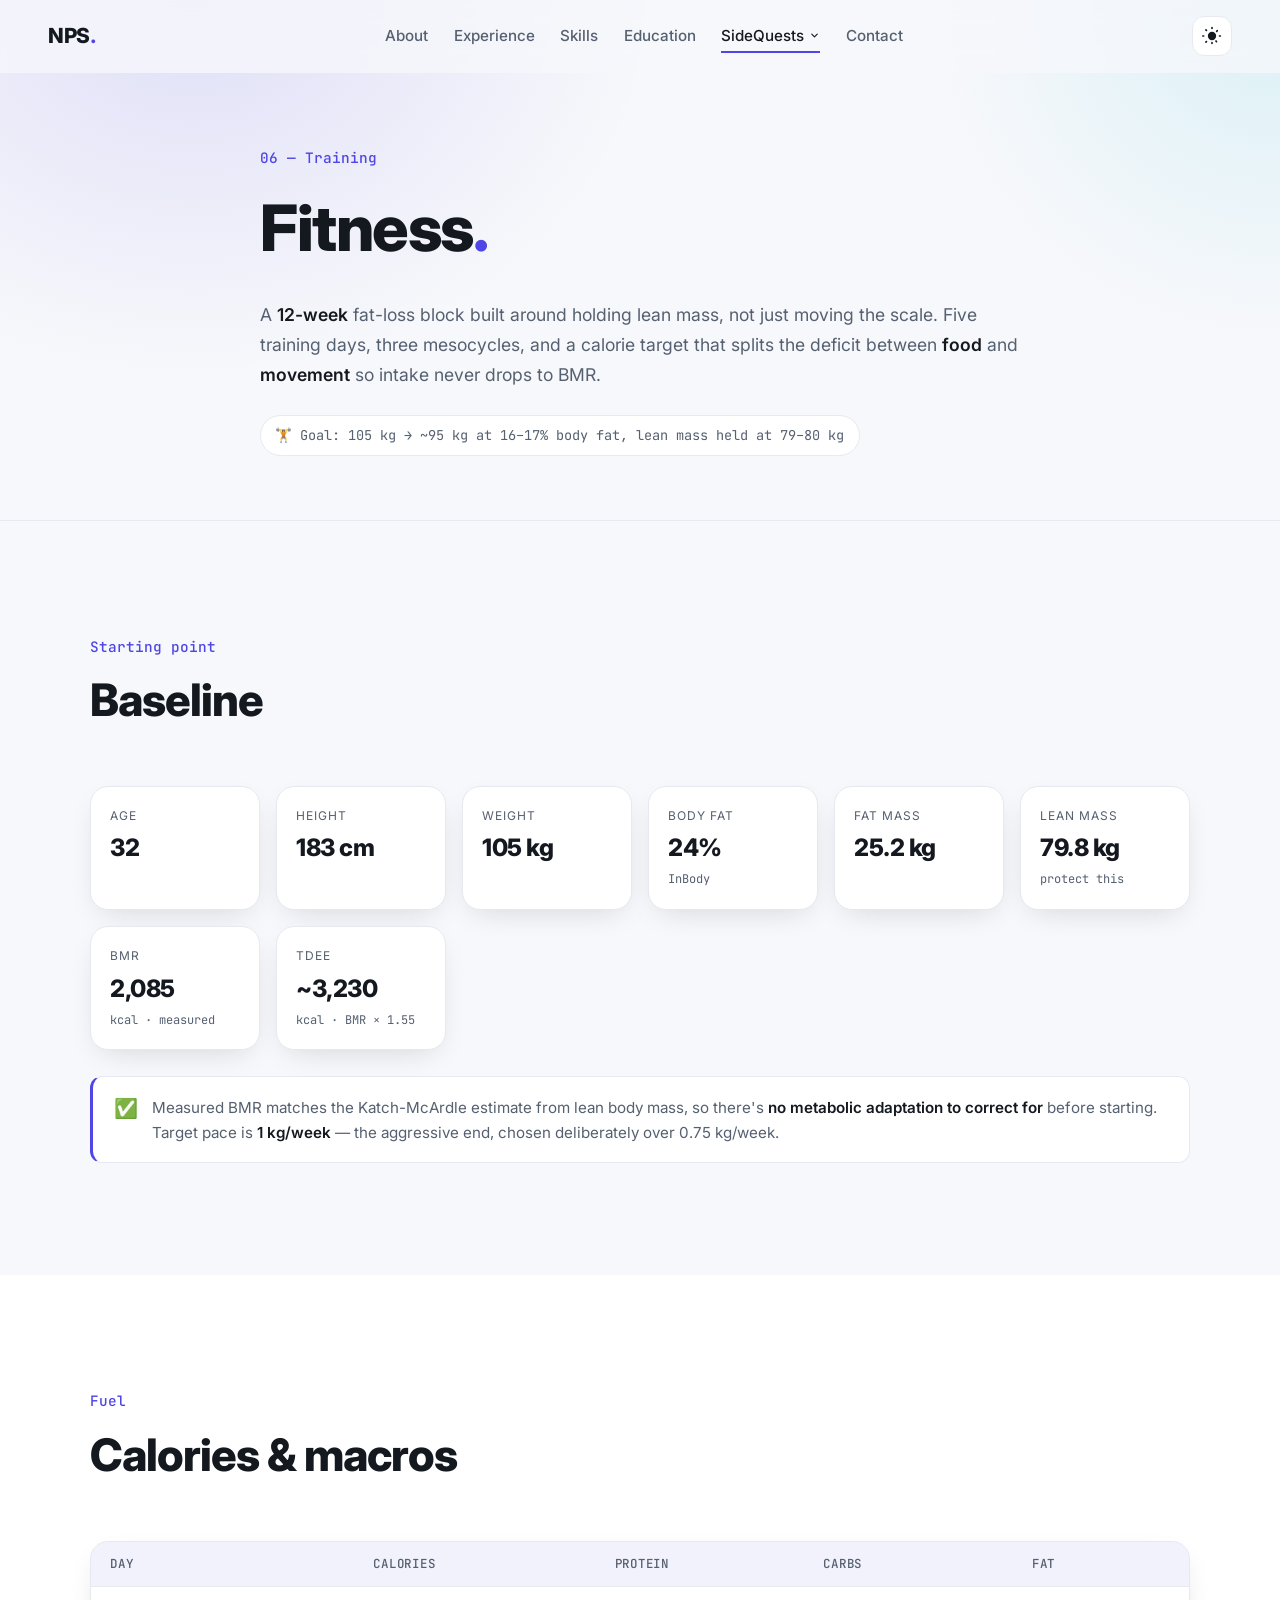
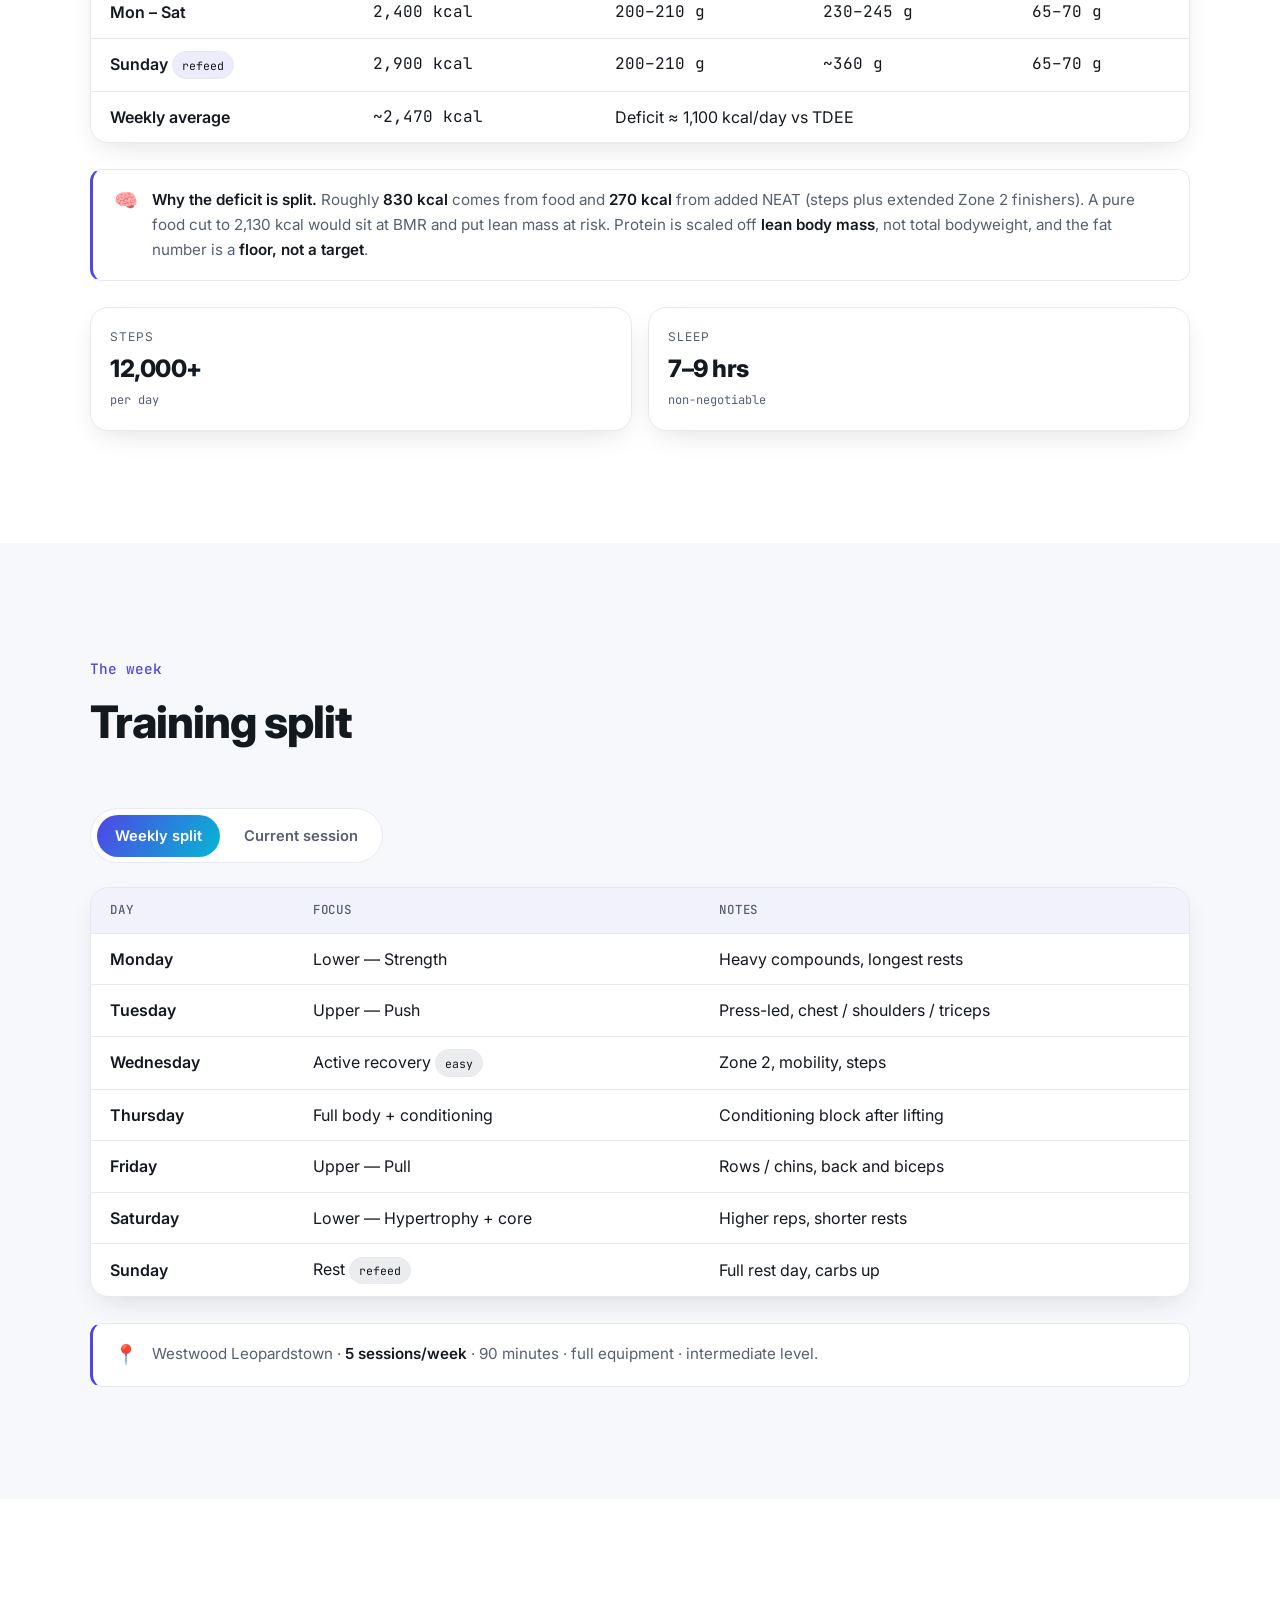
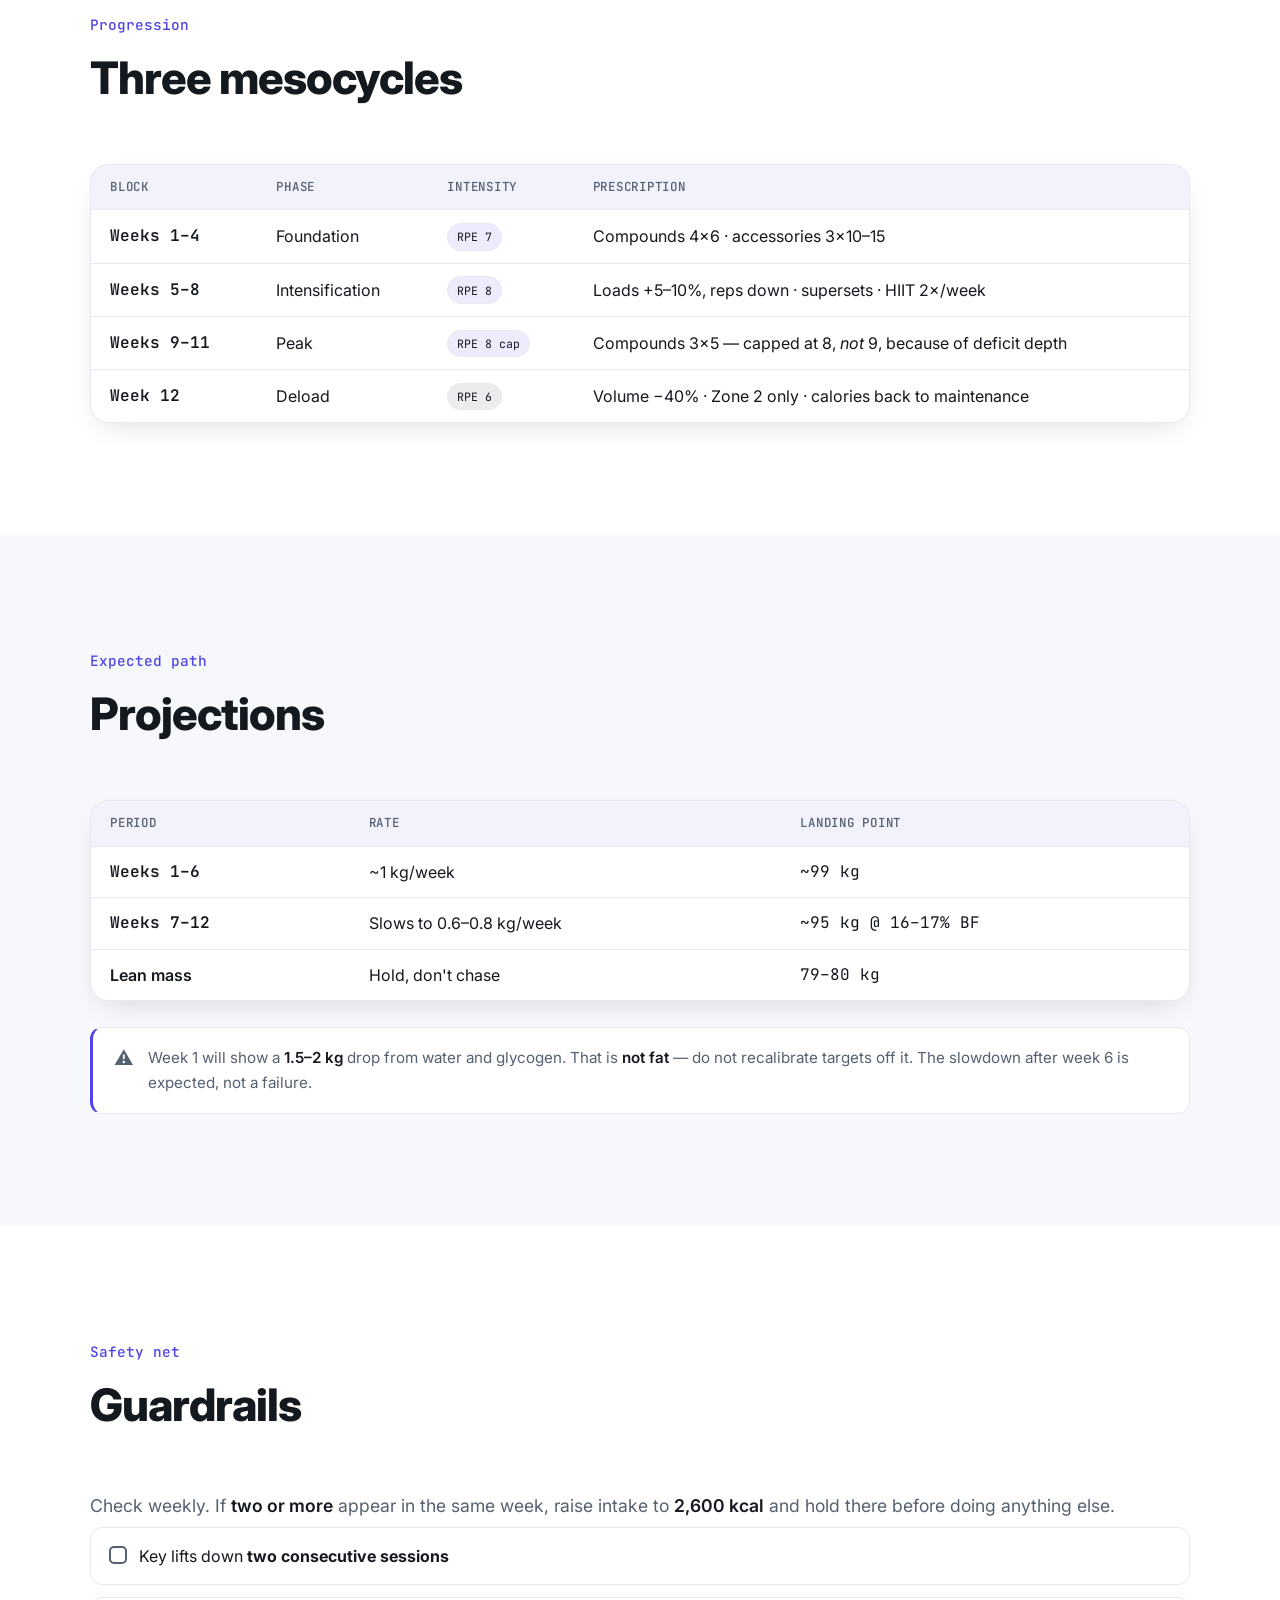
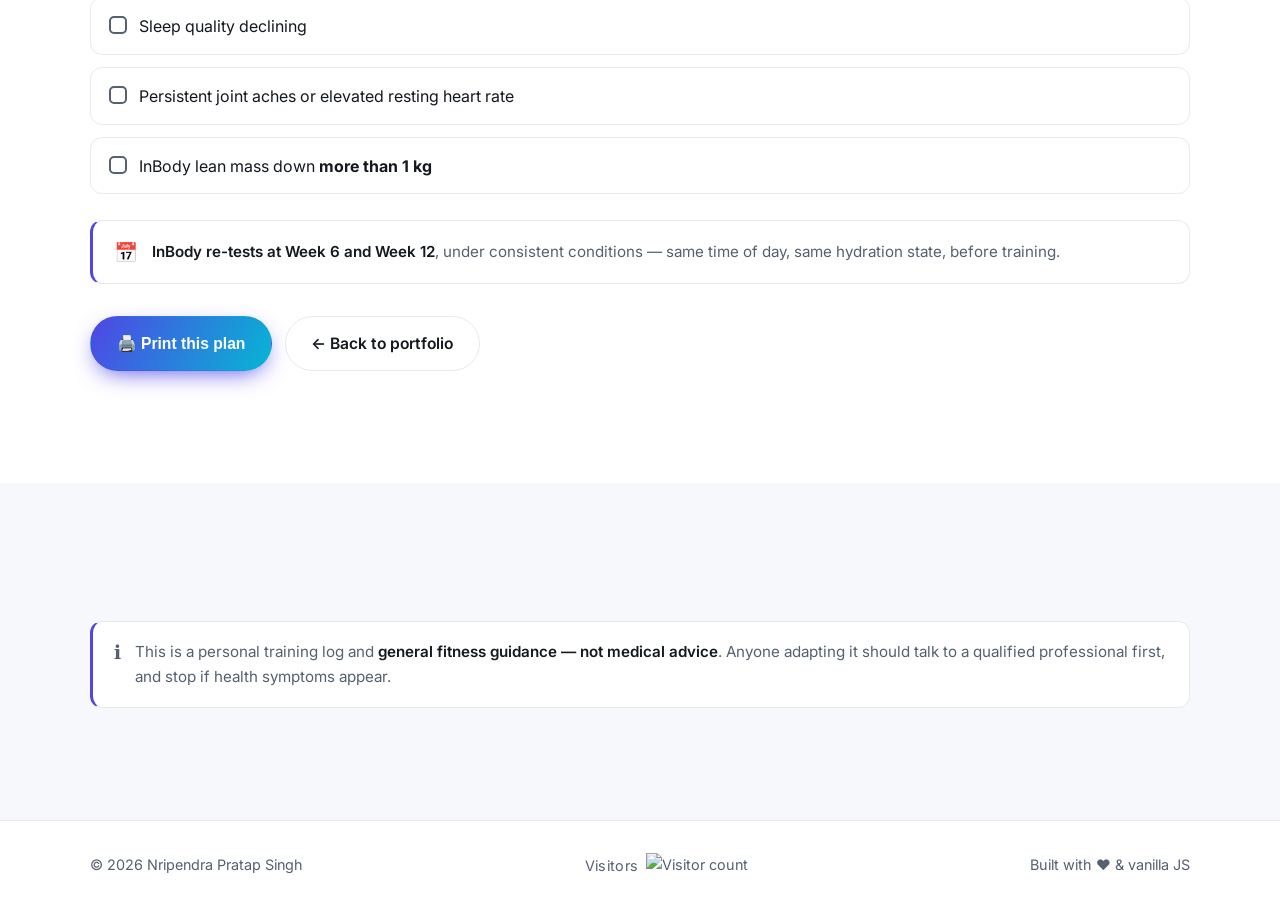
==== fitness.html @ 16da0734 "Add a rolling photo hero to the cricket page Six frames from the Ed Sports Russell Court Trophy fina" ====
<!DOCTYPE html>
<html lang="en">
<head>
  <meta charset="UTF-8" />
  <meta name="viewport" content="width=device-width, initial-scale=1.0, viewport-fit=cover" />
  <title>Fitness — Nripendra Pratap Singh</title>
  <meta name="description" content="A 12-week fat-loss and strength programme — calorie targets, macros, training split, progression and guardrails." />
  <meta name="author" content="Nripendra Pratap Singh" />
  <meta name="robots" content="noindex" />

  <!-- Open Graph -->
  <meta property="og:title" content="Fitness — Nripendra Pratap Singh" />
  <meta property="og:description" content="A 12-week fat-loss and strength programme: targets, split, progression and guardrails." />
  <meta property="og:type" content="website" />

  <link rel="preconnect" href="https://fonts.googleapis.com" />
  <link rel="preconnect" href="https://fonts.gstatic.com" crossorigin />
  <link href="https://fonts.googleapis.com/css2?family=Inter:wght@400;500;600;700;800&family=JetBrains+Mono:wght@400;500&display=swap" rel="stylesheet" />
  <link rel="stylesheet" href="assets/style.css?v=20260824-3" />
  <link rel="icon" href="data:image/svg+xml,<svg xmlns=%22http://www.w3.org/2000/svg%22 viewBox=%220 0 100 100%22><text y=%22.9em%22 font-size=%2290%22>🏋️</text></svg>" />

  <style>
    /* ============ Fitness page — scoped styles ============
       The shared stylesheet has no table or print rules, so the
       data-heavy bits of this page bring their own, built on the
       same theme tokens so light/dark keep working. */

    .fit-grid { display: grid; grid-template-columns: repeat(auto-fit, minmax(150px, 1fr)); gap: 1rem; }
    .fit-stat {
      background: var(--surface); border: 1px solid var(--border); border-radius: var(--radius);
      padding: 1.2rem; box-shadow: var(--shadow);
      display: flex; flex-direction: column; gap: .15rem;
    }
    .fit-stat__label { font-size: .75rem; text-transform: uppercase; letter-spacing: 1px; color: var(--text-soft); }
    .fit-stat__value { font-size: 1.5rem; font-weight: 800; letter-spacing: -.5px; }
    .fit-stat__note { font-family: "JetBrains Mono", monospace; font-size: .75rem; color: var(--text-soft); }

    .fit-table-wrap {
      overflow-x: auto; background: var(--surface);
      border: 1px solid var(--border); border-radius: var(--radius); box-shadow: var(--shadow);
    }
    .fit-table { width: 100%; border-collapse: collapse; min-width: 540px; }
    .fit-table caption { text-align: left; padding: 1.1rem 1.2rem .2rem; font-weight: 700; }
    .fit-table th, .fit-table td { padding: .75rem 1.2rem; text-align: left; border-bottom: 1px solid var(--border); }
    .fit-table thead th {
      font-family: "JetBrains Mono", monospace; font-size: .78rem; font-weight: 500;
      text-transform: uppercase; letter-spacing: .06em; color: var(--text-soft);
      background: color-mix(in srgb, var(--brand) 7%, transparent);
    }
    .fit-table tbody tr:last-child td { border-bottom: 0; }
    .fit-table tbody tr:hover { background: var(--card-hover); }
    .fit-table td strong { font-weight: 600; }
    .fit-num { font-family: "JetBrains Mono", monospace; white-space: nowrap; }

    .fit-pill {
      display: inline-block; font-family: "JetBrains Mono", monospace; font-size: .72rem;
      padding: .2rem .55rem; border-radius: 999px; border: 1px solid var(--border);
      background: color-mix(in srgb, var(--brand) 10%, transparent); white-space: nowrap;
    }
    .fit-pill--rest { background: color-mix(in srgb, var(--text-soft) 12%, transparent); }

    .fit-callout {
      margin-top: 1.6rem; display: flex; gap: .9rem;
      background: var(--surface); border: 1px solid var(--border);
      border-left: 3px solid var(--brand); border-radius: 12px;
      padding: 1.1rem 1.3rem; color: var(--text-soft); font-size: .95rem;
    }
    .fit-callout strong { color: var(--text); font-weight: 600; }
    .fit-callout__icon { font-size: 1.2rem; line-height: 1.4; }

    .fit-checks { display: grid; gap: .8rem; margin-top: .4rem; list-style: none; }
    .fit-checks li {
      display: flex; align-items: flex-start; gap: .8rem;
      background: var(--surface); border: 1px solid var(--border);
      border-radius: 12px; padding: .9rem 1.1rem;
    }
    .fit-checks__box {
      flex: none; width: 18px; height: 18px; margin-top: .22rem;
      border: 2px solid var(--text-soft); border-radius: 5px;
    }

    .fit-actions { display: flex; flex-wrap: wrap; gap: .8rem; margin-top: 2rem; }

    /* ---------------- Tabs ---------------- */
    .fit-tabs {
      display: flex; gap: .3rem; flex-wrap: wrap; width: fit-content; max-width: 100%;
      margin-bottom: 1.5rem; padding: .35rem;
      background: var(--surface); border: 1px solid var(--border); border-radius: 999px;
    }
    .fit-tab {
      font: inherit; font-size: .92rem; font-weight: 600; color: var(--text-soft);
      background: none; border: 0; cursor: pointer; padding: .55rem 1.15rem; border-radius: 999px;
      transition: background .2s ease, color .2s ease;
    }
    .fit-tab:hover { color: var(--text); }
    .fit-tab.is-active { background: linear-gradient(120deg, var(--brand), var(--brand-2)); color: #fff; }
    .fit-tab:focus-visible { outline: 2px solid var(--brand); outline-offset: 2px; }

    /* ---------------- Session logger ---------------- */
    .fit-btn {
      font: inherit; font-size: .9rem; font-weight: 600; cursor: pointer;
      padding: .55rem 1rem; border-radius: 12px;
      background: var(--surface); color: var(--text); border: 1px solid var(--border);
      transition: border-color .2s ease, color .2s ease, transform .2s ease;
    }
    .fit-btn:hover { border-color: var(--brand); transform: translateY(-1px); }
    .fit-btn--go { background: linear-gradient(120deg, var(--brand), var(--brand-2)); color: #fff; border-color: transparent; }
    .fit-btn--danger:hover { border-color: var(--accent); color: var(--accent); }
    .fit-btn--sm { padding: .32rem .7rem; font-size: .8rem; }
    .fit-select {
      font: inherit; font-size: .9rem; padding: .55rem .8rem; border-radius: 12px;
      background: var(--surface); color: var(--text); border: 1px solid var(--border); cursor: pointer;
    }
    .fit-select--sm { padding: .35rem .5rem; font-size: .82rem; }

    .fit-log__bar { display: flex; flex-wrap: wrap; gap: .7rem; align-items: center; margin-bottom: 1.1rem; }
    .fit-log__spacer { flex: 1 1 auto; }
    .fit-rest { display: inline-flex; align-items: center; gap: .45rem; font-size: .85rem; color: var(--text-soft); }
    .fit-clock {
      font-family: "JetBrains Mono", monospace; font-size: 1.35rem; font-weight: 500;
      font-variant-numeric: tabular-nums; letter-spacing: -.5px; min-width: 4.5ch;
    }
    .fit-clock.is-live { color: var(--brand); }

    /* The [hidden] attribute loses to any author display rule, so pin it
       down — the rest bar and tab panels rely on it. */
    [hidden] { display: none !important; }

    .fit-rest-bar {
      display: flex; align-items: center; gap: .9rem; margin-bottom: 1.1rem;
      padding: .7rem 1.1rem; border-radius: 14px;
      background: color-mix(in srgb, var(--brand) 10%, var(--surface)); border: 1px solid var(--border);
    }
    .fit-rest-bar__time { font-family: "JetBrains Mono", monospace; font-weight: 500; font-variant-numeric: tabular-nums; }
    .fit-rest-bar__track { flex: 1; height: 6px; border-radius: 999px; background: var(--border); overflow: hidden; }
    .fit-rest-bar__fill { height: 100%; width: 100%; background: linear-gradient(90deg, var(--brand), var(--brand-2)); transition: width 1s linear; }
    .fit-rest-bar.is-done { background: color-mix(in srgb, var(--accent) 14%, var(--surface)); }

    .fit-log__stats { display: grid; grid-template-columns: repeat(auto-fit, minmax(130px, 1fr)); gap: .8rem; margin-bottom: 1.4rem; }
    .fit-stat--sm { padding: .8rem 1rem; }
    .fit-stat--sm .fit-stat__value { font-size: 1.2rem; }

    .fit-ex {
      background: var(--surface); border: 1px solid var(--border); border-radius: var(--radius);
      box-shadow: var(--shadow); padding: 1.1rem 1.2rem; margin-bottom: 1rem;
    }
    .fit-ex__head { display: flex; align-items: baseline; gap: .7rem; flex-wrap: wrap; margin-bottom: .7rem; }
    .fit-ex__name { font-size: 1.05rem; font-weight: 700; }
    .fit-ex__target { font-family: "JetBrains Mono", monospace; font-size: .78rem; color: var(--text-soft); }
    .fit-ex__kill {
      margin-left: auto; background: none; border: 0; cursor: pointer; color: var(--text-soft);
      font-size: 1.1rem; line-height: 1; padding: .2rem .35rem; border-radius: 6px;
    }
    .fit-ex__kill:hover { color: var(--accent); }

    .fit-set {
      display: grid; grid-template-columns: 2.2rem 120px 120px 2.6rem; gap: .5rem;
      align-items: center; padding: .32rem 0;
    }
    .fit-set--time { grid-template-columns: 2.2rem 248px 2.6rem; }
    .fit-set__n { font-family: "JetBrains Mono", monospace; font-size: .82rem; color: var(--text-soft); }
    .fit-set__in {
      font: inherit; font-size: .92rem; width: 100%; text-align: center;
      padding: .45rem .3rem; border-radius: 10px;
      background: var(--bg); color: var(--text); border: 1px solid var(--border);
      -moz-appearance: textfield;
    }
    .fit-set__in::-webkit-outer-spin-button, .fit-set__in::-webkit-inner-spin-button { -webkit-appearance: none; margin: 0; }
    .fit-set__in:focus { outline: none; border-color: var(--brand); }
    .fit-set__done {
      font-size: .95rem; line-height: 1; cursor: pointer; padding: .42rem 0;
      border-radius: 10px; border: 1px solid var(--border); background: var(--bg); color: var(--text-soft);
      transition: background .18s ease, color .18s ease, border-color .18s ease;
    }
    .fit-set__done:hover { border-color: var(--brand); color: var(--brand); }
    .fit-set.is-done .fit-set__done { background: var(--brand); border-color: var(--brand); color: #fff; }
    .fit-set.is-done .fit-set__in { opacity: .62; }
    .fit-set__row-head {
      display: grid; grid-template-columns: 2.2rem 120px 120px 2.6rem; gap: .5rem;
      font-family: "JetBrains Mono", monospace; font-size: .7rem; text-transform: uppercase;
      letter-spacing: .05em; color: var(--text-soft); padding-bottom: .25rem;
    }
    .fit-set__row-head span { text-align: center; }
    .fit-set__row-head span:first-child, .fit-set__row-head span:last-child { text-align: left; }
    .fit-set__row-head--time { grid-template-columns: 2.2rem 248px 2.6rem; }
    .fit-ex__addset { margin-top: .5rem; }

    .fit-log__foot { display: flex; flex-wrap: wrap; gap: .8rem; margin-top: 1.2rem; }
    .fit-log__note { margin-top: 1.6rem; }
    .fit-log__note code {
      font-family: "JetBrains Mono", monospace; font-size: .85em;
      background: color-mix(in srgb, var(--brand) 12%, transparent); padding: .1rem .35rem; border-radius: 5px;
    }
    .fit-empty {
      text-align: center; color: var(--text-soft); padding: 2.5rem 1rem;
      border: 1px dashed var(--border); border-radius: var(--radius);
    }
    .fit-summary {
      background: var(--surface); border: 1px solid var(--brand); border-radius: var(--radius);
      padding: 1.4rem 1.5rem; margin-bottom: 1rem;
    }
    .fit-summary h3 { font-size: 1.15rem; margin-bottom: .7rem; }
    .fit-summary__grid { display: grid; grid-template-columns: repeat(auto-fit, minmax(110px, 1fr)); gap: .9rem; }

    @media (max-width: 560px) {
      .fit-log__spacer { display: none; }
      .fit-set, .fit-set__row-head { grid-template-columns: 1.8rem 1fr 1fr 2.4rem; }
      .fit-set--time, .fit-set__row-head--time { grid-template-columns: 1.8rem 2fr 2.4rem; }
    }

    /* ---------------- Print / A4 ---------------- */
    @media print {
      @page { size: A4; margin: 14mm; }
      html, body { background: #fff !important; color: #000 !important; }
      .nav, .footer, .scroll-progress, .fit-actions, .fit-noprint { display: none !important; }
      .page-header { padding: 0 0 1rem !important; background: none !important; }
      .section { padding: 1.1rem 0 !important; background: none !important; }
      .section__head { margin-bottom: .9rem !important; }
      .container { width: 100% !important; }
      .reveal { opacity: 1 !important; transform: none !important; }
      .fit-table-wrap, .fit-stat, .fit-checks li, .fit-callout {
        box-shadow: none !important; border: 1px solid #bbb !important; overflow: visible !important;
      }
      .fit-table { min-width: 0 !important; font-size: 10.5pt; }
      .fit-table th, .fit-table td { padding: .4rem .55rem !important; border-bottom: 1px solid #ddd !important; }
      .fit-table thead th { background: #f0f0f0 !important; color: #000 !important; }
      .fit-table-wrap, .fit-checks li, table, tr, td, th { page-break-inside: avoid; break-inside: avoid; }
      .fit-break { page-break-before: always; break-before: page; }
      a[href]::after { content: ""; }
    }
  </style>
</head>
<body>
  <!-- Progress bar -->
  <div class="scroll-progress" id="scrollProgress"></div>

  <!-- Navigation -->
  <header class="nav" id="nav">
    <a href="index.html" class="nav__brand">NPS<span class="dot">.</span></a>
    <nav class="nav__links" id="navLinks">
      <a href="index.html#about">About</a>
      <a href="index.html#experience">Experience</a>
      <a href="index.html#skills">Skills</a>
      <a href="index.html#education">Education</a>
      <div class="nav__item">
        <a href="sidequests.html" class="nav__parent active" aria-haspopup="true" aria-expanded="false">SideQuests
          <svg class="nav__chevron" viewBox="0 0 24 24" width="11" height="11" aria-hidden="true"><path fill="none" stroke="currentColor" stroke-width="2.5" stroke-linecap="round" stroke-linejoin="round" d="M6 9l6 6 6-6"/></svg>
        </a>
        <div class="nav__menu">
          <a href="railway-union-stats.html"><span class="nav__menu-icon">🏏</span>Cricket</a>
          <a href="fitness.html" class="active"><span class="nav__menu-icon">💪</span>Fitness</a>
          <a href="sidequests.html"><span class="nav__menu-icon">📝</span>Articles</a>
        </div>
      </div>
      <a href="index.html#contact">Contact</a>
    </nav>
    <div class="nav__actions">
      <button class="theme-toggle" id="themeToggle" aria-label="Toggle theme" title="Toggle theme">
        <svg class="icon-sun" viewBox="0 0 24 24" width="20" height="20"><path fill="currentColor" d="M12 17a5 5 0 100-10 5 5 0 000 10zm0 2a1 1 0 011 1v1a1 1 0 11-2 0v-1a1 1 0 011-1zm0-18a1 1 0 011 1v1a1 1 0 11-2 0V2a1 1 0 011-1zm11 11a1 1 0 01-1 1h-1a1 1 0 110-2h1a1 1 0 011 1zM3 12a1 1 0 01-1 1H1a1 1 0 110-2h1a1 1 0 011 1zm16.07-7.07a1 1 0 010 1.41l-.71.71a1 1 0 11-1.41-1.41l.71-.71a1 1 0 011.41 0zM6.05 17.95a1 1 0 010 1.41l-.71.71a1 1 0 01-1.41-1.41l.71-.71a1 1 0 011.41 0zm12.02 1.41a1 1 0 01-1.41 0l-.71-.71a1 1 0 011.41-1.41l.71.71a1 1 0 010 1.41zM6.05 6.05a1 1 0 01-1.41 0l-.71-.71a1 1 0 011.41-1.41l.71.71a1 1 0 010 1.41z"/></svg>
        <svg class="icon-moon" viewBox="0 0 24 24" width="20" height="20"><path fill="currentColor" d="M21 12.79A9 9 0 1111.21 3 7 7 0 0021 12.79z"/></svg>
      </button>
      <button class="nav__burger" id="navBurger" aria-label="Menu"><span></span><span></span><span></span></button>
    </div>
  </header>

  <main>
    <!-- Page header -->
    <header class="page-header">
      <div class="container page-header__inner">
        <span class="section__tag">06 — Training</span>
        <h1 class="page-header__title">Fitness<span class="dot">.</span></h1>
        <p class="page-header__lede">
          A <strong>12-week</strong> fat-loss block built around holding lean mass, not just moving the scale.
          Five training days, three mesocycles, and a calorie target that splits the deficit between
          <strong>food</strong> and <strong>movement</strong> so intake never drops to BMR.
        </p>
        <p class="page-header__note">🏋️ Goal: 105 kg → ~95 kg at 16–17% body fat, lean mass held at 79–80 kg</p>
      </div>
    </header>

    <!-- Baseline -->
    <section class="section">
      <div class="container">
        <div class="section__head reveal">
          <span class="section__tag">Starting point</span>
          <h2 class="section__title">Baseline</h2>
        </div>
        <div class="fit-grid reveal">
          <div class="fit-stat"><span class="fit-stat__label">Age</span><span class="fit-stat__value">32</span></div>
          <div class="fit-stat"><span class="fit-stat__label">Height</span><span class="fit-stat__value">183 cm</span></div>
          <div class="fit-stat"><span class="fit-stat__label">Weight</span><span class="fit-stat__value">105 kg</span></div>
          <div class="fit-stat"><span class="fit-stat__label">Body fat</span><span class="fit-stat__value">24%</span><span class="fit-stat__note">InBody</span></div>
          <div class="fit-stat"><span class="fit-stat__label">Fat mass</span><span class="fit-stat__value">25.2 kg</span></div>
          <div class="fit-stat"><span class="fit-stat__label">Lean mass</span><span class="fit-stat__value">79.8 kg</span><span class="fit-stat__note">protect this</span></div>
          <div class="fit-stat"><span class="fit-stat__label">BMR</span><span class="fit-stat__value">2,085</span><span class="fit-stat__note">kcal · measured</span></div>
          <div class="fit-stat"><span class="fit-stat__label">TDEE</span><span class="fit-stat__value">~3,230</span><span class="fit-stat__note">kcal · BMR × 1.55</span></div>
        </div>
        <div class="fit-callout reveal">
          <span class="fit-callout__icon">✅</span>
          <div>
            Measured BMR matches the Katch-McArdle estimate from lean body mass, so there's
            <strong>no metabolic adaptation to correct for</strong> before starting.
            Target pace is <strong>1 kg/week</strong> — the aggressive end, chosen deliberately over 0.75 kg/week.
          </div>
        </div>
      </div>
    </section>

    <!-- Nutrition -->
    <section class="section section--alt">
      <div class="container">
        <div class="section__head reveal">
          <span class="section__tag">Fuel</span>
          <h2 class="section__title">Calories &amp; macros</h2>
        </div>
        <div class="fit-table-wrap reveal">
          <table class="fit-table">
            <thead>
              <tr><th scope="col">Day</th><th scope="col">Calories</th><th scope="col">Protein</th><th scope="col">Carbs</th><th scope="col">Fat</th></tr>
            </thead>
            <tbody>
              <tr>
                <td><strong>Mon – Sat</strong></td>
                <td class="fit-num">2,400 kcal</td>
                <td class="fit-num">200–210 g</td>
                <td class="fit-num">230–245 g</td>
                <td class="fit-num">65–70 g</td>
              </tr>
              <tr>
                <td><strong>Sunday</strong> <span class="fit-pill">refeed</span></td>
                <td class="fit-num">2,900 kcal</td>
                <td class="fit-num">200–210 g</td>
                <td class="fit-num">~360 g</td>
                <td class="fit-num">65–70 g</td>
              </tr>
              <tr>
                <td><strong>Weekly average</strong></td>
                <td class="fit-num">~2,470 kcal</td>
                <td colspan="3">Deficit ≈ 1,100 kcal/day vs TDEE</td>
              </tr>
            </tbody>
          </table>
        </div>

        <div class="fit-callout reveal">
          <span class="fit-callout__icon">🧠</span>
          <div>
            <strong>Why the deficit is split.</strong> Roughly <strong>830 kcal</strong> comes from food and
            <strong>270 kcal</strong> from added NEAT (steps plus extended Zone 2 finishers). A pure food cut to
            2,130 kcal would sit at BMR and put lean mass at risk. Protein is scaled off
            <strong>lean body mass</strong>, not total bodyweight, and the fat number is a <strong>floor, not a target</strong>.
          </div>
        </div>

        <div class="fit-grid reveal" style="margin-top:1.6rem">
          <div class="fit-stat"><span class="fit-stat__label">Steps</span><span class="fit-stat__value">12,000+</span><span class="fit-stat__note">per day</span></div>
          <div class="fit-stat"><span class="fit-stat__label">Sleep</span><span class="fit-stat__value">7–9 hrs</span><span class="fit-stat__note">non-negotiable</span></div>
        </div>
      </div>
    </section>

    <!-- Weekly split -->
    <section class="section fit-break">
      <div class="container">
        <div class="section__head reveal">
          <span class="section__tag">The week</span>
          <h2 class="section__title">Training split</h2>
        </div>

        <div class="fit-tabs fit-noprint" role="tablist" aria-label="Training views">
          <button class="fit-tab is-active" role="tab" id="tab-split"
                  aria-controls="panel-split" aria-selected="true">Weekly split</button>
          <button class="fit-tab" role="tab" id="tab-session"
                  aria-controls="panel-session" aria-selected="false" tabindex="-1">Current session</button>
        </div>

        <div id="panel-split" role="tabpanel" aria-labelledby="tab-split" tabindex="0">
        <div class="fit-table-wrap reveal">
          <table class="fit-table">
            <thead>
              <tr><th scope="col">Day</th><th scope="col">Focus</th><th scope="col">Notes</th></tr>
            </thead>
            <tbody>
              <tr><td><strong>Monday</strong></td><td>Lower — Strength</td><td>Heavy compounds, longest rests</td></tr>
              <tr><td><strong>Tuesday</strong></td><td>Upper — Push</td><td>Press-led, chest / shoulders / triceps</td></tr>
              <tr><td><strong>Wednesday</strong></td><td>Active recovery <span class="fit-pill fit-pill--rest">easy</span></td><td>Zone 2, mobility, steps</td></tr>
              <tr><td><strong>Thursday</strong></td><td>Full body + conditioning</td><td>Conditioning block after lifting</td></tr>
              <tr><td><strong>Friday</strong></td><td>Upper — Pull</td><td>Rows / chins, back and biceps</td></tr>
              <tr><td><strong>Saturday</strong></td><td>Lower — Hypertrophy + core</td><td>Higher reps, shorter rests</td></tr>
              <tr><td><strong>Sunday</strong></td><td>Rest <span class="fit-pill fit-pill--rest">refeed</span></td><td>Full rest day, carbs up</td></tr>
            </tbody>
          </table>
        </div>
        <div class="fit-callout reveal">
          <span class="fit-callout__icon">📍</span>
          <div>Westwood Leopardstown · <strong>5 sessions/week</strong> · 90 minutes · full equipment · intermediate level.</div>
        </div>
        </div><!-- /panel-split -->

        <div id="panel-session" role="tabpanel" aria-labelledby="tab-session" tabindex="0" class="fit-noprint" hidden>
          <div class="fit-log__bar">
            <select class="fit-select" id="logDay" aria-label="Session day"></select>
            <button class="fit-btn fit-btn--go" id="logStart">▶ Start session</button>
            <span class="fit-clock" id="logClock">00:00</span>
            <span class="fit-log__spacer"></span>
            <label class="fit-rest">
              Rest
              <select class="fit-select fit-select--sm" id="logRest" aria-label="Rest timer length">
                <option value="0">off</option>
                <option value="60">60s</option>
                <option value="90" selected>90s</option>
                <option value="120">2 min</option>
                <option value="180">3 min</option>
              </select>
            </label>
            <button class="fit-btn fit-btn--danger" id="logReset">Reset</button>
          </div>

          <div class="fit-rest-bar" id="restBar" hidden>
            <span class="fit-rest-bar__time" id="restTime">1:30</span>
            <div class="fit-rest-bar__track"><div class="fit-rest-bar__fill" id="restFill"></div></div>
            <button class="fit-btn fit-btn--sm" id="restSkip">Skip</button>
          </div>

          <div class="fit-log__stats">
            <div class="fit-stat fit-stat--sm"><span class="fit-stat__label">Sets done</span><span class="fit-stat__value" id="statSets">0</span></div>
            <div class="fit-stat fit-stat--sm"><span class="fit-stat__label">Volume</span><span class="fit-stat__value" id="statVol">0 kg</span></div>
            <div class="fit-stat fit-stat--sm"><span class="fit-stat__label">Exercises</span><span class="fit-stat__value" id="statEx">0</span></div>
          </div>

          <div id="logList"></div>

          <div class="fit-log__foot">
            <button class="fit-btn" id="logAddEx">+ Add exercise</button>
            <button class="fit-btn fit-btn--go" id="logFinish">Finish session</button>
          </div>

          <div class="fit-callout fit-log__note">
            <span class="fit-callout__icon">🔒</span>
            <div>
              Stays in this browser tab only — held in <code>sessionStorage</code>, so a refresh won't lose it
              but closing the tab clears everything. <strong>Nothing is uploaded, saved to the repo, or shared.</strong>
            </div>
          </div>
        </div><!-- /panel-session -->
      </div>
    </section>

    <!-- Mesocycles -->
    <section class="section section--alt">
      <div class="container">
        <div class="section__head reveal">
          <span class="section__tag">Progression</span>
          <h2 class="section__title">Three mesocycles</h2>
        </div>
        <div class="fit-table-wrap reveal">
          <table class="fit-table">
            <thead>
              <tr><th scope="col">Block</th><th scope="col">Phase</th><th scope="col">Intensity</th><th scope="col">Prescription</th></tr>
            </thead>
            <tbody>
              <tr>
                <td class="fit-num"><strong>Weeks 1–4</strong></td><td>Foundation</td><td><span class="fit-pill">RPE 7</span></td>
                <td>Compounds 4×6 · accessories 3×10–15</td>
              </tr>
              <tr>
                <td class="fit-num"><strong>Weeks 5–8</strong></td><td>Intensification</td><td><span class="fit-pill">RPE 8</span></td>
                <td>Loads +5–10%, reps down · supersets · HIIT 2×/week</td>
              </tr>
              <tr>
                <td class="fit-num"><strong>Weeks 9–11</strong></td><td>Peak</td><td><span class="fit-pill">RPE 8 cap</span></td>
                <td>Compounds 3×5 — capped at 8, <em>not</em> 9, because of deficit depth</td>
              </tr>
              <tr>
                <td class="fit-num"><strong>Week 12</strong></td><td>Deload</td><td><span class="fit-pill fit-pill--rest">RPE 6</span></td>
                <td>Volume −40% · Zone 2 only · calories back to maintenance</td>
              </tr>
            </tbody>
          </table>
        </div>
      </div>
    </section>

    <!-- Projections -->
    <section class="section">
      <div class="container">
        <div class="section__head reveal">
          <span class="section__tag">Expected path</span>
          <h2 class="section__title">Projections</h2>
        </div>
        <div class="fit-table-wrap reveal">
          <table class="fit-table">
            <thead>
              <tr><th scope="col">Period</th><th scope="col">Rate</th><th scope="col">Landing point</th></tr>
            </thead>
            <tbody>
              <tr><td class="fit-num"><strong>Weeks 1–6</strong></td><td>~1 kg/week</td><td class="fit-num">~99 kg</td></tr>
              <tr><td class="fit-num"><strong>Weeks 7–12</strong></td><td>Slows to 0.6–0.8 kg/week</td><td class="fit-num">~95 kg @ 16–17% BF</td></tr>
              <tr><td><strong>Lean mass</strong></td><td>Hold, don't chase</td><td class="fit-num">79–80 kg</td></tr>
            </tbody>
          </table>
        </div>
        <div class="fit-callout reveal">
          <span class="fit-callout__icon">⚠️</span>
          <div>
            Week 1 will show a <strong>1.5–2 kg</strong> drop from water and glycogen. That is
            <strong>not fat</strong> — do not recalibrate targets off it. The slowdown after week 6 is expected, not a failure.
          </div>
        </div>
      </div>
    </section>

    <!-- Guardrails -->
    <section class="section section--alt fit-break">
      <div class="container">
        <div class="section__head reveal">
          <span class="section__tag">Safety net</span>
          <h2 class="section__title">Guardrails</h2>
        </div>
        <p class="page-header__lede reveal" style="margin-top:0">
          Check weekly. If <strong>two or more</strong> appear in the same week, raise intake to
          <strong>2,600 kcal</strong> and hold there before doing anything else.
        </p>
        <ul class="fit-checks reveal">
          <li><span class="fit-checks__box"></span><span>Key lifts down <strong>two consecutive sessions</strong></span></li>
          <li><span class="fit-checks__box"></span><span>Sleep quality declining</span></li>
          <li><span class="fit-checks__box"></span><span>Persistent joint aches or elevated resting heart rate</span></li>
          <li><span class="fit-checks__box"></span><span>InBody lean mass down <strong>more than 1 kg</strong></span></li>
        </ul>

        <div class="fit-callout reveal">
          <span class="fit-callout__icon">📅</span>
          <div>
            <strong>InBody re-tests at Week 6 and Week 12</strong>, under consistent conditions —
            same time of day, same hydration state, before training.
          </div>
        </div>

        <div class="fit-actions fit-noprint">
          <button class="btn btn--primary" onclick="window.print()">🖨️ Print this plan</button>
          <a class="btn btn--ghost" href="index.html">← Back to portfolio</a>
        </div>
      </div>
    </section>

    <!-- Disclaimer -->
    <section class="section">
      <div class="container">
        <div class="fit-callout reveal">
          <span class="fit-callout__icon">ℹ️</span>
          <div>
            This is a personal training log and <strong>general fitness guidance — not medical advice</strong>.
            Anyone adapting it should talk to a qualified professional first, and stop if health symptoms appear.
          </div>
        </div>
      </div>
    </section>
  </main>

  <footer class="footer">
    <div class="container footer__inner">
      <span>© <span id="year"></span> Nripendra Pratap Singh</span>
      <span class="footer__counter" data-feature="visitorCounter" hidden>
        <span class="footer__counter-label">Visitors</span>
        <img class="visitor-counter" alt="Visitor count"
             src="https://count.getloli.com/@nripendra-pratap.github.io?name=nripendra-pratap.github.io&theme=3d-num&padding=6&offset=0&align=top&scale=1&pixelated=0&darkmode=auto" />
      </span>
      <span>Built with ❤️ &amp; vanilla JS</span>
    </div>
  </footer>

  <script src="assets/data.js?v=20260824-3"></script>
  <script src="assets/common.js?v=20260824-3"></script>
  <script src="assets/fitness.js?v=20260824-3"></script>
</body>
</html>
---- assets/style.css ----
/* ===================== Theme tokens ===================== */
:root {
  --bg: #f7f8fb;
  --bg-alt: #ffffff;
  --surface: #ffffff;
  --text: #14181f;
  --text-soft: #556070;
  --border: #e6e9ef;
  --brand: #4f46e5;
  --brand-2: #06b6d4;
  --accent: #ec4899;
  --shadow: 0 10px 30px -12px rgba(20, 24, 31, 0.18);
  --radius: 18px;
  --maxw: 1100px;
  --card-hover: color-mix(in srgb, var(--surface) 95%, #000); /* light mode: subtly darker on hover */
}

[data-theme="dark"] {
  --bg: #0b0e14;
  --bg-alt: #10141d;
  --surface: #141a24;
  --text: #eef2f8;
  --text-soft: #9aa6b8;
  --border: #232b38;
  --brand: #818cf8;
  --brand-2: #22d3ee;
  --accent: #f472b6;
  --shadow: 0 14px 40px -14px rgba(0, 0, 0, 0.6);
  --card-hover: color-mix(in srgb, var(--surface) 91%, #fff); /* dark mode: subtly lighter on hover */
}

*, *::before, *::after { margin: 0; padding: 0; box-sizing: border-box; }
html { scroll-behavior: smooth; }

body {
  font-family: "Inter", system-ui, sans-serif;
  background: var(--bg);
  color: var(--text);
  line-height: 1.65;
  -webkit-font-smoothing: antialiased;
  transition: background .4s ease, color .4s ease;
  overflow-x: hidden;
}

.container { width: min(var(--maxw), 92%); margin-inline: auto; }
a { color: inherit; text-decoration: none; }

/* ===================== Scroll progress ===================== */
.scroll-progress {
  position: fixed; top: 0; left: 0; height: 3px; width: 0%;
  background: linear-gradient(90deg, var(--brand), var(--brand-2), var(--accent));
  z-index: 200; transition: width .1s linear;
}

/* ===================== Nav ===================== */
.nav {
  position: fixed; top: 0; left: 0; right: 0; z-index: 100;
  display: flex; align-items: center; justify-content: space-between;
  padding: 1rem clamp(1rem, 4vw, 3rem);
  padding-left: max(clamp(1rem, 4vw, 3rem), env(safe-area-inset-left));
  padding-right: max(clamp(1rem, 4vw, 3rem), env(safe-area-inset-right));
  backdrop-filter: blur(12px);
  background: color-mix(in srgb, var(--bg) 78%, transparent);
  border-bottom: 1px solid transparent;
  transition: padding .3s ease, border-color .3s ease, background .3s ease;
}
.nav.scrolled { padding-block: .6rem; border-color: var(--border); }
.nav__brand { font-weight: 800; font-size: 1.3rem; letter-spacing: -.5px; }
.nav__brand .dot { color: var(--brand); }
.nav__links { display: flex; gap: 1.6rem; }
.nav__links a {
  font-size: .95rem; font-weight: 500; color: var(--text-soft);
  position: relative; transition: color .2s ease;
}
.nav__links a::after {
  content: ""; position: absolute; left: 0; bottom: -4px; height: 2px; width: 0;
  background: var(--brand); transition: width .25s ease;
}
.nav__links a:hover, .nav__links a.active { color: var(--text); }
.nav__links a:hover::after, .nav__links a.active::after { width: 100%; }

/* Nav dropdown (SideQuests → Cricket / Fitness / Articles) */
.nav__item { position: relative; display: flex; align-items: center; }
.nav__parent { display: inline-flex; align-items: center; gap: .3rem; }
.nav__chevron { width: 11px; height: 11px; flex: none; transition: transform .25s ease; }
.nav__item:hover .nav__chevron,
.nav__item:focus-within .nav__chevron { transform: rotate(180deg); }
.nav__menu {
  position: absolute; top: 100%; left: 50%; z-index: 10;
  margin-top: .75rem; min-width: 180px; padding: .4rem;
  display: flex; flex-direction: column; gap: .1rem;
  background: var(--surface); border: 1px solid var(--border);
  border-radius: 14px; box-shadow: var(--shadow);
  opacity: 0; visibility: hidden; pointer-events: none;
  transform: translate(-50%, 6px);
  transition: opacity .2s ease, transform .2s ease, visibility .2s ease;
}
/* Invisible bridge so the menu survives the gap under the parent link. */
.nav__menu::before { content: ""; position: absolute; left: 0; right: 0; top: -.75rem; height: .75rem; }
.nav__item:hover .nav__menu,
.nav__item:focus-within .nav__menu {
  opacity: 1; visibility: visible; pointer-events: auto; transform: translate(-50%, 0);
}
.nav__links .nav__menu a {
  display: flex; align-items: center; gap: .55rem; white-space: nowrap;
  padding: .5rem .65rem; border-radius: 9px; font-size: .9rem; color: var(--text-soft);
  transition: background .2s ease, color .2s ease;
}
.nav__links .nav__menu a::after { display: none; }
.nav__links .nav__menu a:hover,
.nav__links .nav__menu a.active {
  background: color-mix(in srgb, var(--brand) 12%, transparent); color: var(--text);
}
.nav__menu-icon { font-size: .95rem; line-height: 1; }

.nav__actions { display: flex; align-items: center; gap: .6rem; }

.theme-toggle {
  display: grid; place-items: center; width: 40px; height: 40px;
  border-radius: 12px; border: 1px solid var(--border);
  background: var(--surface); color: var(--text); cursor: pointer;
  transition: transform .2s ease, border-color .2s ease;
}
.theme-toggle:hover { transform: rotate(-15deg); border-color: var(--brand); }
.icon-moon { display: none; }
[data-theme="dark"] .icon-sun { display: none; }
[data-theme="dark"] .icon-moon { display: block; }

.nav__burger { display: none; flex-direction: column; gap: 5px; background: none; border: 0; cursor: pointer; padding: 6px; }
.nav__burger span { width: 24px; height: 2px; background: var(--text); transition: .3s; border-radius: 2px; }
.nav__burger.open span:nth-child(1) { transform: translateY(7px) rotate(45deg); }
.nav__burger.open span:nth-child(2) { opacity: 0; }
.nav__burger.open span:nth-child(3) { transform: translateY(-7px) rotate(-45deg); }

/* ===================== Hero ===================== */
.hero {
  min-height: 100vh;            /* fallback for older iOS/Safari without svh */
  min-height: 100svh;          /* stable across the mobile toolbar show/hide */
  display: flex; align-items: center; position: relative;
  padding-top: 4rem; overflow: hidden;
}
.hero__canvas {
  position: absolute; inset: 0; z-index: 0; width: 100%; height: 100%;
  opacity: .5;
}
[data-theme="dark"] .hero__canvas { opacity: .6; }
.hero__bg {
  position: absolute; inset: 0; z-index: 1; pointer-events: none;
  background:
    radial-gradient(48% 48% at 15% 20%, color-mix(in srgb, var(--brand) 32%, transparent), transparent 60%),
    radial-gradient(42% 42% at 74% 28%, color-mix(in srgb, var(--brand-2) 24%, transparent), transparent 55%),
    radial-gradient(40% 40% at 58% 92%, color-mix(in srgb, var(--accent) 18%, transparent), transparent 60%);
  filter: blur(24px); opacity: .42; animation: floaty 14s ease-in-out infinite alternate;
}
.hero__scrim {
  position: absolute; inset: 0; z-index: 2; pointer-events: none;
  background:
    linear-gradient(90deg, var(--bg) 0%, color-mix(in srgb, var(--bg) 72%, transparent) 40%, transparent 72%),
    linear-gradient(270deg, var(--bg) 0%, color-mix(in srgb, var(--bg) 45%, transparent) 15%, transparent 32%),
    linear-gradient(0deg, var(--bg) 2%, transparent 42%),
    radial-gradient(125% 95% at 50% 42%, transparent 52%, color-mix(in srgb, var(--bg) 60%, transparent) 100%);
}
@keyframes floaty { to { transform: translate3d(0, -20px, 0) scale(1.05); } }
.hero__inner { position: relative; z-index: 3; }
.hero__eyebrow { font-size: 1.1rem; color: var(--text-soft); font-weight: 500; }
.hero__title {
  font-size: clamp(2.6rem, 7vw, 5rem); font-weight: 800; letter-spacing: -2px;
  line-height: 1.1; margin: .4rem 0; padding-bottom: .08em;
  background: linear-gradient(120deg, var(--text), var(--brand) 60%, var(--brand-2));
  -webkit-background-clip: text; background-clip: text; color: transparent;
}
.hero__subtitle {
  font-family: "JetBrains Mono", monospace; font-size: clamp(1rem, 2.4vw, 1.5rem);
  font-weight: 500; color: var(--brand); min-height: 1.8em;
}
.cursor { animation: blink 1s steps(2) infinite; color: var(--accent); }
@keyframes blink { 50% { opacity: 0; } }
.hero__desc { max-width: 620px; margin: 1.2rem 0 2rem; color: var(--text-soft); font-size: 1.08rem; }
.hero__desc strong { color: var(--text); font-weight: 600; }
.hero__cta { display: flex; gap: 1rem; flex-wrap: wrap; }
.hero__meta { display: flex; gap: 1.4rem; flex-wrap: wrap; align-items: center; margin-top: 2rem; color: var(--text-soft); font-size: .95rem; }
.hero__meta .meta-ico { display: inline-flex; align-items: center; gap: .4rem; }
.hero__meta .meta-ico svg { flex: none; vertical-align: middle; }
.pulse { position: relative; }

.btn {
  display: inline-flex; align-items: center; gap: .5rem; padding: .85rem 1.6rem;
  border-radius: 999px; font-weight: 600; font-size: .98rem; cursor: pointer;
  transition: transform .2s ease, box-shadow .2s ease, background .2s ease; border: 1px solid transparent;
}
.btn--primary { background: linear-gradient(120deg, var(--brand), var(--brand-2)); color: #fff; box-shadow: 0 8px 24px -8px var(--brand); }
.btn--primary:hover { transform: translateY(-3px); box-shadow: 0 14px 30px -8px var(--brand); }
.btn--ghost { background: var(--surface); border-color: var(--border); color: var(--text); }
.btn--ghost:hover { transform: translateY(-3px); border-color: var(--brand); }

.scroll-hint {
  position: absolute; bottom: calc(1.6rem + env(safe-area-inset-bottom, 0px));
  right: calc(1.6rem + env(safe-area-inset-right, 0px));
  display: grid; place-items: center; width: 2.6rem; height: 2.6rem;
  color: var(--text-soft); border-radius: 999px;
  background: var(--surface); border: 1px solid var(--border);
  box-shadow: 0 6px 18px -8px rgba(0,0,0,.25);
  animation: bounce 2s infinite; z-index: 3;
}
.scroll-hint svg { display: block; }
@keyframes bounce { 0%,100% { transform: translateY(0); } 50% { transform: translateY(8px); } }
/* On short screens (e.g. landscape phones) hide the arrow so it can't overlap content */
@media (max-height: 620px) { .scroll-hint { display: none; } }

/* ===================== Stats ===================== */
.stats { padding: 2.5rem 0; border-block: 1px solid var(--border); background: var(--bg-alt); }
.stats__grid { display: grid; grid-template-columns: repeat(4, 1fr); gap: 1.5rem; text-align: center; }
.stat { display: flex; flex-direction: column; align-items: center; }
.stat__value { display: inline-flex; align-items: baseline; }
.stat__num, .stat__plus { font-size: clamp(1.8rem, 5vw, 2.8rem); font-weight: 800; letter-spacing: -1px;
  background: linear-gradient(120deg, var(--brand), var(--brand-2)); -webkit-background-clip: text; background-clip: text; color: transparent; }
.stat p { color: var(--text-soft); font-size: .9rem; margin-top: .2rem; }

/* ===================== Sections ===================== */
.section { padding: clamp(4rem, 9vw, 7rem) 0; }
.section--alt { background: var(--bg-alt); }
.section__head { margin-bottom: 3rem; }
.section__tag { font-family: "JetBrains Mono", monospace; color: var(--brand); font-size: .9rem; font-weight: 500; }
.section__title { font-size: clamp(1.9rem, 5vw, 2.8rem); font-weight: 800; letter-spacing: -1px; margin-top: .3rem; }

.about { max-width: 780px; font-size: 1.12rem; color: var(--text-soft); }
.about p + p { margin-top: 1.1rem; }
.about strong { color: var(--text); font-weight: 600; }
.about__chips { display: flex; flex-wrap: wrap; gap: .6rem; margin-top: 1.8rem; }
.about__chips span {
  padding: .45rem 1rem; border-radius: 999px; font-size: .85rem; font-weight: 500;
  background: var(--surface); border: 1px solid var(--border); color: var(--text);
}

/* ===================== Timeline ===================== */
.timeline { position: relative; padding-left: 2rem; }
.timeline::before { content: ""; position: absolute; left: 7px; top: 6px; bottom: 6px; width: 2px;
  background: linear-gradient(var(--brand), var(--brand-2), transparent); }
.tl-item { position: relative; margin-bottom: 2.4rem; }
.tl-item::before {
  content: ""; position: absolute; left: -2rem; top: 6px; width: 16px; height: 16px; border-radius: 50%;
  background: var(--surface); border: 3px solid var(--brand); box-shadow: 0 0 0 4px color-mix(in srgb, var(--brand) 20%, transparent);
}
.tl-item.current::before { background: var(--brand); animation: ping 2s infinite; }
@keyframes ping { 0% { box-shadow: 0 0 0 0 color-mix(in srgb, var(--brand) 45%, transparent); } 70% { box-shadow: 0 0 0 12px transparent; } 100% { box-shadow: 0 0 0 0 transparent; } }

.tl-card {
  position: relative; overflow: visible;
  background: var(--surface); border: 1px solid var(--border); border-radius: var(--radius);
  padding: 1.5rem 1.7rem; box-shadow: var(--shadow); transition: transform .25s ease, border-color .25s ease, background .25s ease;
}
.tl-card:hover { transform: translateX(6px); border-color: var(--brand); background: var(--card-hover); }

/* Company logo as a module that pops out from the right side of the card on hover */
.tl-notch {
  position: absolute; top: 50%; right: 0; left: auto; z-index: 2;
  display: grid; place-items: center;
  width: 64px; height: 64px;
  border-radius: 16px;
  background: color-mix(in srgb, var(--brand-logo, var(--brand)) 14%, var(--surface));
  border: 1px solid var(--border);
  box-shadow: 0 12px 24px -8px color-mix(in srgb, var(--brand-logo, var(--brand)) 60%, transparent);
  transform: translate(-25%, -50%) scale(.7);
  opacity: 0; pointer-events: none;
  transition: transform .5s cubic-bezier(.34, 1.6, .5, 1), opacity .28s ease;
}
.tl-card:hover .tl-notch {
  transform: translate(55%, -50%) scale(1);
  opacity: 1;
}
.tl-notch__logo {
  width: 34px; height: 34px;
  fill: var(--brand-logo, var(--brand));
}

.tl-body { position: relative; z-index: 1; }
.tl-head { display: flex; flex-wrap: wrap; justify-content: space-between; gap: .6rem; align-items: flex-start; }
.tl-role { font-size: 1.2rem; font-weight: 700; line-height: 1.15; }
.tl-title-row { display: flex; align-items: center; flex-wrap: wrap; gap: .55rem; }
.tl-company { color: var(--brand); font-weight: 600; }
.tl-period { font-family: "JetBrains Mono", monospace; font-size: .82rem; color: var(--text-soft); white-space: nowrap; }
.tl-badge { display: inline-block; font-size: .72rem; font-weight: 600; line-height: 1; color: #fff; background: var(--accent);
  padding: .28rem .6rem; border-radius: 999px; vertical-align: middle; }
.tl-points { list-style: none; margin-top: 1rem; display: grid; gap: .7rem; }
.tl-points li { position: relative; padding-left: 1.4rem; color: var(--text-soft); font-size: .97rem; }
.tl-points li::before { content: "▹"; position: absolute; left: 0; color: var(--brand); }

/* ===================== Skills ===================== */
.skills { display: grid; grid-template-columns: repeat(auto-fit, minmax(260px, 1fr)); gap: 1.4rem; }
.skill-card {
  background: var(--surface); border: 1px solid var(--border); border-radius: var(--radius);
  padding: 1.5rem; box-shadow: var(--shadow); transition: transform .25s ease, border-color .25s ease;
}
.skill-card:hover { transform: translateY(-6px); border-color: var(--brand); }
.skill-card h3 { display: flex; align-items: center; gap: .6rem; font-size: 1.1rem; margin-bottom: 1rem; }
.skill-card__icon { font-size: 1.4rem; }
.skill-tags { display: flex; flex-wrap: wrap; gap: .5rem; }
.skill-tags span {
  font-family: "JetBrains Mono", monospace; font-size: .8rem; padding: .35rem .7rem; border-radius: 8px;
  background: color-mix(in srgb, var(--brand) 10%, transparent); color: var(--text);
  border: 1px solid var(--border); transition: background .2s ease, color .2s ease, transform .2s ease;
}
.skill-tags span:hover { background: var(--brand); color: #fff; transform: translateY(-2px); }

/* ===================== Education ===================== */
.edu { display: grid; grid-template-columns: repeat(auto-fit, minmax(300px, 1fr)); gap: 1.4rem; }
.edu-card {
  display: flex; gap: 1.1rem; background: var(--surface); border: 1px solid var(--border);
  border-radius: var(--radius); padding: 1.6rem; box-shadow: var(--shadow); transition: transform .25s ease, border-color .25s ease;
}
.edu-card:hover { transform: translateY(-6px); border-color: var(--brand); }
.edu-card__logo {
  flex: none; display: grid; place-items: center;
  width: 66px; height: 66px; border-radius: 14px;
  background: #ffffff; border: 1px solid var(--border);
  box-shadow: inset 0 0 0 1px rgba(0,0,0,.02);
  overflow: hidden;
}
.edu-card__logo img { max-width: 78%; max-height: 78%; object-fit: contain; display: block; }
.edu-card h3 { font-size: 1.1rem; }
.edu-card .school { color: var(--brand); font-weight: 600; margin-top: .2rem; }
.edu-card .meta { color: var(--text-soft); font-size: .88rem; margin-top: .5rem; font-family: "JetBrains Mono", monospace; }

/* ===================== Contact ===================== */
.contact__lead { max-width: 620px; color: var(--text-soft); font-size: 1.1rem; margin-bottom: 2.5rem; }
.contact__grid { display: grid; grid-template-columns: repeat(auto-fit, minmax(220px, 1fr)); gap: 1.2rem; }
.contact__card {
  display: flex; flex-direction: column; gap: .3rem; padding: 1.5rem; border-radius: var(--radius);
  background: var(--surface); border: 1px solid var(--border); box-shadow: var(--shadow);
  transition: transform .25s ease, border-color .25s ease;
}
.contact__card:hover { transform: translateY(-6px); border-color: var(--brand); }
.contact__icon { font-size: 1.6rem; }
.contact__label { font-size: .8rem; text-transform: uppercase; letter-spacing: 1px; color: var(--text-soft); }
.contact__value { font-weight: 600; word-break: break-word; }

/* ===================== SideQuests page ===================== */
.page-header {
  position: relative;
  padding: clamp(7rem, 12vw, 9rem) 0 clamp(2.5rem, 6vw, 4rem);
  background:
    radial-gradient(60% 120% at 15% 0%, color-mix(in srgb, var(--brand) 14%, transparent), transparent 60%),
    radial-gradient(50% 120% at 100% 0%, color-mix(in srgb, var(--brand-2, var(--brand)) 12%, transparent), transparent 55%);
  border-bottom: 1px solid var(--border);
}
.page-header__inner { max-width: 760px; }
.page-header__title { font-size: clamp(2.4rem, 7vw, 4rem); font-weight: 800; letter-spacing: -1.5px; margin-top: .3rem; }
.page-header__title .dot { color: var(--brand); }
.page-header__lede { margin-top: 1.2rem; color: var(--text-soft); font-size: 1.1rem; line-height: 1.7; }
.page-header__lede strong { color: var(--text); font-weight: 600; }
.page-header__note {
  margin-top: 1.6rem; display: inline-block;
  font-family: "JetBrains Mono", monospace; font-size: .85rem; color: var(--text-soft);
  padding: .5rem .9rem; border-radius: 999px;
  background: var(--surface); border: 1px solid var(--border);
}

.sq-grid { display: grid; grid-template-columns: repeat(auto-fill, minmax(320px, 1fr)); gap: 1.4rem; }

.sq-card {
  display: flex; flex-direction: column; gap: .6rem;
  background: var(--surface); border: 1px solid var(--border); border-radius: var(--radius);
  padding: 1.6rem; box-shadow: var(--shadow); transition: transform .25s ease, border-color .25s ease, background .25s ease;
}
.sq-card:hover { transform: translateY(-6px); border-color: var(--brand); background: var(--card-hover); }
.sq-card__meta { font-family: "JetBrains Mono", monospace; font-size: .8rem; color: var(--text-soft); }
.sq-card__title { font-size: 1.2rem; font-weight: 700; line-height: 1.3; }
.sq-card__title a { color: var(--text); transition: color .2s ease; }
.sq-card__title a:hover { color: var(--brand); }
.sq-card__summary { color: var(--text-soft); font-size: .97rem; }
.sq-card__tags { display: flex; flex-wrap: wrap; gap: .5rem; margin-top: auto; padding-top: .4rem; }
.sq-card__tags span {
  font-family: "JetBrains Mono", monospace; font-size: .75rem; padding: .3rem .6rem; border-radius: 8px;
  background: color-mix(in srgb, var(--brand) 10%, transparent); color: var(--text); border: 1px solid var(--border);
}

.sq-empty {
  grid-column: 1 / -1; text-align: center; display: grid; place-items: center; gap: .7rem;
  background: var(--surface); border: 1px dashed var(--border); border-radius: var(--radius);
  padding: clamp(2.5rem, 8vw, 4.5rem) 1.5rem;
}
.sq-empty__icon { font-size: 2.6rem; }
.sq-empty h3 { font-size: 1.3rem; }
.sq-empty p { color: var(--text-soft); max-width: 420px; }
.sq-empty .btn { margin-top: .6rem; }

/* ===================== Article page ===================== */
.article { padding: clamp(6.5rem, 11vw, 8.5rem) 0 clamp(2.5rem, 6vw, 4rem); }
.article__wrap { max-width: 760px; }
.article__back {
  display: inline-block; font-family: "JetBrains Mono", monospace; font-size: .82rem;
  color: var(--text-soft); margin-bottom: 1.6rem; transition: color .2s ease;
}
.article__back:hover { color: var(--brand); }
.article__header { padding-bottom: 1.8rem; margin-bottom: 2rem; border-bottom: 1px solid var(--border); }
.article__title {
  font-size: clamp(2rem, 5.5vw, 3rem); font-weight: 800; letter-spacing: -1px;
  line-height: 1.12; margin-top: .5rem; padding-bottom: .06em;
}
.article__title .mono-brand { font-family: "JetBrains Mono", monospace; font-weight: 600; color: var(--brand); letter-spacing: -.5px; }
.article__meta { margin-top: 1rem; font-family: "JetBrains Mono", monospace; font-size: .85rem; color: var(--text-soft); }
.article__tags { display: flex; flex-wrap: wrap; gap: .5rem; margin-top: 1rem; }
.article__tags span {
  font-family: "JetBrains Mono", monospace; font-size: .75rem; padding: .3rem .6rem; border-radius: 8px;
  background: color-mix(in srgb, var(--brand) 10%, transparent); color: var(--text); border: 1px solid var(--border);
}

/* Long-form prose */
.prose { font-size: 1.05rem; line-height: 1.8; color: var(--text); }
.prose__lede { font-size: 1.2rem; line-height: 1.7; color: var(--text-soft); }
.prose__lede strong { color: var(--text); }
.prose p { margin: 1.15rem 0; }
.prose h2 {
  font-size: clamp(1.4rem, 3.5vw, 1.8rem); font-weight: 700; letter-spacing: -.5px;
  line-height: 1.25; margin: 2.6rem 0 .9rem;
}
.prose h3 { font-size: 1.2rem; font-weight: 700; margin: 1.8rem 0 .6rem; }
.prose ul, .prose ol { margin: 1.15rem 0; padding-left: 1.4rem; }
.prose li { margin: .5rem 0; }
.prose li::marker { color: var(--brand); }
.prose a { color: var(--brand); text-decoration: none; border-bottom: 1px solid color-mix(in srgb, var(--brand) 40%, transparent); transition: border-color .2s ease; }
.prose a:hover { border-bottom-color: var(--brand); }
.prose strong { font-weight: 700; }
.prose code {
  font-family: "JetBrains Mono", monospace; font-size: .88em;
  background: color-mix(in srgb, var(--brand) 12%, transparent); color: var(--text);
  padding: .12em .4em; border-radius: 6px; border: 1px solid var(--border);
}
.prose pre {
  background: var(--bg-alt); border: 1px solid var(--border); border-radius: var(--radius);
  padding: 1.1rem 1.2rem; overflow-x: auto; margin: 1.4rem 0; box-shadow: var(--shadow);
}
.prose pre code {
  background: none; border: none; padding: 0; font-size: .85rem;
  color: var(--text); line-height: 1.7; white-space: pre; display: block;
}
.prose blockquote {
  margin: 1.6rem 0; padding: .9rem 1.3rem; border-left: 3px solid var(--brand);
  background: color-mix(in srgb, var(--brand) 7%, transparent); border-radius: 0 12px 12px 0;
  color: var(--text-soft); font-size: 1.02rem;
}
.prose blockquote em, .prose blockquote strong { color: var(--text); }
.prose hr { border: none; border-top: 1px solid var(--border); margin: 2.6rem 0; }
.article__credit {
  background: var(--surface); border: 1px solid var(--border); border-radius: var(--radius);
  padding: 1.2rem 1.4rem; margin: 1.6rem 0; box-shadow: var(--shadow);
}
.article__credit p { margin: .4rem 0; font-size: .96rem; color: var(--text-soft); }
.article__more { margin-top: 2rem; }

/* ===================== Cricket stats page ===================== */

/* Photo hero — cross-fading backdrop with a scrim so the type stays legible
   in both themes. Deliberately dark in light mode too: the scrim is what
   guarantees contrast, so it must not follow the theme. */
.ck-hero {
  min-height: clamp(560px, 82vh, 820px);
  display: flex; flex-direction: column; justify-content: flex-end;
  position: relative; isolation: isolate; overflow: hidden;
  background: #080a10; border-bottom: 0;
  padding-top: clamp(8rem, 16vw, 12rem);
  padding-bottom: clamp(4rem, 7vw, 5.5rem);
}
.ck-hero__media { position: absolute; inset: 0; z-index: 0; }
.ck-hero__slide {
  position: absolute; inset: 0; opacity: 0;
  transition: opacity 1.5s ease;
}
.ck-hero__slide.is-active { opacity: 1; }
.ck-hero__slide picture { display: block; width: 100%; height: 100%; }
.ck-hero__slide img {
  width: 100%; height: 100%; display: block; object-fit: cover;
  transform: scale(1.01);
}
.ck-hero__slide.is-active img { animation: ckHeroPan 12s ease-out forwards; }
@keyframes ckHeroPan { from { transform: scale(1); } to { transform: scale(1.045); } }

/* Three stacked washes: a bottom pedestal the type sits on, a left wash for
   the column of text, and a faint brand tint to tie the photo to the palette. */
.ck-hero__scrim {
  position: absolute; inset: 0; z-index: 1; pointer-events: none;
  background:
    linear-gradient(180deg, rgba(8,10,16,.72) 0%, rgba(8,10,16,.20) 26%,
                            rgba(8,10,16,.60) 62%, rgba(8,10,16,.95) 100%),
    linear-gradient(90deg, rgba(8,10,16,.80) 0%, rgba(8,10,16,.34) 46%, transparent 78%),
    linear-gradient(115deg, rgba(79,70,229,.26) 0%, rgba(6,182,212,.10) 55%, transparent 90%);
}
.ck-hero__content { position: relative; z-index: 2; }
.ck-hero .section__tag { color: #a5b4fc; }
.ck-hero .page-header__title { color: #fff; text-shadow: 0 2px 34px rgba(0,0,0,.45); }
.ck-hero .page-header__title .dot { color: #a5b4fc; }
.ck-hero .page-header__lede { color: rgba(255,255,255,.86); }
.ck-hero .page-header__lede strong { color: #fff; }
.ck-hero .page-header__note {
  color: #fff; background: rgba(255,255,255,.13);
  border-color: rgba(255,255,255,.26); backdrop-filter: blur(8px);
}

.ck-hero__foot {
  position: absolute; left: 0; right: 0; bottom: 0; z-index: 3;
  padding-bottom: 1.15rem;
}
.ck-hero__foot-inner {
  display: flex; align-items: center; justify-content: space-between;
  gap: 1rem; flex-wrap: wrap;
}
.ck-hero__caption {
  font-family: "JetBrains Mono", monospace; font-size: .74rem;
  color: rgba(255,255,255,.66); letter-spacing: .02em;
}
.ck-hero__controls { display: flex; align-items: center; gap: .75rem; margin-left: auto; }
.ck-hero__dots { display: flex; align-items: center; gap: .4rem; }
.ck-hero__dot {
  width: 22px; height: 3px; padding: 0; border: 0; border-radius: 2px; cursor: pointer;
  background: rgba(255,255,255,.34);
  transition: background .25s ease, width .25s ease;
}
.ck-hero__dot:hover { background: rgba(255,255,255,.6); }
.ck-hero__dot.is-active { background: #fff; width: 36px; }
.ck-hero__toggle {
  display: grid; place-items: center; width: 26px; height: 26px; padding: 0;
  border-radius: 50%; cursor: pointer; color: #fff;
  background: rgba(255,255,255,.14); border: 1px solid rgba(255,255,255,.26);
  transition: background .2s ease;
}
.ck-hero__toggle:hover { background: rgba(255,255,255,.28); }
.ck-hero__icon-play { display: none; }
.ck-hero__toggle.is-paused .ck-hero__icon-pause { display: none; }
.ck-hero__toggle.is-paused .ck-hero__icon-play { display: block; }
.ck-hero__dot:focus-visible, .ck-hero__toggle:focus-visible {
  outline: 2px solid #fff; outline-offset: 3px;
}

@media (max-width: 780px) {
  .ck-hero { min-height: clamp(480px, 76vh, 620px); padding-top: clamp(7rem, 22vw, 9rem); }
  .ck-hero__caption { display: none; }
  .ck-hero__controls { margin: 0 auto; }
}
@media (prefers-reduced-motion: reduce) {
  .ck-hero__slide.is-active img { animation: none; transform: scale(1.02); }
}

.ck-cards {
  display: grid; grid-template-columns: repeat(3, 1fr); gap: 1rem; margin: 1.6rem 0 .4rem;
}
.ck-card {
  display: flex; flex-direction: column; gap: .15rem; text-align: center;
  background: var(--surface); border: 1px solid var(--border); border-radius: var(--radius);
  padding: 1.1rem .8rem; box-shadow: var(--shadow);
}
.ck-card__value {
  font-size: clamp(1.5rem, 4vw, 2rem); font-weight: 800; letter-spacing: -1px; line-height: 1.15;
  color: var(--brand);
}
.ck-card__label { font-size: .9rem; font-weight: 600; color: var(--text); }
.ck-card__sub { font-family: "JetBrains Mono", monospace; font-size: .72rem; color: var(--text-soft); }

.ck-table-wrap {
  margin: 1.4rem 0; overflow-x: auto; -webkit-overflow-scrolling: touch;
  border: 1px solid var(--border); border-radius: var(--radius);
  background: var(--surface); box-shadow: var(--shadow);
}
.ck-table { width: 100%; border-collapse: collapse; font-size: .88rem; }
.ck-table th, .ck-table td { padding: .6rem .7rem; text-align: left; white-space: nowrap; }
.ck-table th.num, .ck-table td.num { text-align: right; }
.ck-table thead th {
  font-family: "JetBrains Mono", monospace; font-size: .72rem; font-weight: 500;
  text-transform: uppercase; letter-spacing: .05em; color: var(--text-soft);
  border-bottom: 1px solid var(--border); background: var(--bg-alt);
}
.ck-table tbody td { border-bottom: 1px solid var(--border); }
.ck-table tbody tr:last-child td { border-bottom: none; }
.ck-table tbody tr:hover { background: var(--card-hover); }
.ck-table tbody td:first-child { font-weight: 600; font-family: "JetBrains Mono", monospace; }
.ck-table tfoot td {
  border-top: 2px solid var(--brand); font-weight: 700;
  background: color-mix(in srgb, var(--brand) 8%, transparent);
}
.ck-table tfoot td:first-child { font-family: "JetBrains Mono", monospace; }
.ck-vs { color: var(--text-soft); font-weight: 400; font-size: .82em; }

.ck-note { font-size: .88rem; color: var(--text-soft); }
.ck-copy { max-width: 760px; margin-bottom: .4rem; }
.ck-copy > :first-child { margin-top: 0; }

/* Collapsible "under the hood" panel — native <details>, closed by default. */
.ck-details {
  max-width: 760px; margin-bottom: 1.4rem;
  background: var(--surface); border: 1px solid var(--border);
  border-radius: var(--radius); box-shadow: var(--shadow);
}
.ck-details__summary {
  display: flex; align-items: center; gap: .9rem; cursor: pointer;
  padding: 1.05rem 1.3rem; list-style: none; border-radius: var(--radius);
  transition: background .2s ease;
}
.ck-details__summary::-webkit-details-marker { display: none; }
.ck-details__summary:hover { background: var(--card-hover); }
.ck-details__summary:focus-visible { outline: 2px solid var(--brand); outline-offset: 2px; }
.ck-details__heading { display: flex; flex-direction: column; gap: .15rem; min-width: 0; }
.ck-details__tag {
  font-family: "JetBrains Mono", monospace; font-size: .72rem;
  letter-spacing: .05em; text-transform: uppercase; color: var(--brand);
}
.ck-details__title { font-size: 1.05rem; font-weight: 700; line-height: 1.3; }
.ck-details__hint {
  margin-left: auto; font-family: "JetBrains Mono", monospace;
  font-size: .78rem; color: var(--text-soft);
}
.ck-details__hint::after { content: attr(data-closed); }
.ck-details[open] .ck-details__hint::after { content: attr(data-open); }
.ck-details__chevron { flex: none; color: var(--text-soft); transition: transform .25s ease; }
.ck-details[open] .ck-details__chevron { transform: rotate(180deg); }
.ck-details__body { max-width: none; padding: .2rem 1.3rem 1.3rem; }

.ck-highlights { list-style: none; padding-left: 0; margin: 1.4rem 0; display: grid; gap: .9rem; }
.ck-highlight {
  margin: 0; background: var(--surface); border: 1px solid var(--border);
  border-left: 3px solid var(--brand); border-radius: 0 12px 12px 0; padding: .9rem 1.1rem;
}
.ck-highlight__head { display: flex; flex-wrap: wrap; align-items: baseline; gap: .5rem; }
.ck-highlight__line { font-size: 1.05rem; font-weight: 700; color: var(--brand); font-family: "JetBrains Mono", monospace; }
.ck-highlight__opp { font-weight: 600; }
.ck-highlight__meta { font-family: "JetBrains Mono", monospace; font-size: .75rem; color: var(--text-soft); margin-top: .15rem; }
.ck-highlight__note { margin: .5rem 0 0; font-size: .95rem; color: var(--text-soft); line-height: 1.65; }

@media (max-width: 720px) {
  .ck-cards { grid-template-columns: repeat(2, 1fr); }
}
@media (max-width: 420px) {
  .ck-cards { grid-template-columns: 1fr; }
}

/* ===================== Footer ===================== */
.footer { border-top: 1px solid var(--border); padding: 2rem 0; background: var(--bg-alt); }
.footer__inner { display: flex; justify-content: space-between; flex-wrap: wrap; gap: 1rem; color: var(--text-soft); font-size: .9rem; }
.footer__counter { display: inline-flex; align-items: center; gap: .5rem; }
.footer__counter-label { letter-spacing: .02em; }
.visitor-counter { height: 26px; width: auto; display: block; }

/* ===================== Reveal animation ===================== */
.reveal { opacity: 0; transform: translateY(28px); transition: opacity .7s ease, transform .7s ease; }
.reveal.visible { opacity: 1; transform: none; }

/* ===================== Responsive ===================== */
@media (max-width: 780px) {
  .nav__links {
    position: fixed; inset: 0 0 auto auto; top: 0;
    height: 100vh; height: 100svh; width: min(75%, 300px);
    flex-direction: column; justify-content: center; gap: 2rem; padding: 2rem;
    overflow-y: auto;
    background: var(--bg-alt); border-left: 1px solid var(--border);
    transform: translateX(100%); transition: transform .35s ease; box-shadow: var(--shadow);
  }
  .nav__links.open { transform: translateX(0); }
  .nav__links a { font-size: 1.3rem; }
  /* No hover on touch: show the group inline as an indented list. */
  .nav__item { flex-direction: column; align-items: flex-start; width: 100%; gap: .9rem; }
  .nav__chevron { display: none; }
  .nav__menu {
    position: static; transform: none; opacity: 1; visibility: visible; pointer-events: auto;
    margin: 0 0 0 .15rem; padding: 0 0 0 .9rem; min-width: 0; gap: .9rem;
    background: none; border: 0; border-left: 2px solid var(--border);
    border-radius: 0; box-shadow: none;
  }
  .nav__menu::before { display: none; }
  .nav__links .nav__menu a { font-size: 1.05rem; padding: 0; background: none; }
  .nav__links .nav__menu a.active { background: none; color: var(--brand); }
  .nav__burger { display: flex; }
  .stats__grid { grid-template-columns: repeat(2, 1fr); gap: 2rem; }
  .footer__inner { justify-content: center; text-align: center; }
}
@media (prefers-reduced-motion: reduce) {
  * { animation: none !important; transition: none !important; }
  .reveal { opacity: 1; transform: none; }
}
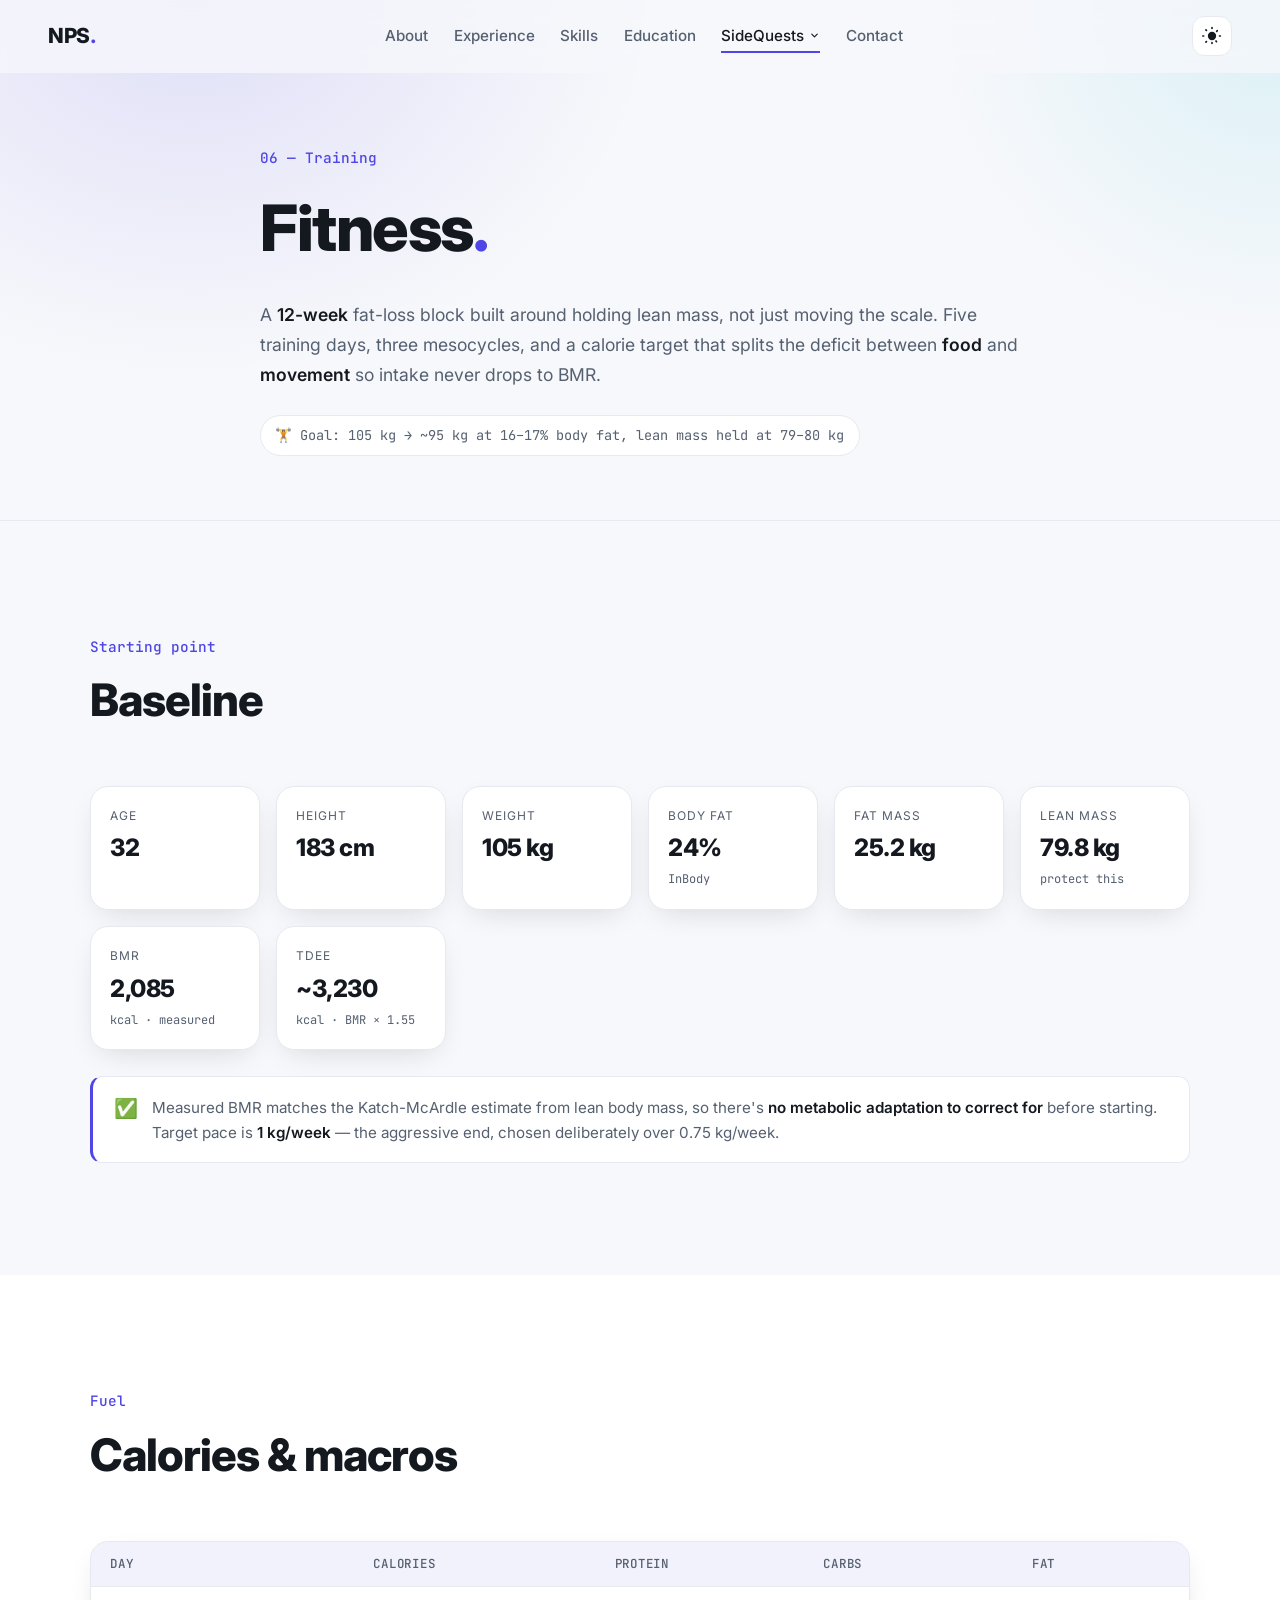
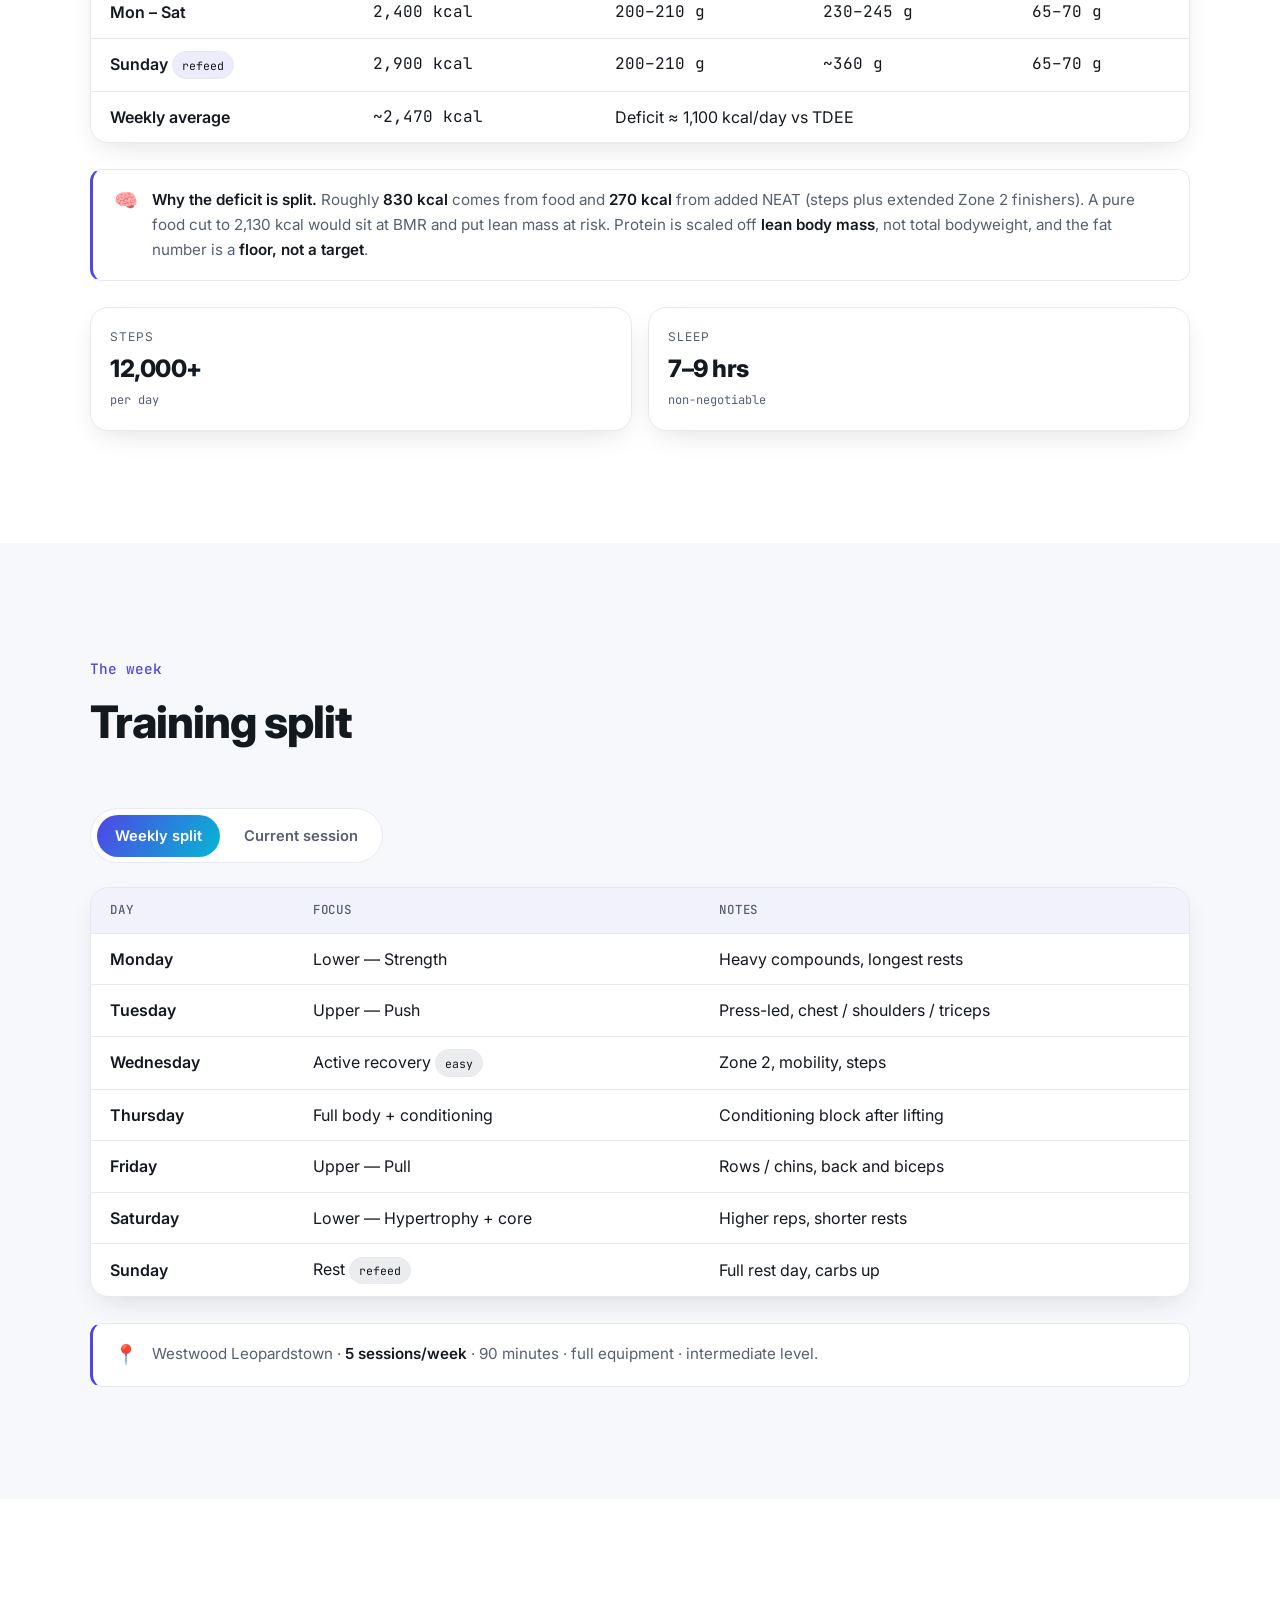
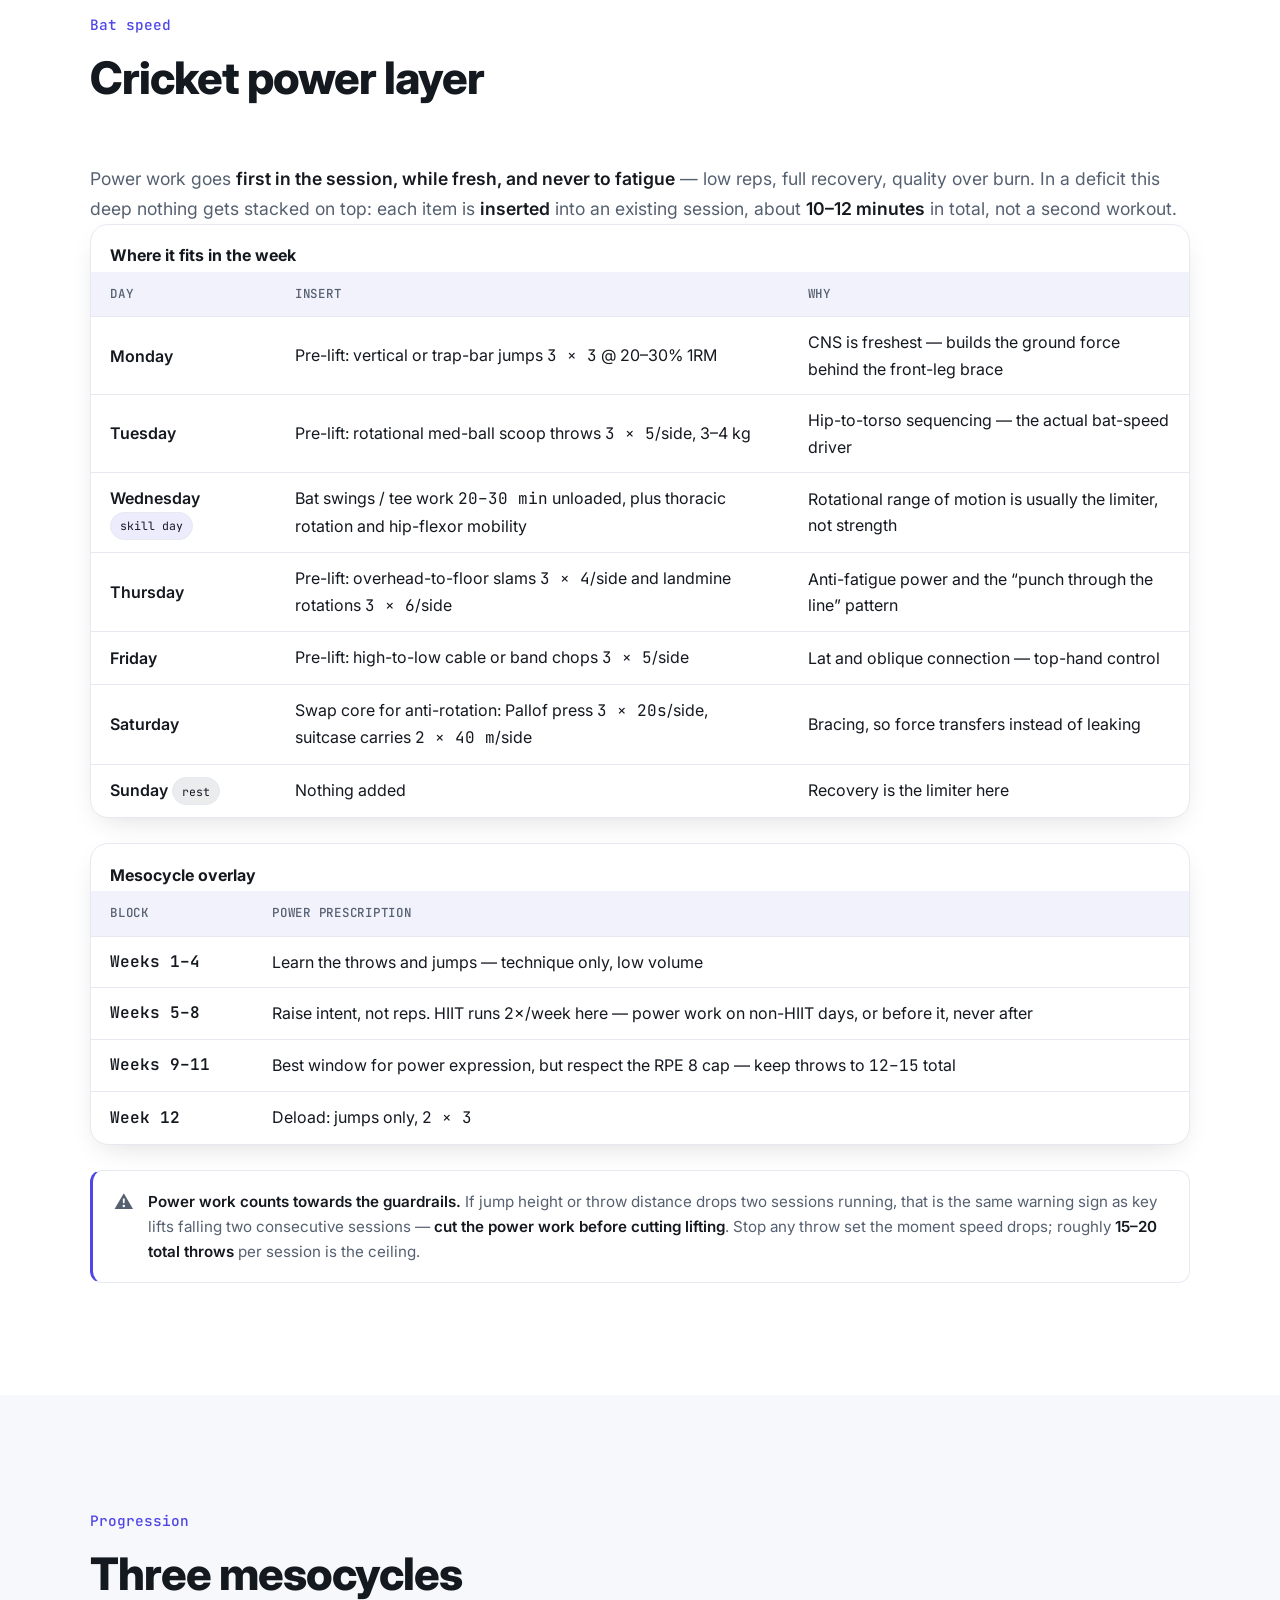
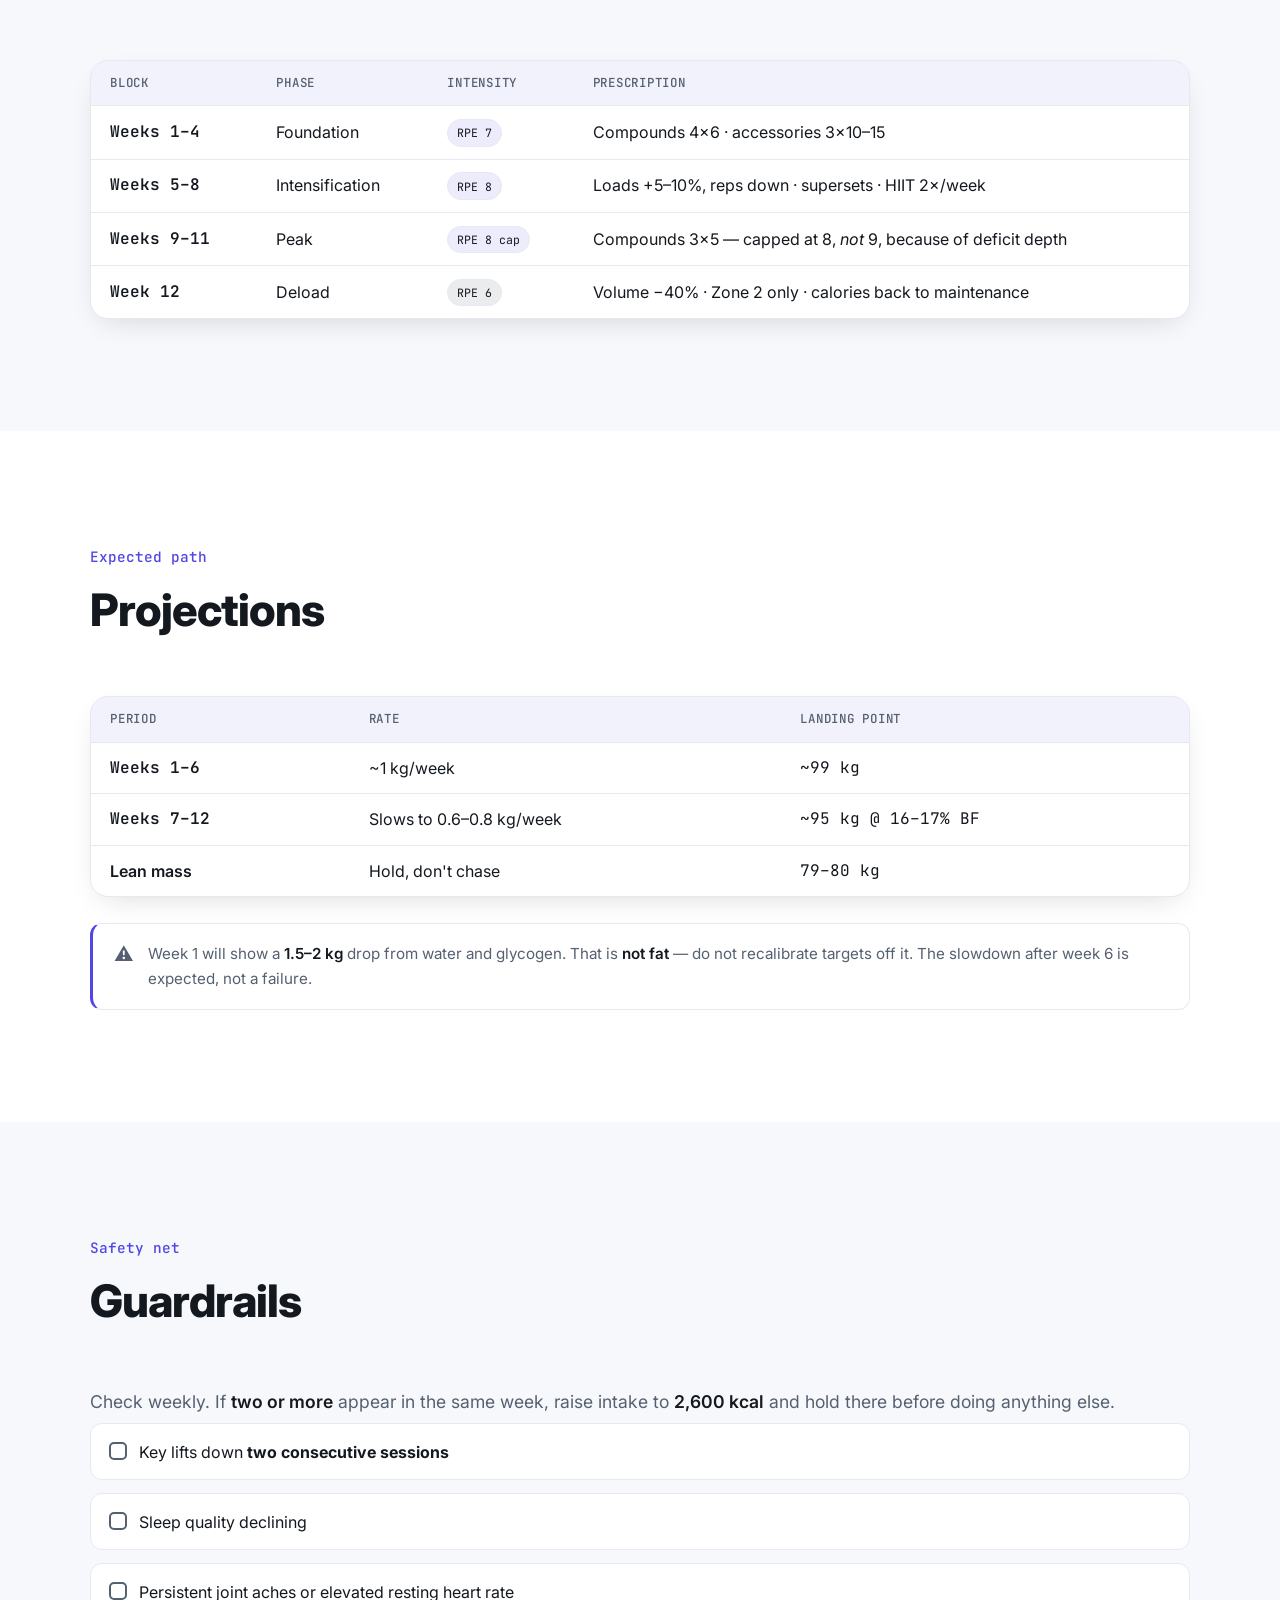
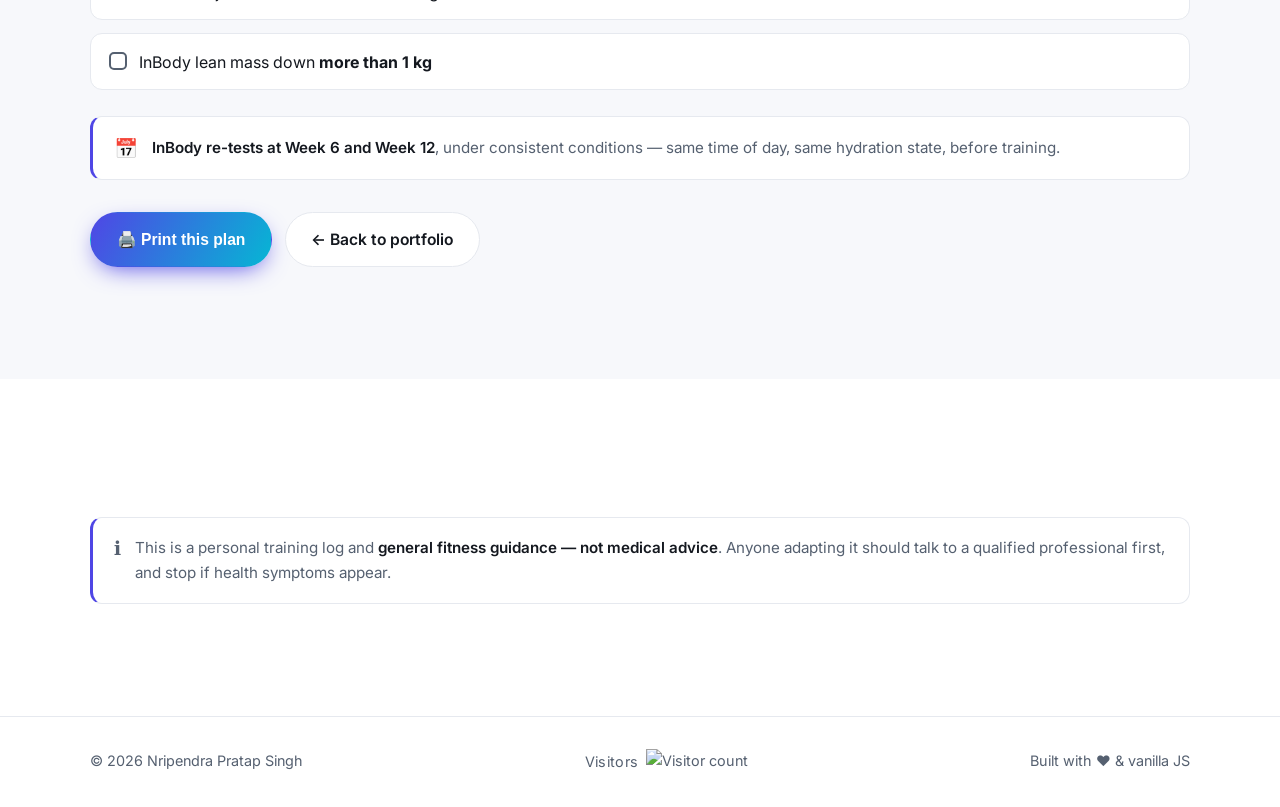
==== commit 4e2a42ab: "Add cricket power layer to fitness plan and session logger Co-authored-by: nripendra-pratap <2857286" ====
--- a/fitness.html
+++ b/fitness.html
@@ -16,7 +16,7 @@
   <link rel="preconnect" href="https://fonts.googleapis.com" />
   <link rel="preconnect" href="https://fonts.gstatic.com" crossorigin />
   <link href="https://fonts.googleapis.com/css2?family=Inter:wght@400;500;600;700;800&family=JetBrains+Mono:wght@400;500&display=swap" rel="stylesheet" />
-  <link rel="stylesheet" href="assets/style.css?v=20260824-3" />
+  <link rel="stylesheet" href="assets/style.css?v=20260831-1" />
   <link rel="icon" href="data:image/svg+xml,<svg xmlns=%22http://www.w3.org/2000/svg%22 viewBox=%220 0 100 100%22><text y=%22.9em%22 font-size=%2290%22>🏋️</text></svg>" />
 
   <style>
@@ -446,8 +446,95 @@
       </div>
     </section>
 
+    <!-- Cricket power layer -->
+    <section class="section section--alt fit-break">
+      <div class="container">
+        <div class="section__head reveal">
+          <span class="section__tag">Bat speed</span>
+          <h2 class="section__title">Cricket power layer</h2>
+        </div>
+        <p class="page-header__lede reveal" style="margin-top:0">
+          Power work goes <strong>first in the session, while fresh, and never to fatigue</strong> — low reps,
+          full recovery, quality over burn. In a deficit this deep nothing gets stacked on top:
+          each item is <strong>inserted</strong> into an existing session, about
+          <strong>10–12 minutes</strong> in total, not a second workout.
+        </p>
+
+        <div class="fit-table-wrap reveal">
+          <table class="fit-table">
+            <caption>Where it fits in the week</caption>
+            <thead>
+              <tr><th scope="col">Day</th><th scope="col">Insert</th><th scope="col">Why</th></tr>
+            </thead>
+            <tbody>
+              <tr>
+                <td><strong>Monday</strong></td>
+                <td>Pre-lift: vertical or trap-bar jumps <span class="fit-num">3 × 3</span> @ 20–30% 1RM</td>
+                <td>CNS is freshest — builds the ground force behind the front-leg brace</td>
+              </tr>
+              <tr>
+                <td><strong>Tuesday</strong></td>
+                <td>Pre-lift: rotational med-ball scoop throws <span class="fit-num">3 × 5</span>/side, 3–4 kg</td>
+                <td>Hip-to-torso sequencing — the actual bat-speed driver</td>
+              </tr>
+              <tr>
+                <td><strong>Wednesday</strong> <span class="fit-pill">skill day</span></td>
+                <td>Bat swings / tee work <span class="fit-num">20–30 min</span> unloaded, plus thoracic rotation and hip-flexor mobility</td>
+                <td>Rotational range of motion is usually the limiter, not strength</td>
+              </tr>
+              <tr>
+                <td><strong>Thursday</strong></td>
+                <td>Pre-lift: overhead-to-floor slams <span class="fit-num">3 × 4</span>/side and landmine rotations <span class="fit-num">3 × 6</span>/side</td>
+                <td>Anti-fatigue power and the “punch through the line” pattern</td>
+              </tr>
+              <tr>
+                <td><strong>Friday</strong></td>
+                <td>Pre-lift: high-to-low cable or band chops <span class="fit-num">3 × 5</span>/side</td>
+                <td>Lat and oblique connection — top-hand control</td>
+              </tr>
+              <tr>
+                <td><strong>Saturday</strong></td>
+                <td>Swap core for anti-rotation: Pallof press <span class="fit-num">3 × 20s</span>/side, suitcase carries <span class="fit-num">2 × 40 m</span>/side</td>
+                <td>Bracing, so force transfers instead of leaking</td>
+              </tr>
+              <tr>
+                <td><strong>Sunday</strong> <span class="fit-pill fit-pill--rest">rest</span></td>
+                <td>Nothing added</td>
+                <td>Recovery is the limiter here</td>
+              </tr>
+            </tbody>
+          </table>
+        </div>
+
+        <div class="fit-table-wrap reveal" style="margin-top:1.6rem">
+          <table class="fit-table">
+            <caption>Mesocycle overlay</caption>
+            <thead>
+              <tr><th scope="col">Block</th><th scope="col">Power prescription</th></tr>
+            </thead>
+            <tbody>
+              <tr><td class="fit-num"><strong>Weeks 1–4</strong></td><td>Learn the throws and jumps — technique only, low volume</td></tr>
+              <tr><td class="fit-num"><strong>Weeks 5–8</strong></td><td>Raise intent, not reps. HIIT runs 2×/week here — power work on non-HIIT days, or before it, never after</td></tr>
+              <tr><td class="fit-num"><strong>Weeks 9–11</strong></td><td>Best window for power expression, but respect the RPE 8 cap — keep throws to <span class="fit-num">12–15</span> total</td></tr>
+              <tr><td class="fit-num"><strong>Week 12</strong></td><td>Deload: jumps only, <span class="fit-num">2 × 3</span></td></tr>
+            </tbody>
+          </table>
+        </div>
+
+        <div class="fit-callout reveal">
+          <span class="fit-callout__icon">⚠️</span>
+          <div>
+            <strong>Power work counts towards the guardrails.</strong> If jump height or throw distance drops
+            two sessions running, that is the same warning sign as key lifts falling two consecutive sessions —
+            <strong>cut the power work before cutting lifting</strong>. Stop any throw set the moment speed drops;
+            roughly <strong>15–20 total throws</strong> per session is the ceiling.
+          </div>
+        </div>
+      </div>
+    </section>
+
     <!-- Mesocycles -->
-    <section class="section section--alt">
+    <section class="section">
       <div class="container">
         <div class="section__head reveal">
           <span class="section__tag">Progression</span>
@@ -482,7 +569,7 @@
     </section>
 
     <!-- Projections -->
-    <section class="section">
+    <section class="section section--alt">
       <div class="container">
         <div class="section__head reveal">
           <span class="section__tag">Expected path</span>
@@ -511,7 +598,7 @@
     </section>
 
     <!-- Guardrails -->
-    <section class="section section--alt fit-break">
+    <section class="section fit-break">
       <div class="container">
         <div class="section__head reveal">
           <span class="section__tag">Safety net</span>
@@ -544,7 +631,7 @@
     </section>
 
     <!-- Disclaimer -->
-    <section class="section">
+    <section class="section section--alt">
       <div class="container">
         <div class="fit-callout reveal">
           <span class="fit-callout__icon">ℹ️</span>
@@ -569,8 +656,8 @@
     </div>
   </footer>
 
-  <script src="assets/data.js?v=20260824-3"></script>
-  <script src="assets/common.js?v=20260824-3"></script>
-  <script src="assets/fitness.js?v=20260824-3"></script>
+  <script src="assets/data.js?v=20260831-1"></script>
+  <script src="assets/common.js?v=20260831-1"></script>
+  <script src="assets/fitness.js?v=20260831-1"></script>
 </body>
 </html>
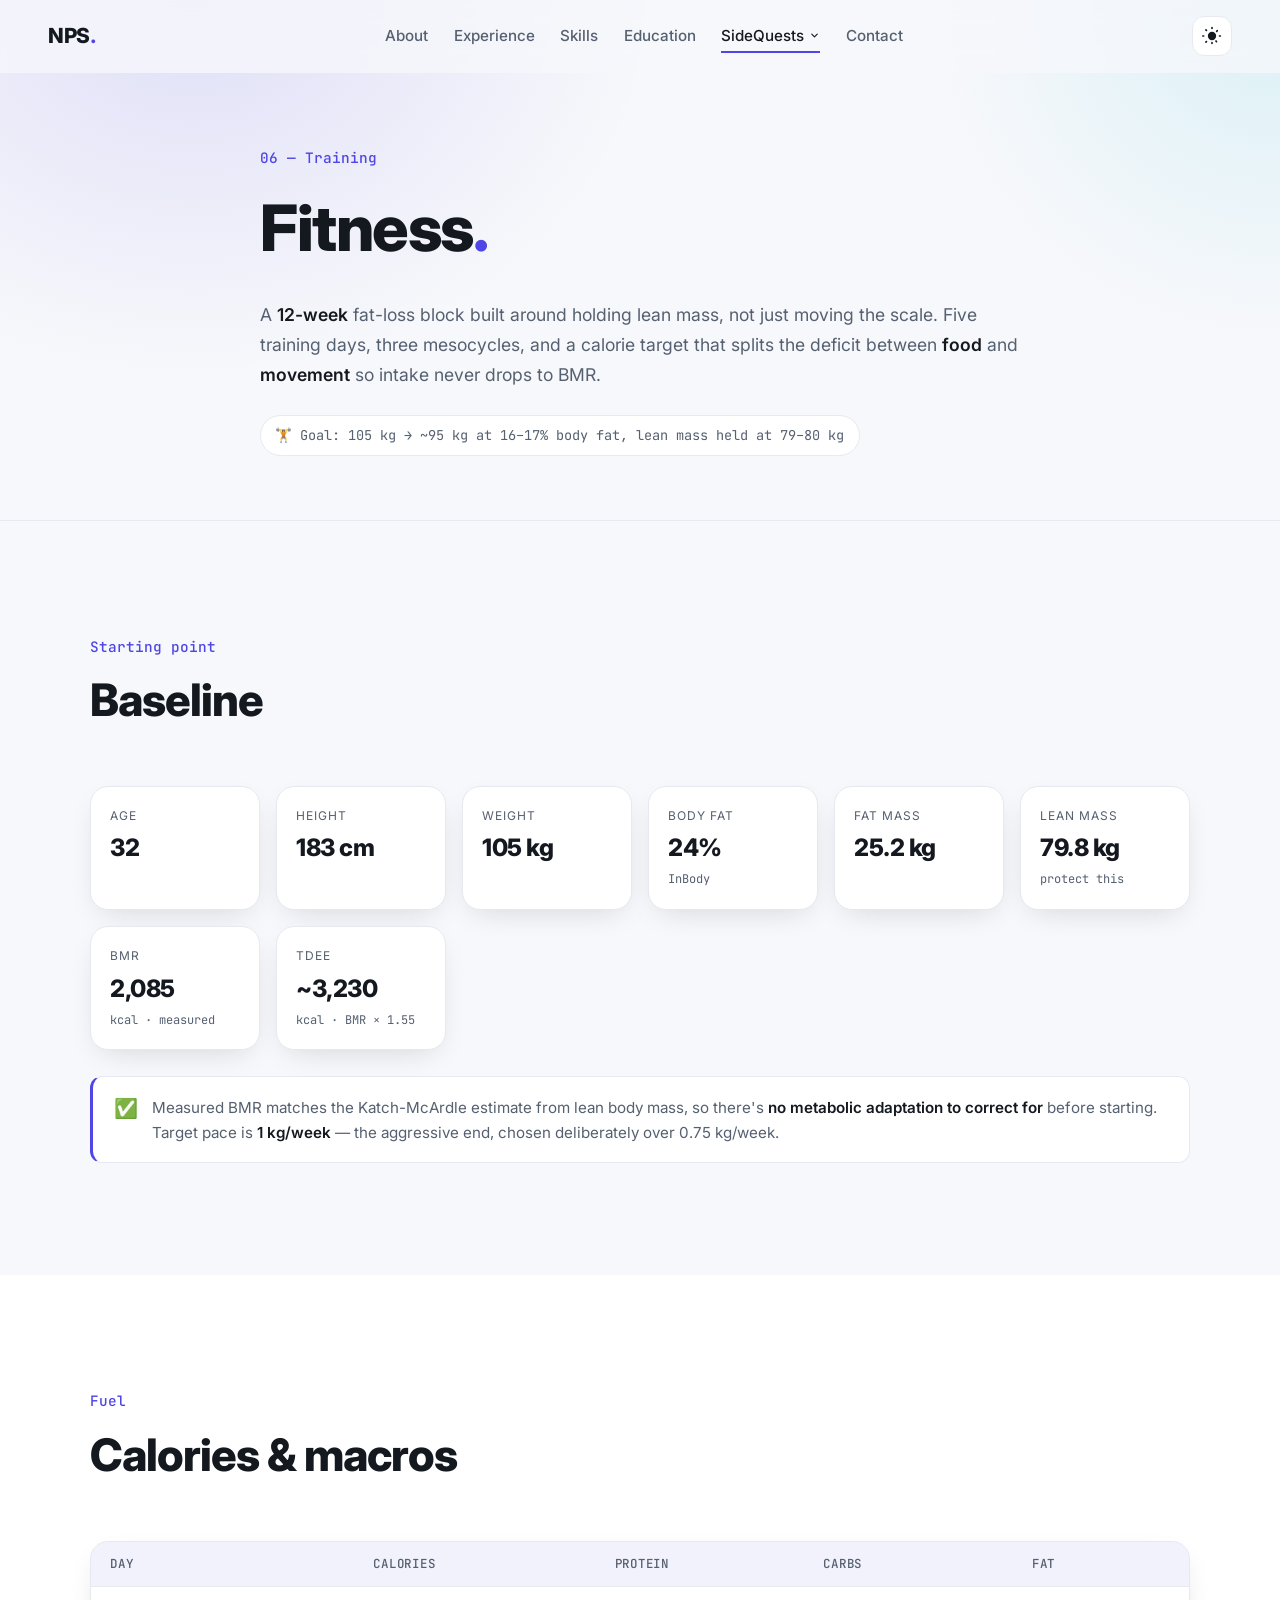
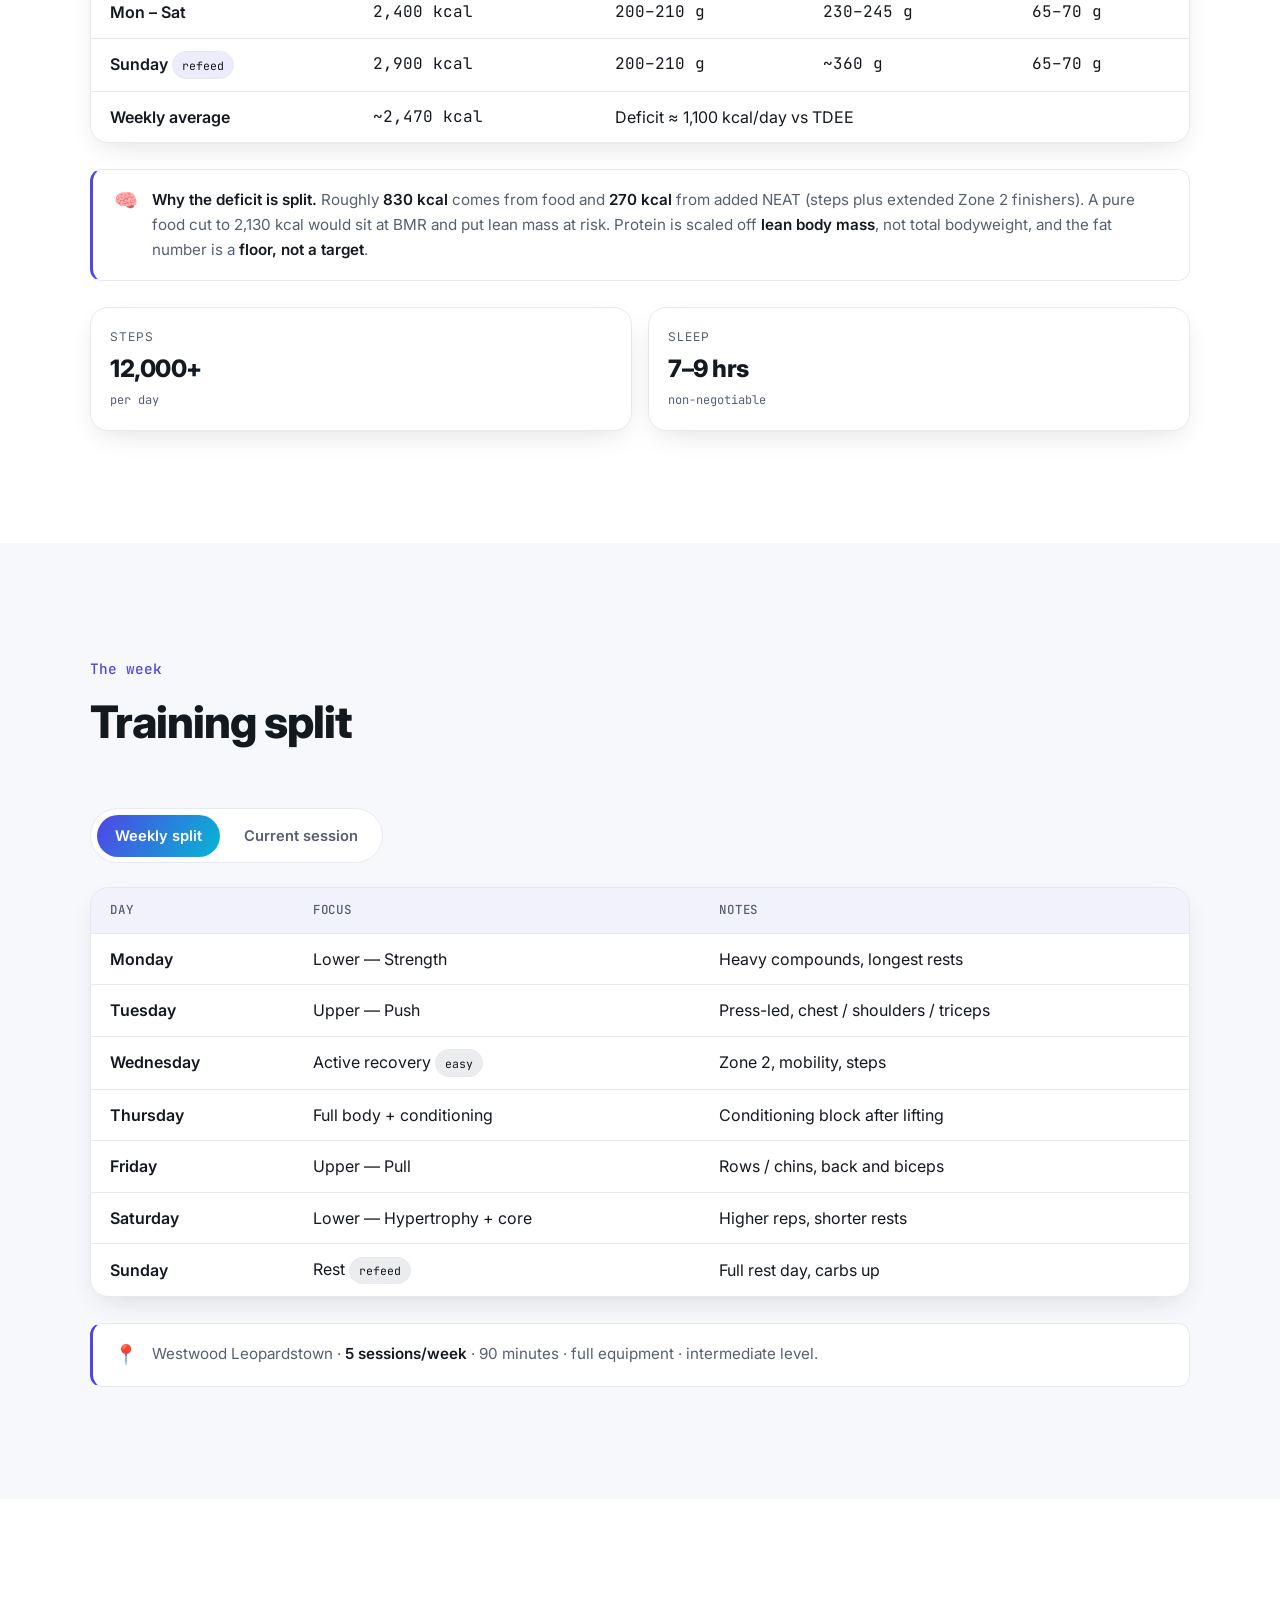
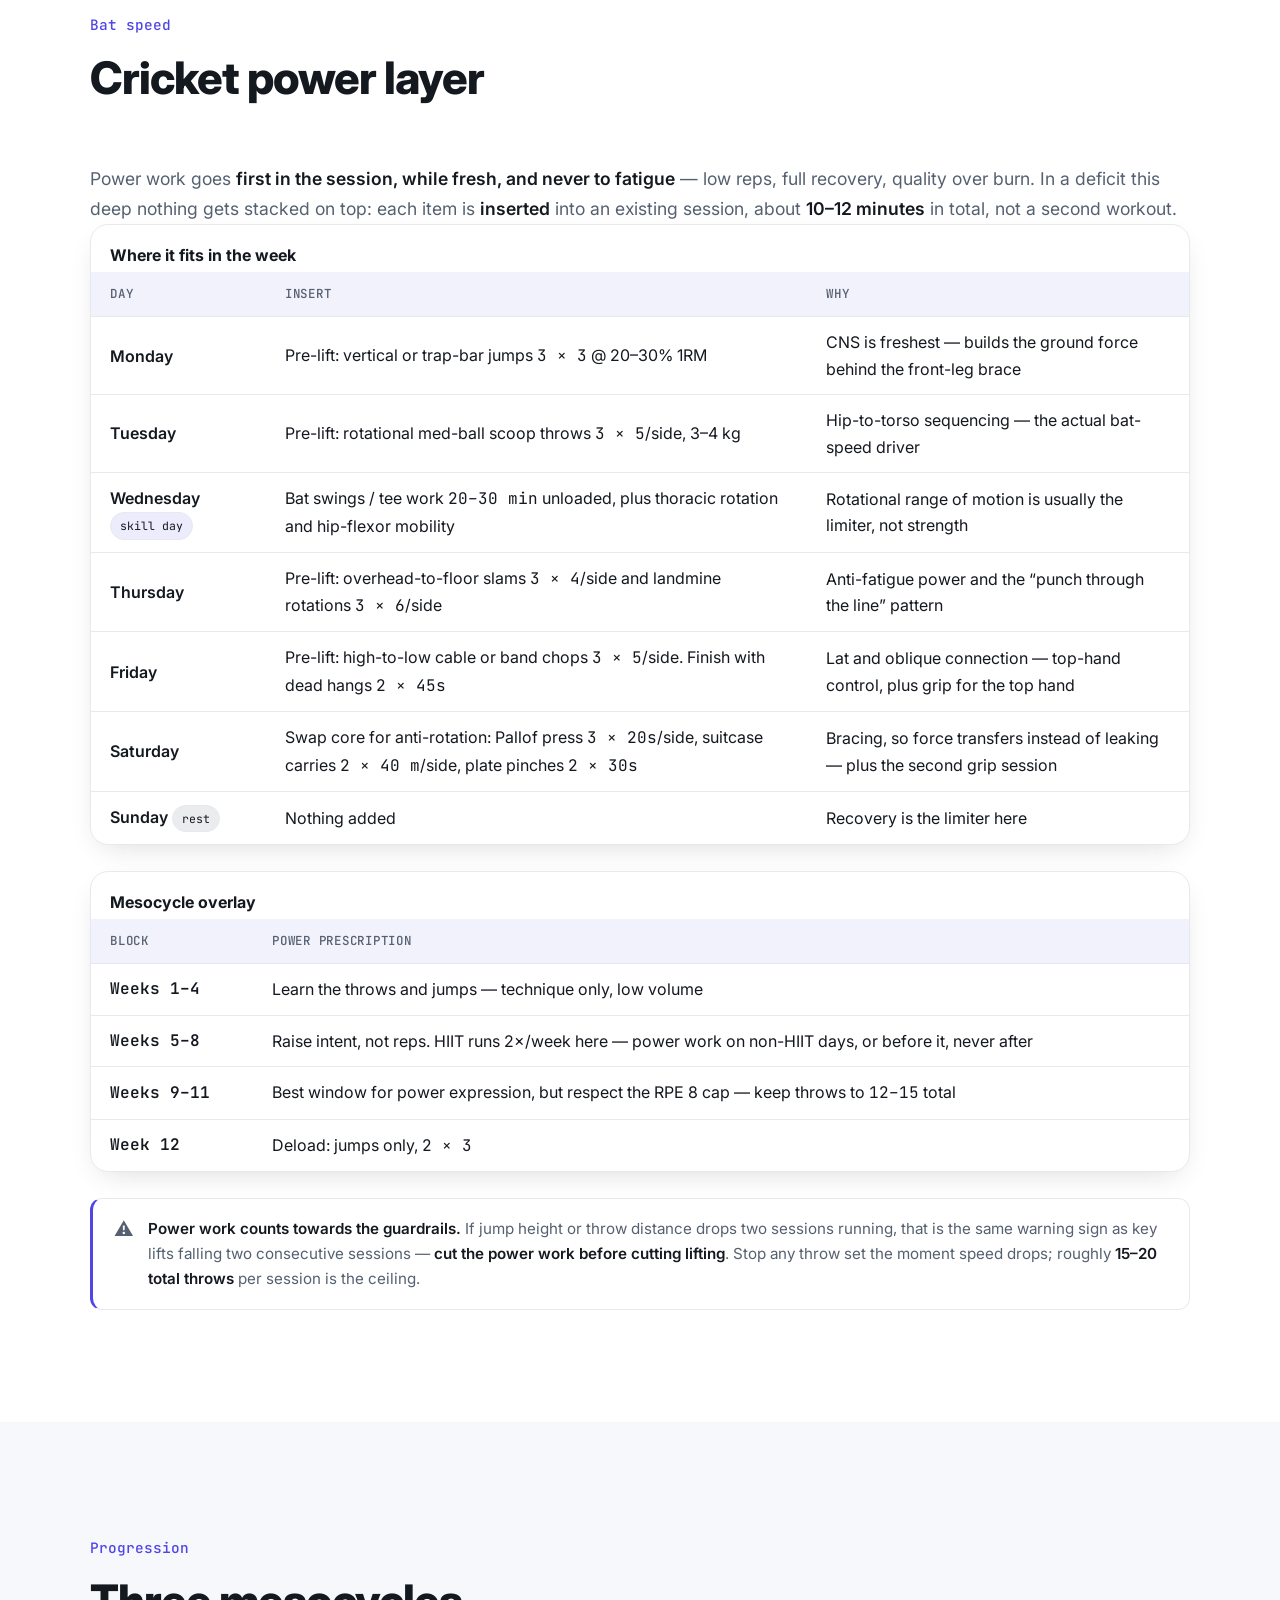
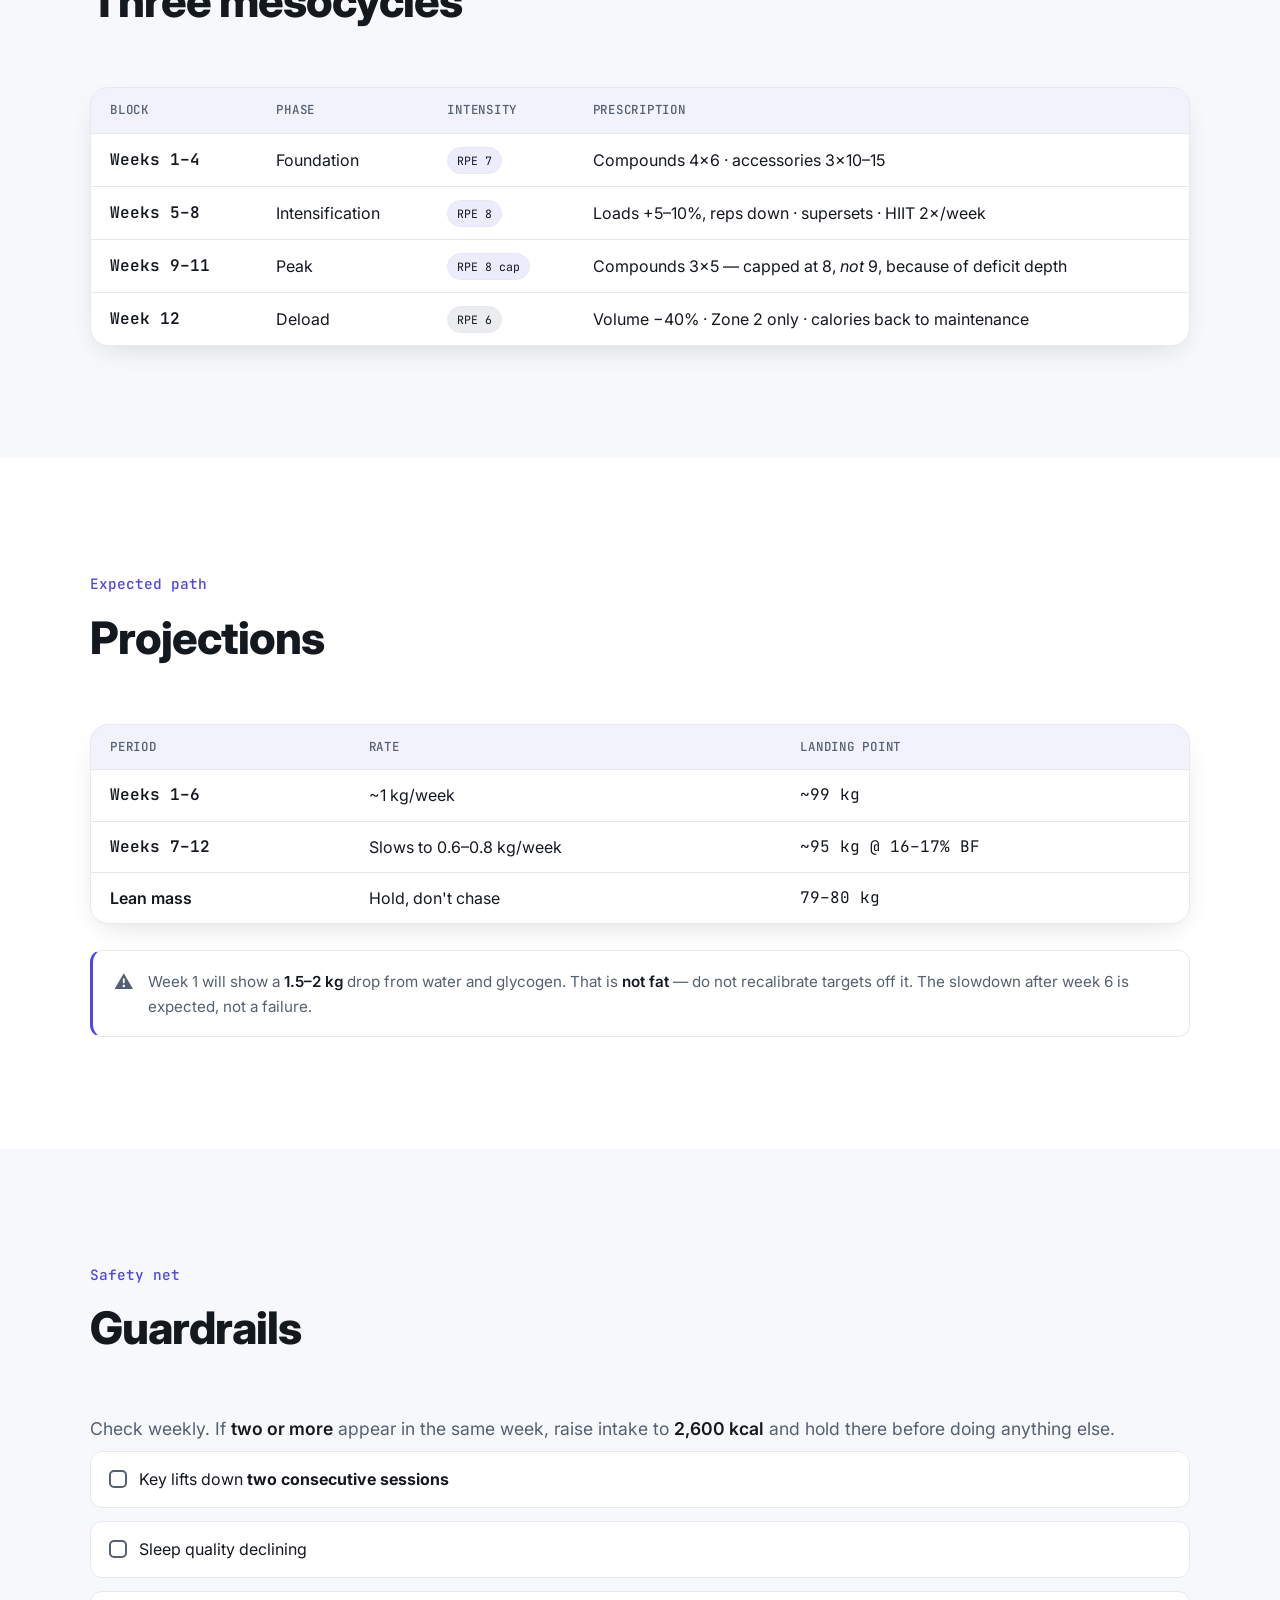
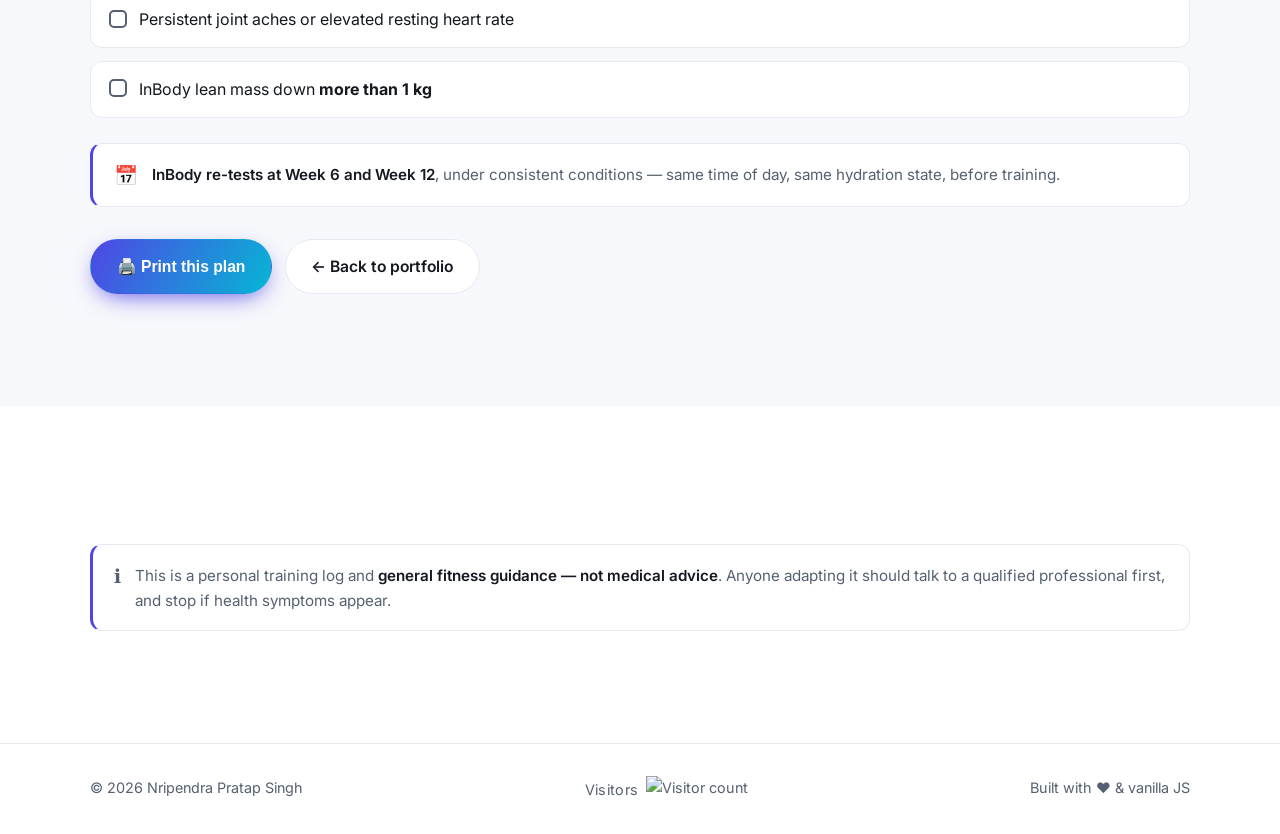
==== commit 327372bd: "Mention grip work in the cricket power table Co-authored-by: nripendra-pratap <285728626+nripendra-p" ====
--- a/fitness.html
+++ b/fitness.html
@@ -489,13 +489,13 @@
               </tr>
               <tr>
                 <td><strong>Friday</strong></td>
-                <td>Pre-lift: high-to-low cable or band chops <span class="fit-num">3 × 5</span>/side</td>
-                <td>Lat and oblique connection — top-hand control</td>
+                <td>Pre-lift: high-to-low cable or band chops <span class="fit-num">3 × 5</span>/side. Finish with dead hangs <span class="fit-num">2 × 45s</span></td>
+                <td>Lat and oblique connection — top-hand control, plus grip for the top hand</td>
               </tr>
               <tr>
                 <td><strong>Saturday</strong></td>
-                <td>Swap core for anti-rotation: Pallof press <span class="fit-num">3 × 20s</span>/side, suitcase carries <span class="fit-num">2 × 40 m</span>/side</td>
-                <td>Bracing, so force transfers instead of leaking</td>
+                <td>Swap core for anti-rotation: Pallof press <span class="fit-num">3 × 20s</span>/side, suitcase carries <span class="fit-num">2 × 40 m</span>/side, plate pinches <span class="fit-num">2 × 30s</span></td>
+                <td>Bracing, so force transfers instead of leaking — plus the second grip session</td>
               </tr>
               <tr>
                 <td><strong>Sunday</strong> <span class="fit-pill fit-pill--rest">rest</span></td>
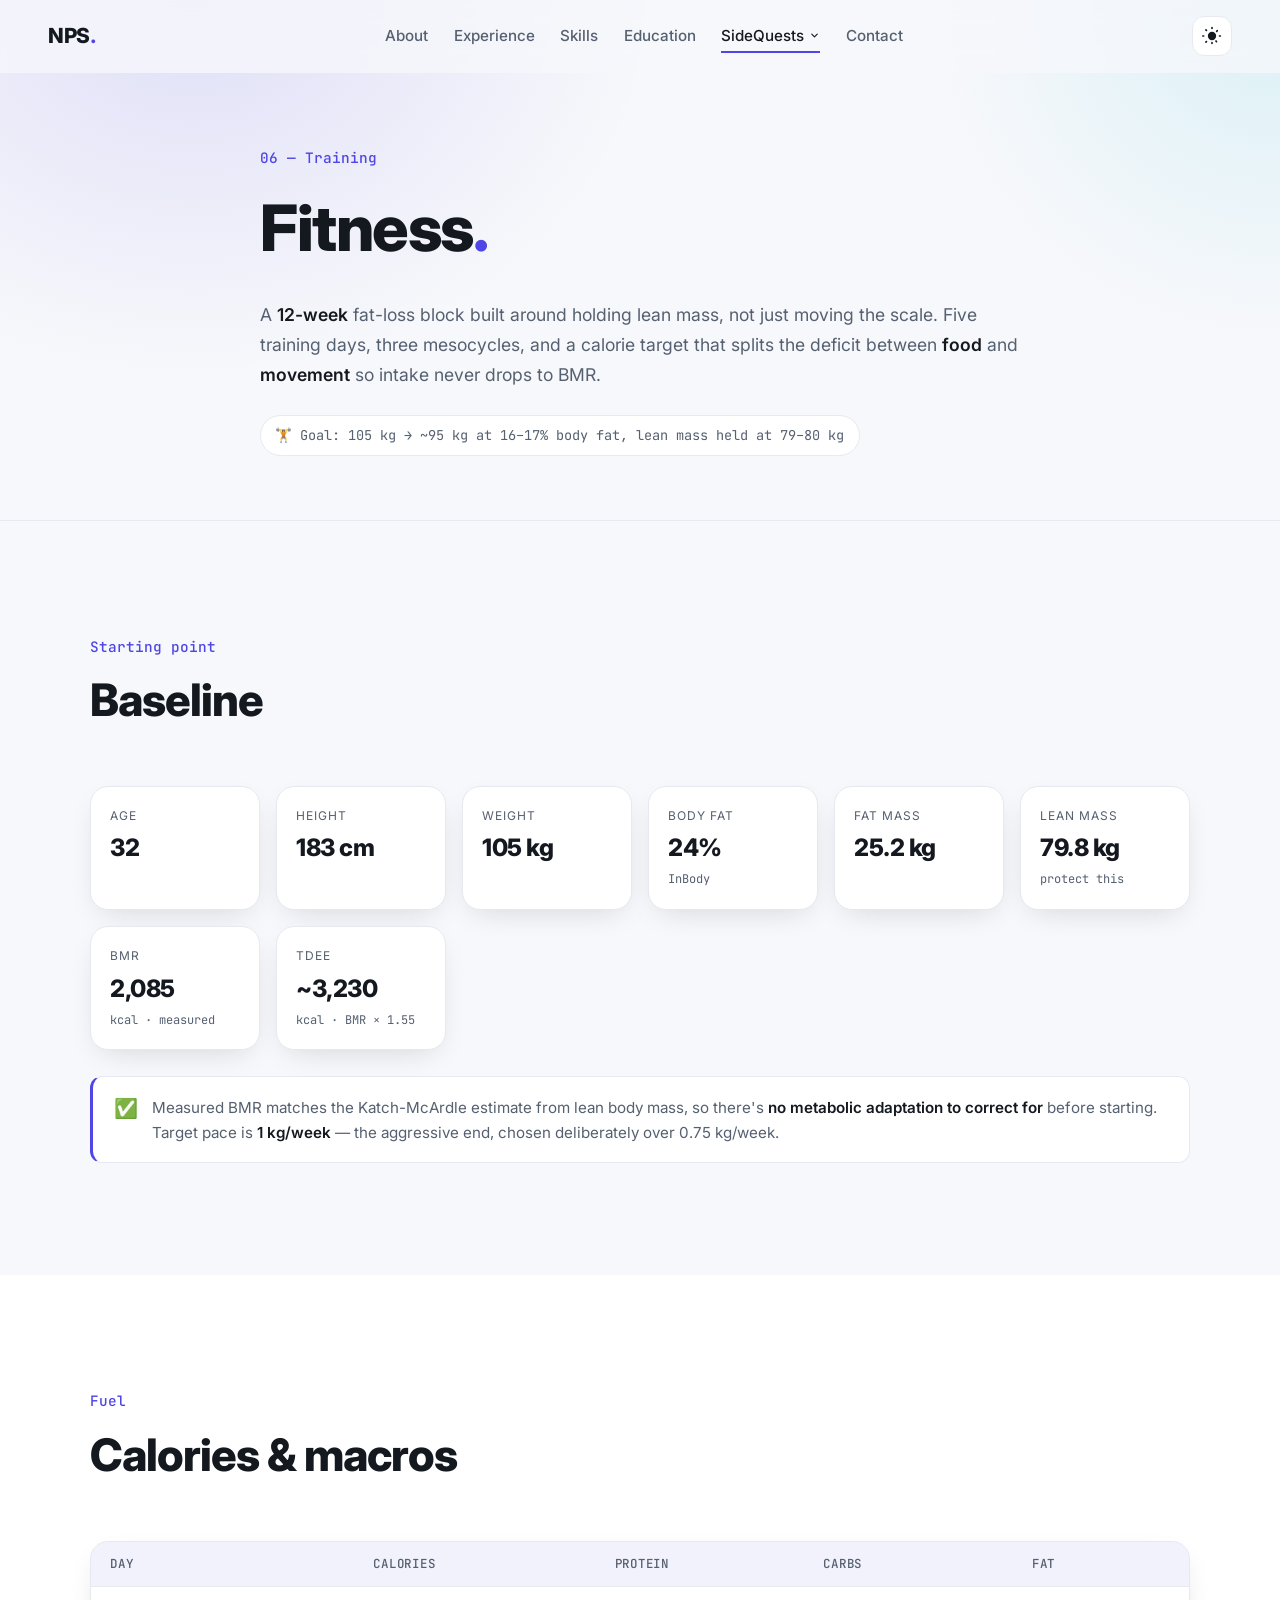
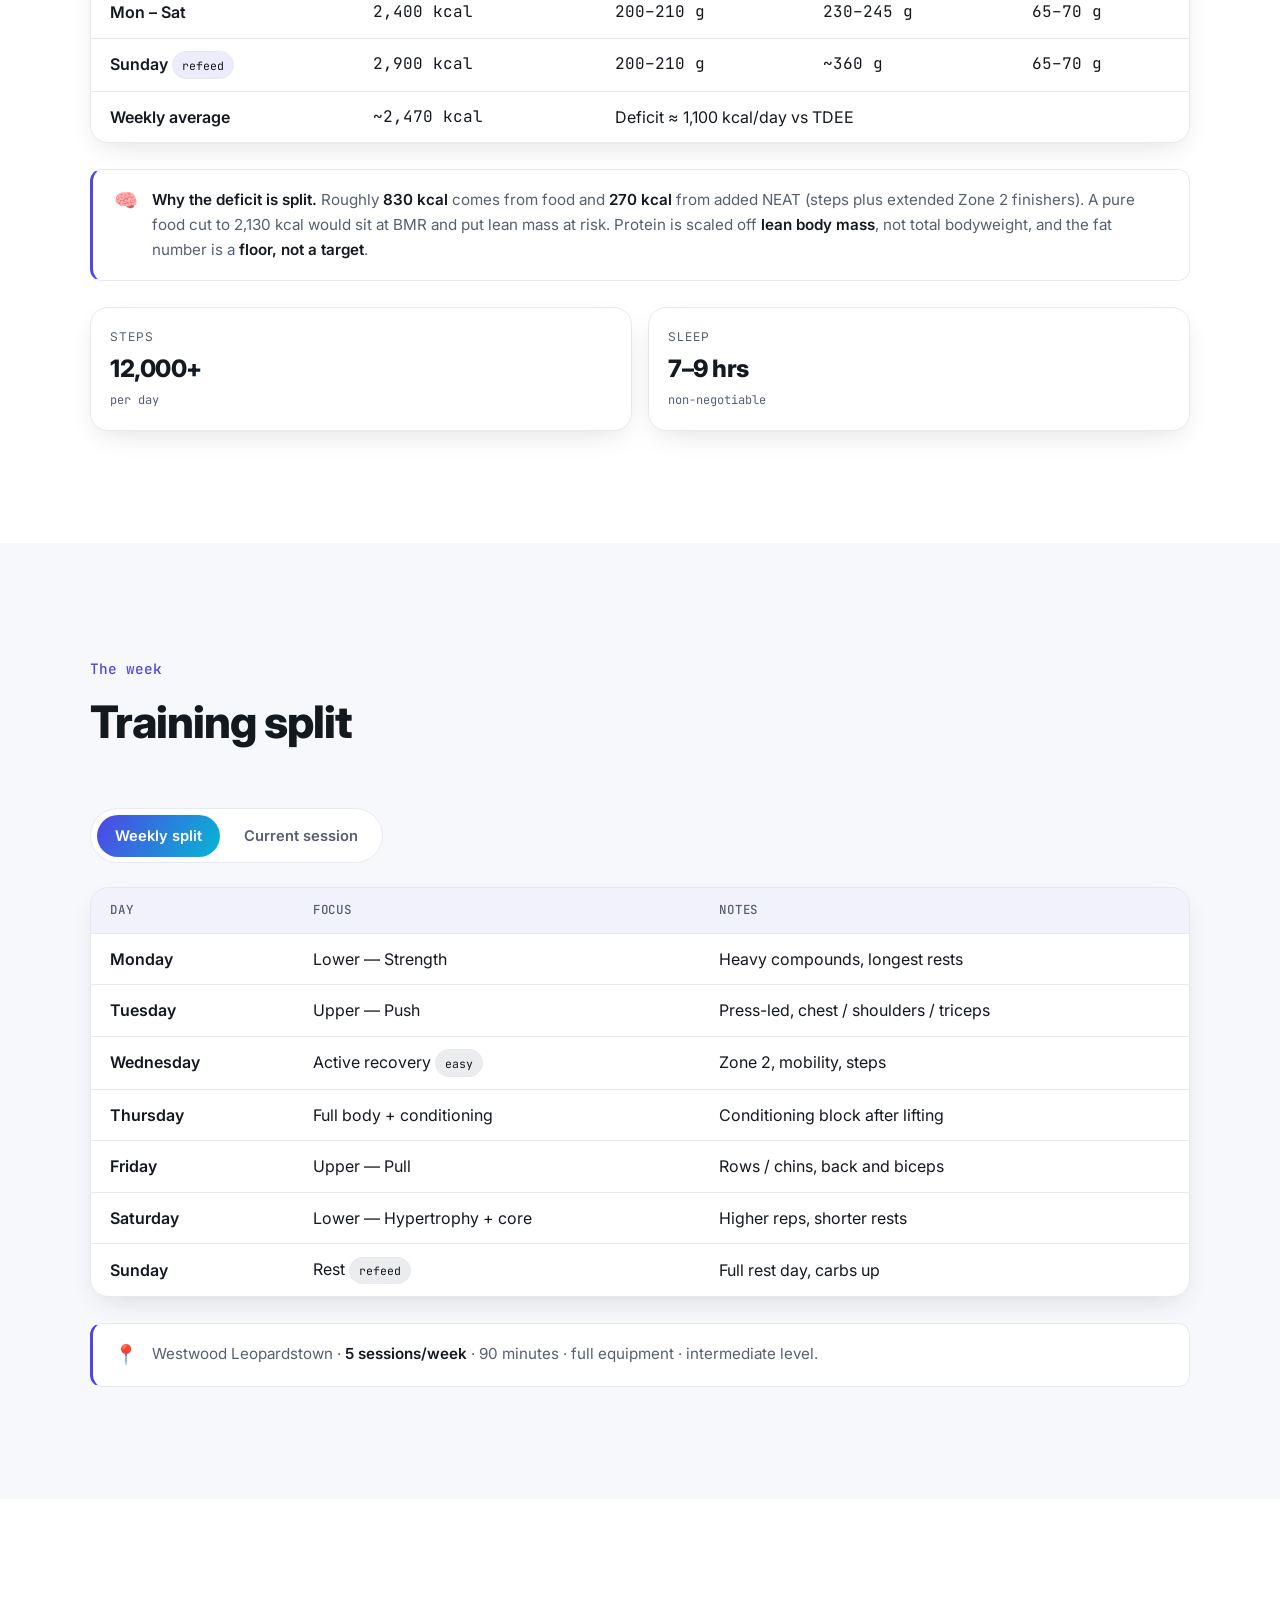
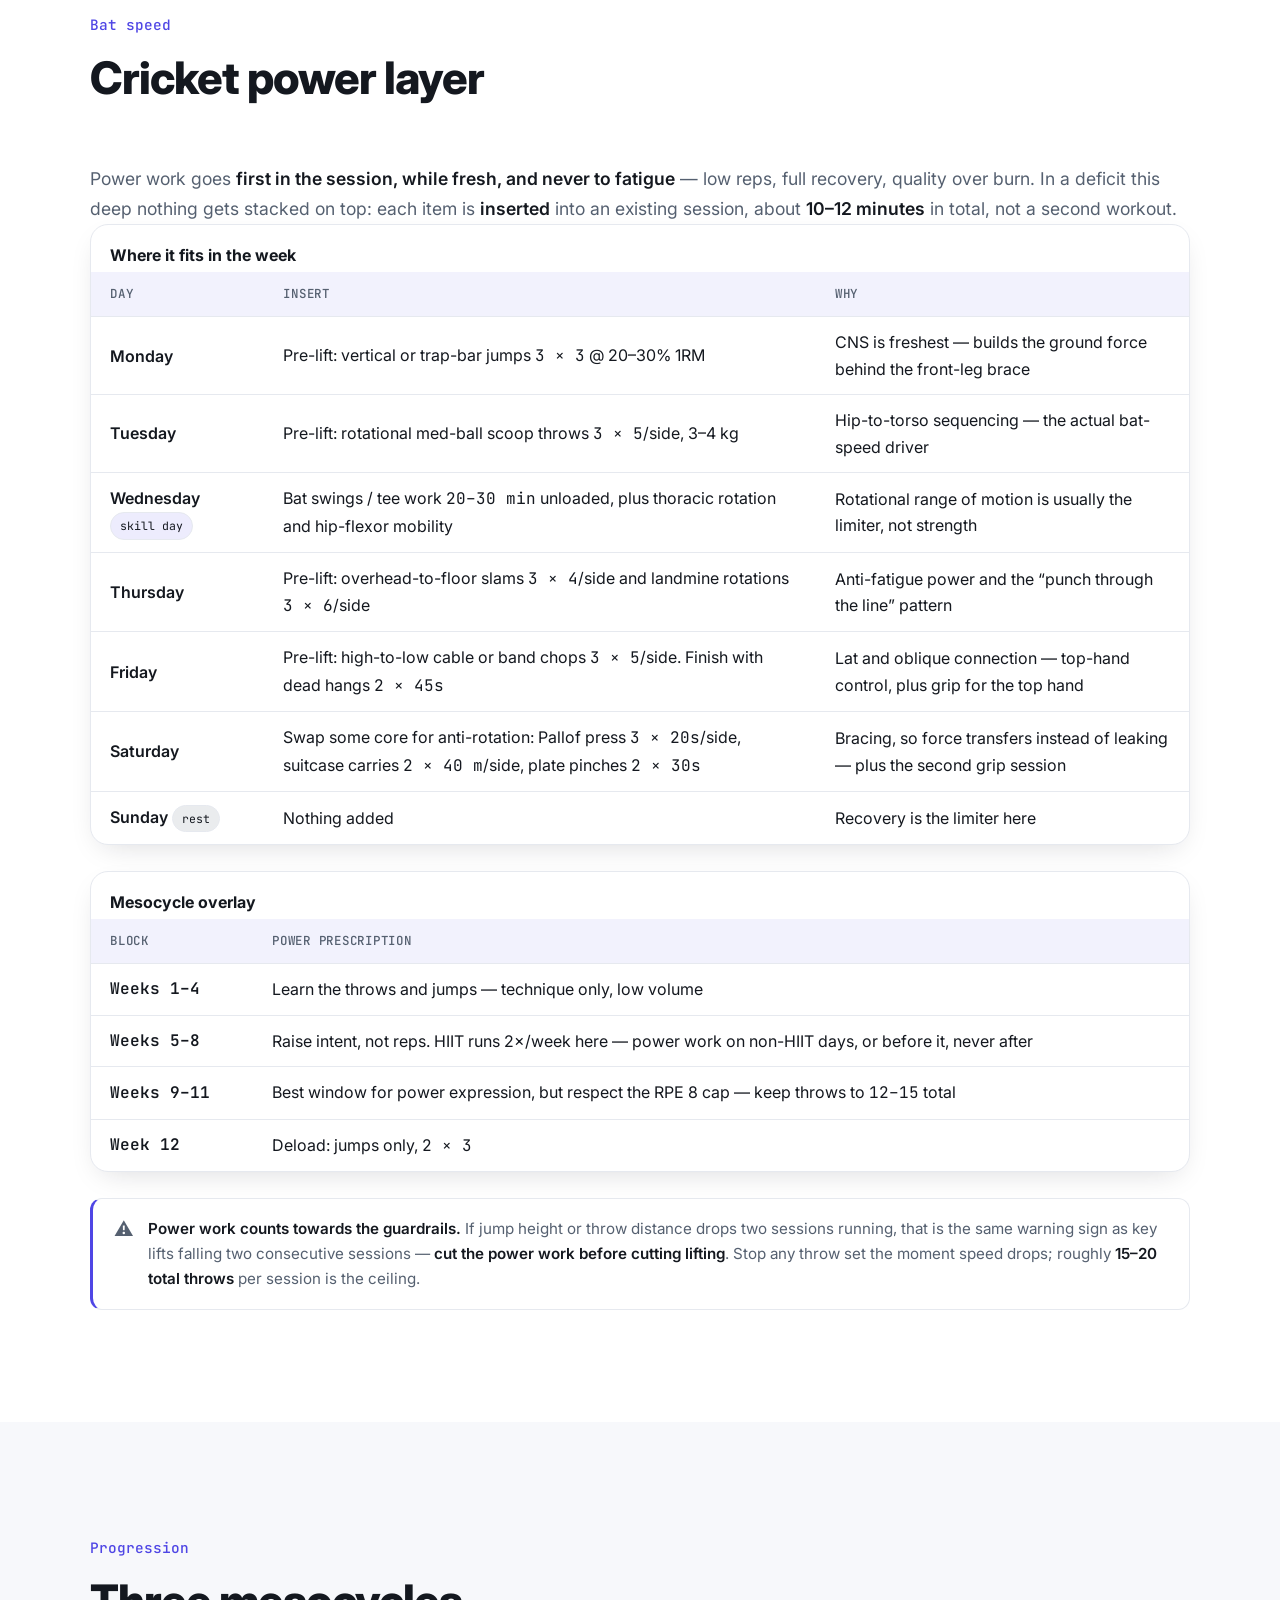
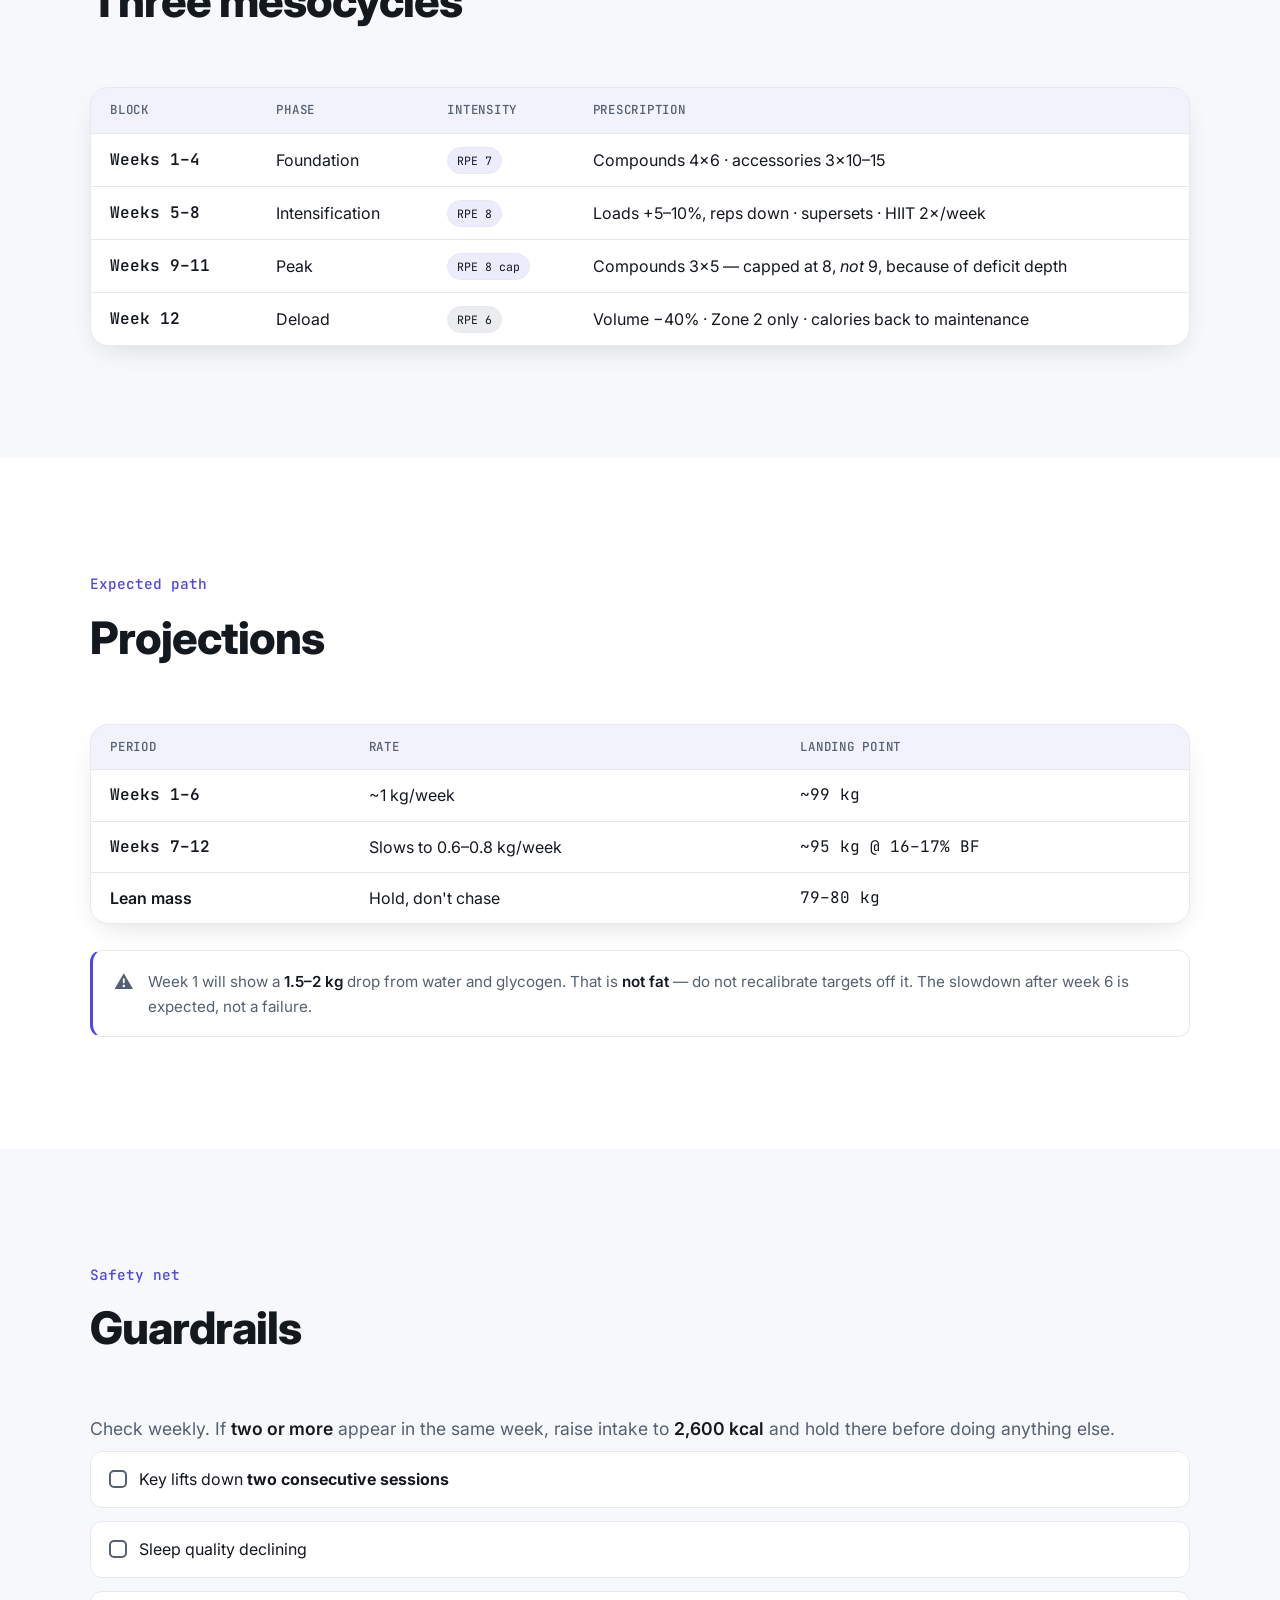
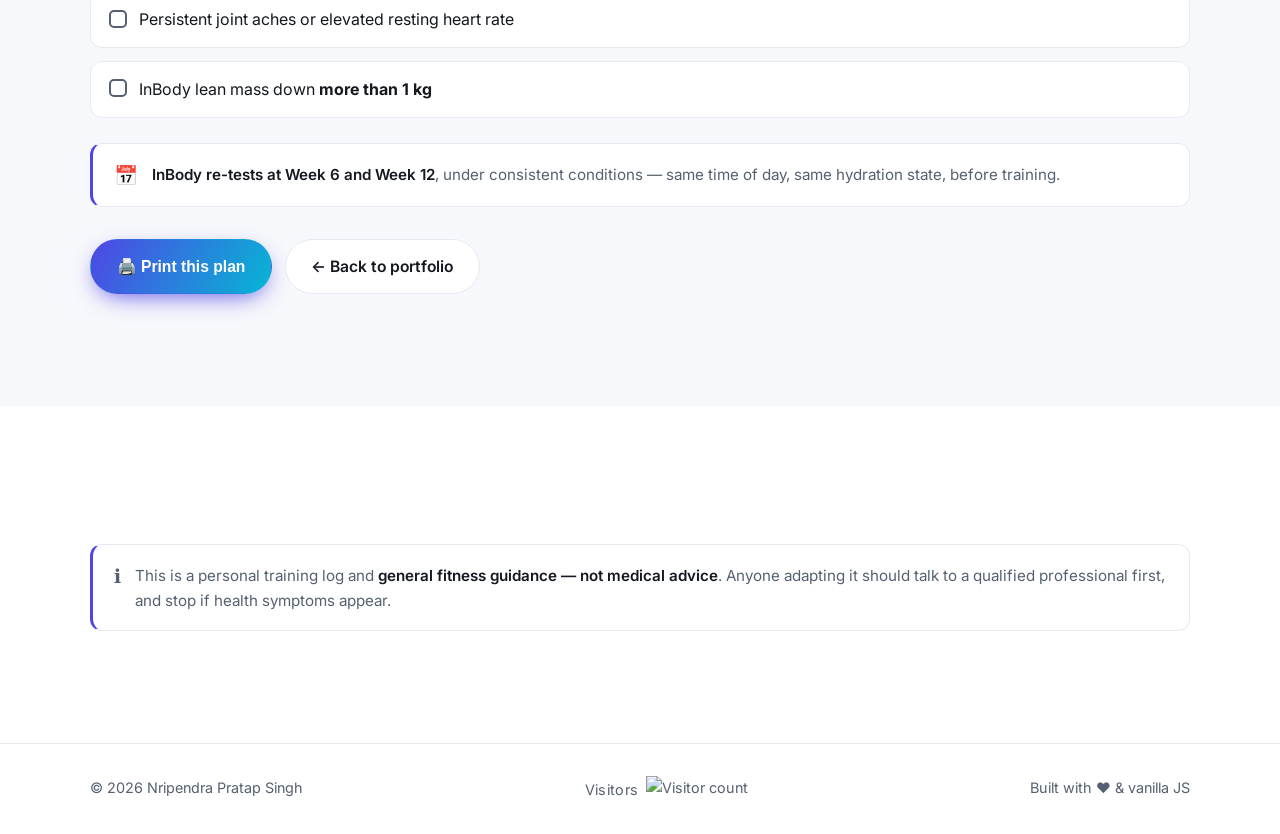
==== commit ed4c31b4: "Clarify that Saturday swaps some, not all, core work Co-authored-by: nripendra-pratap <285728626+nri" ====
--- a/fitness.html
+++ b/fitness.html
@@ -494,7 +494,7 @@
               </tr>
               <tr>
                 <td><strong>Saturday</strong></td>
-                <td>Swap core for anti-rotation: Pallof press <span class="fit-num">3 × 20s</span>/side, suitcase carries <span class="fit-num">2 × 40 m</span>/side, plate pinches <span class="fit-num">2 × 30s</span></td>
+                <td>Swap some core for anti-rotation: Pallof press <span class="fit-num">3 × 20s</span>/side, suitcase carries <span class="fit-num">2 × 40 m</span>/side, plate pinches <span class="fit-num">2 × 30s</span></td>
                 <td>Bracing, so force transfers instead of leaking — plus the second grip session</td>
               </tr>
               <tr>
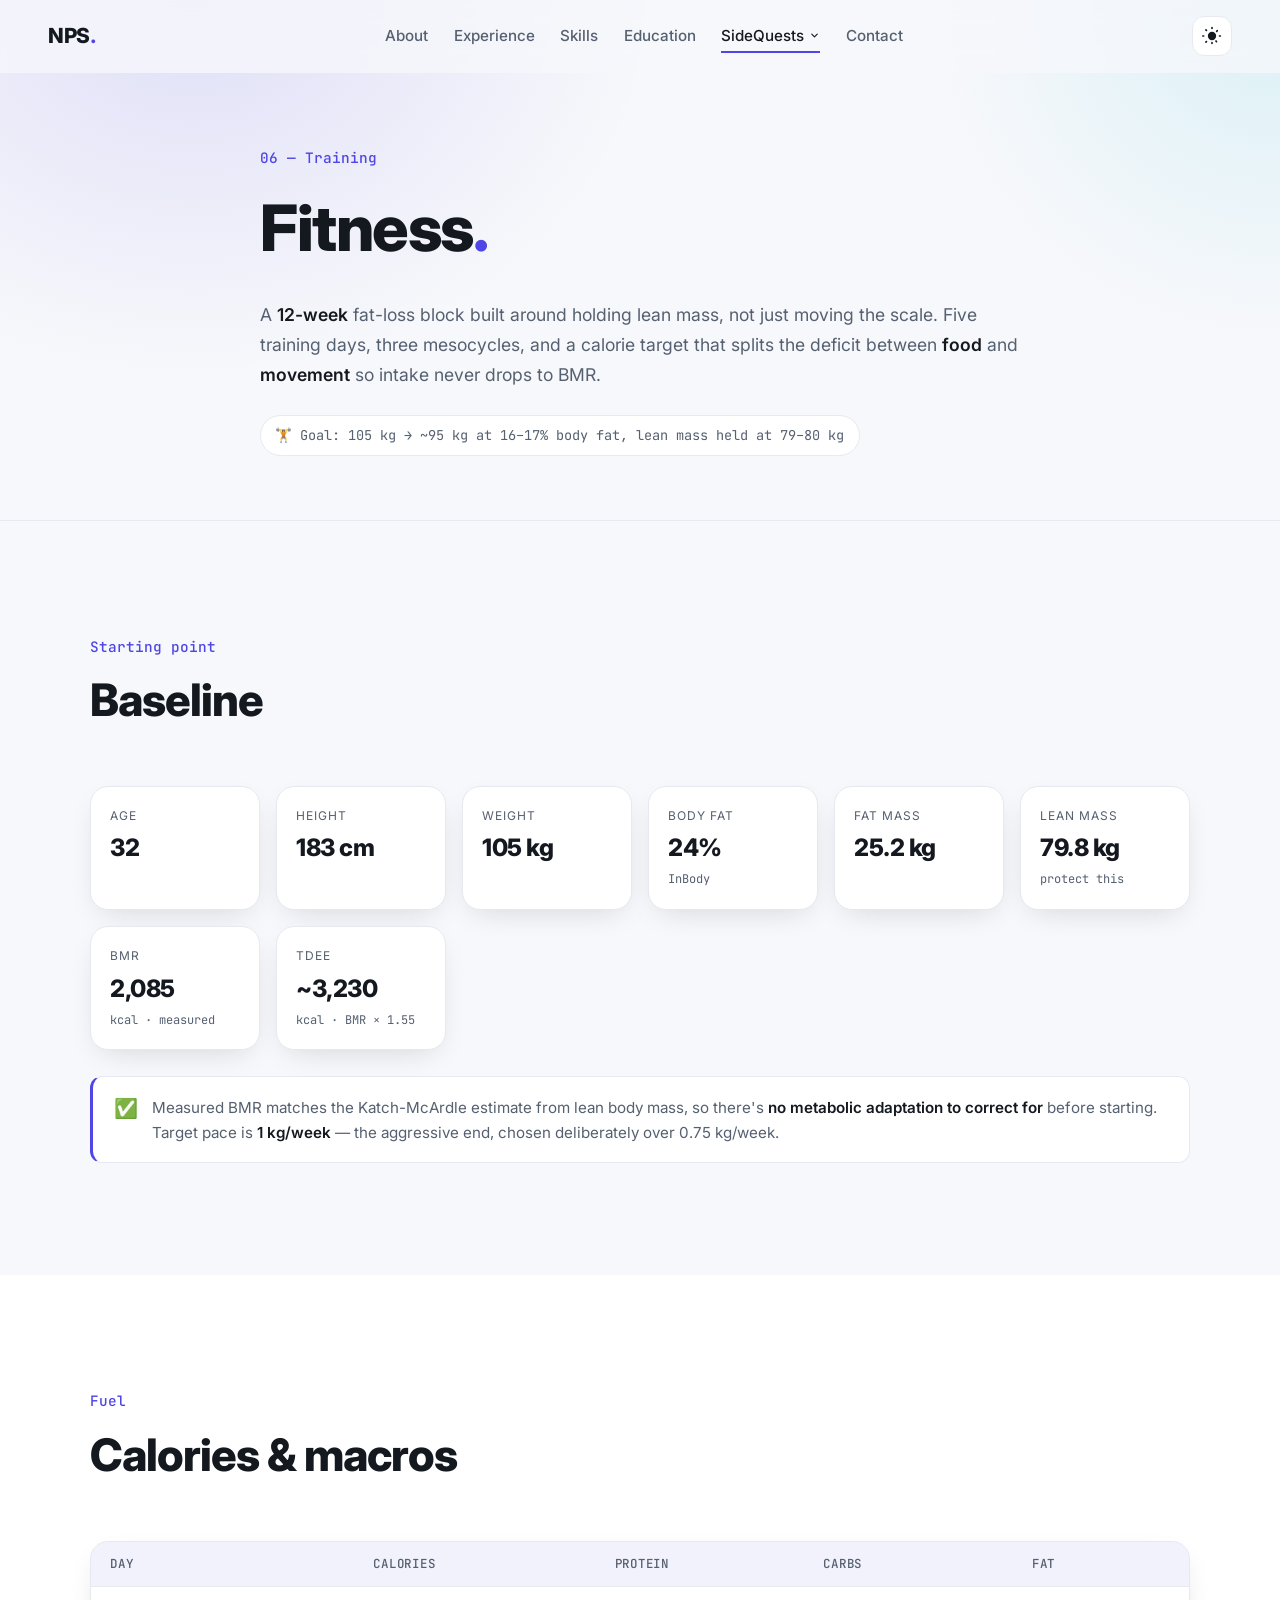
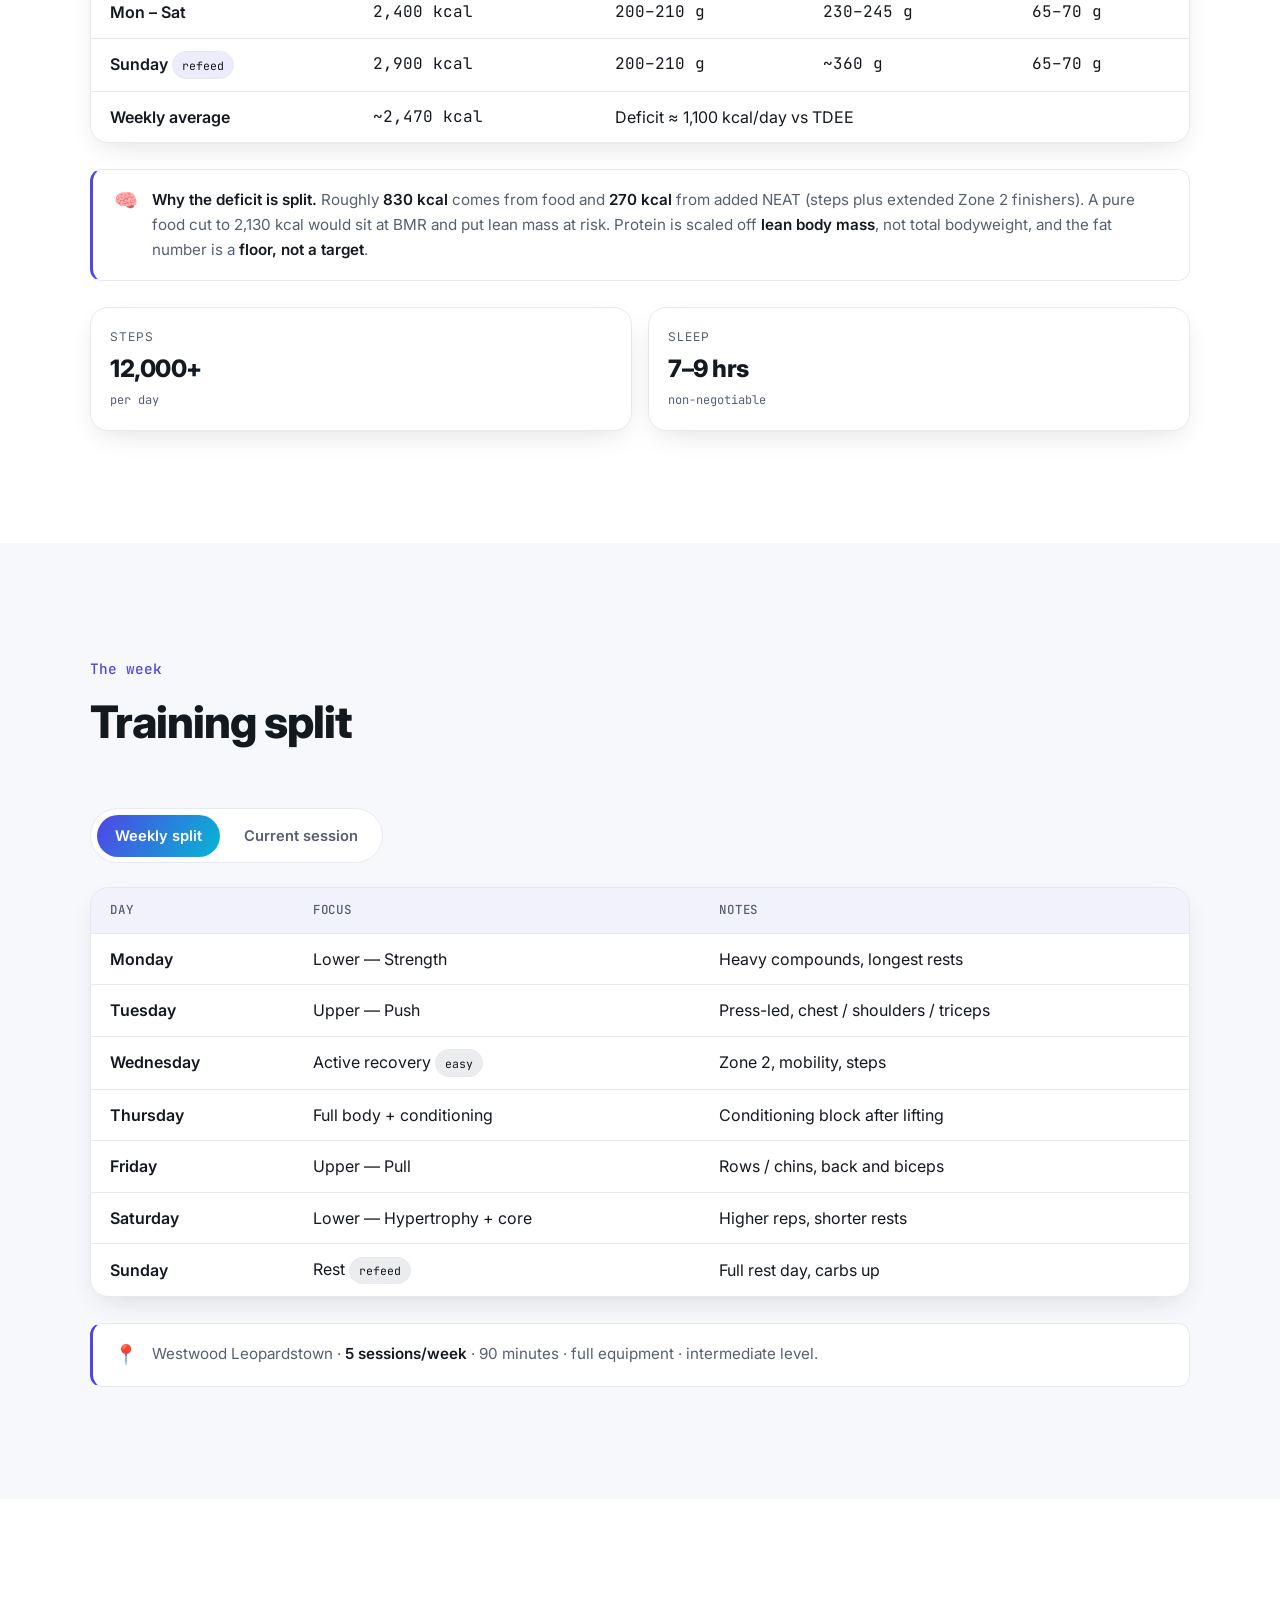
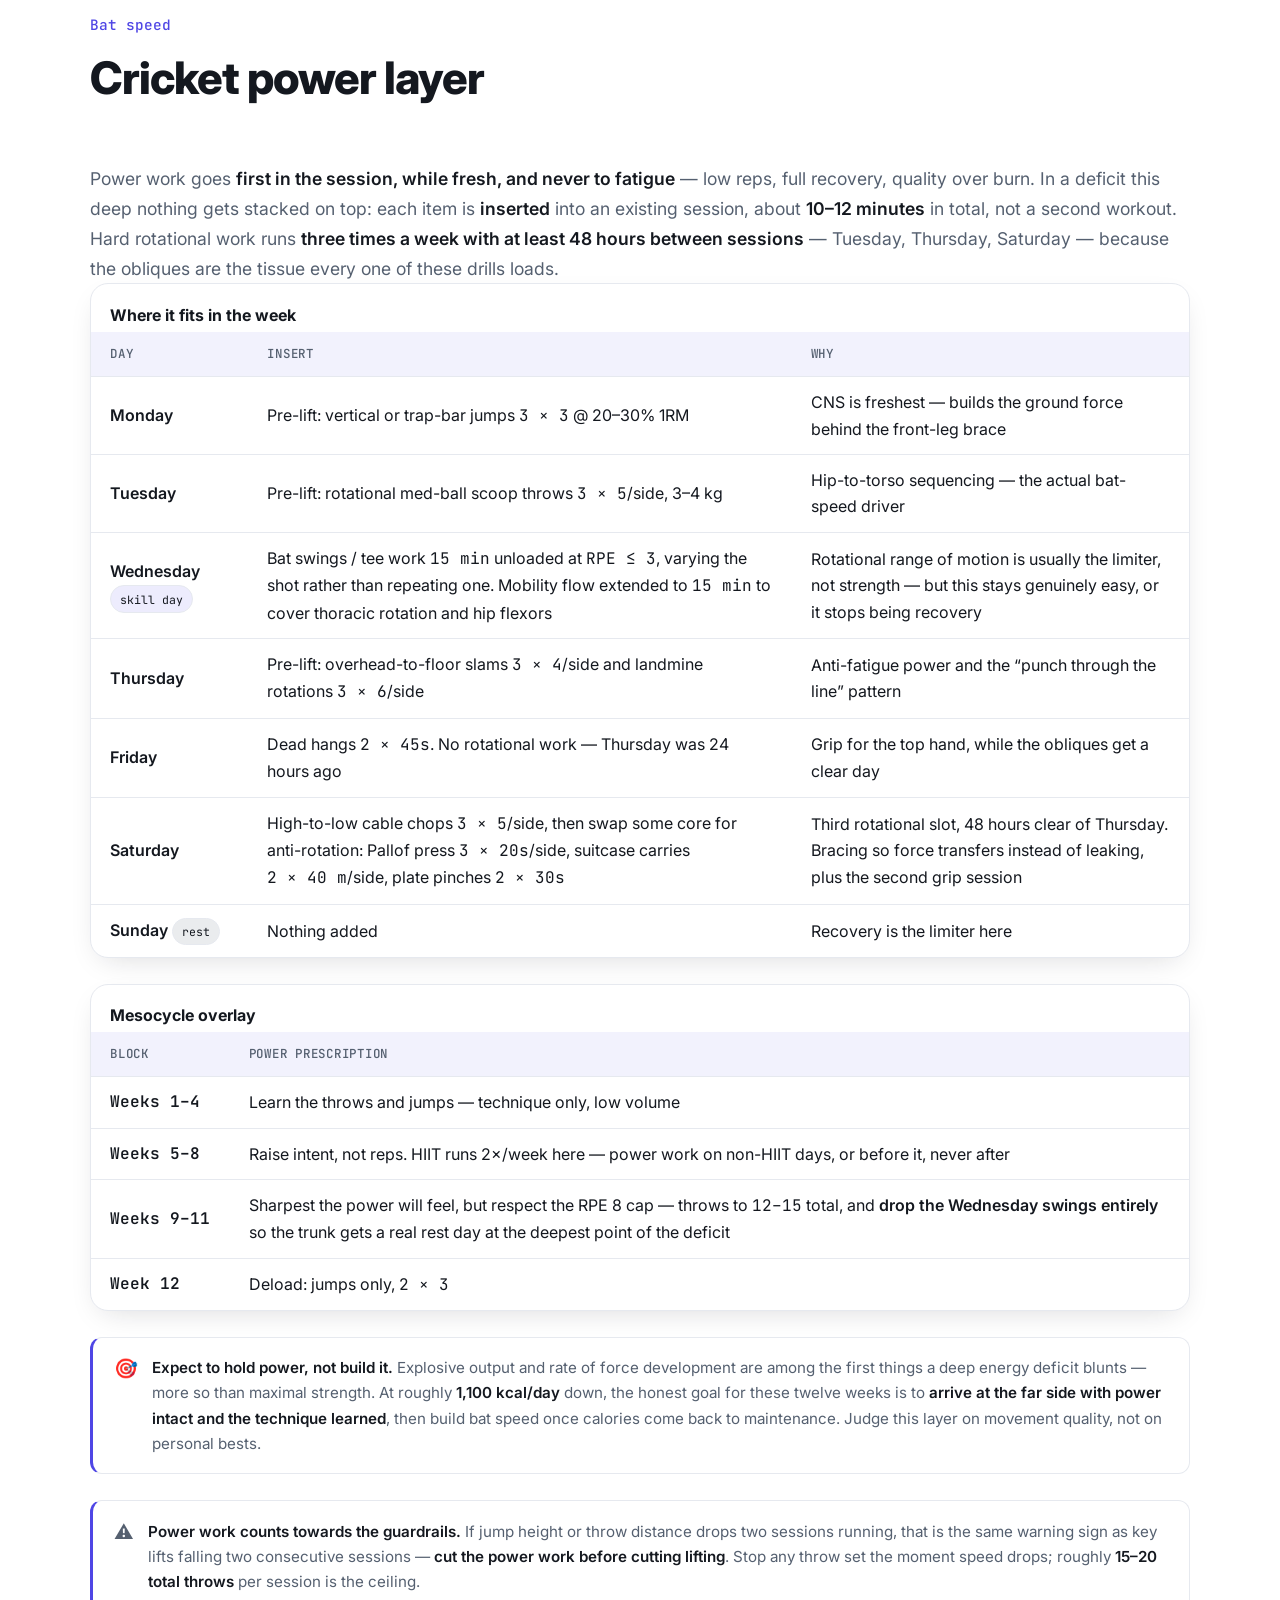
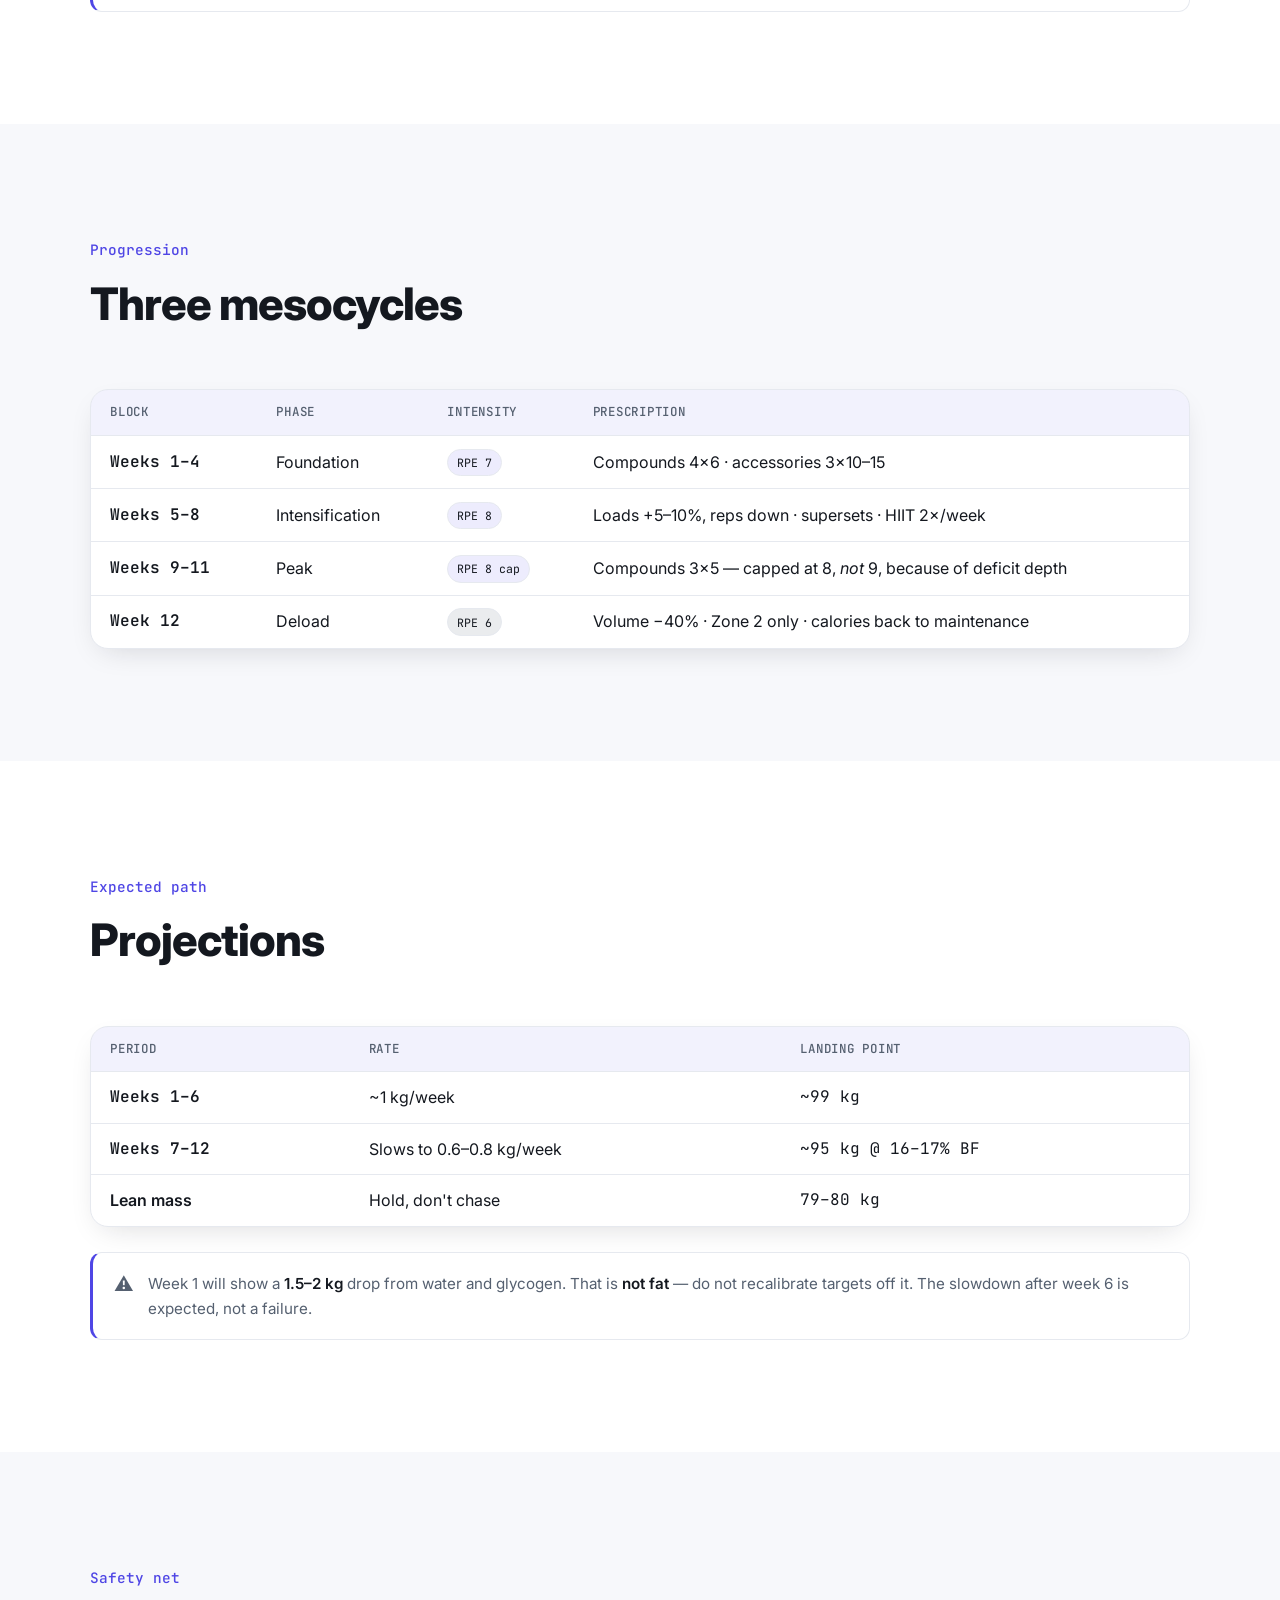
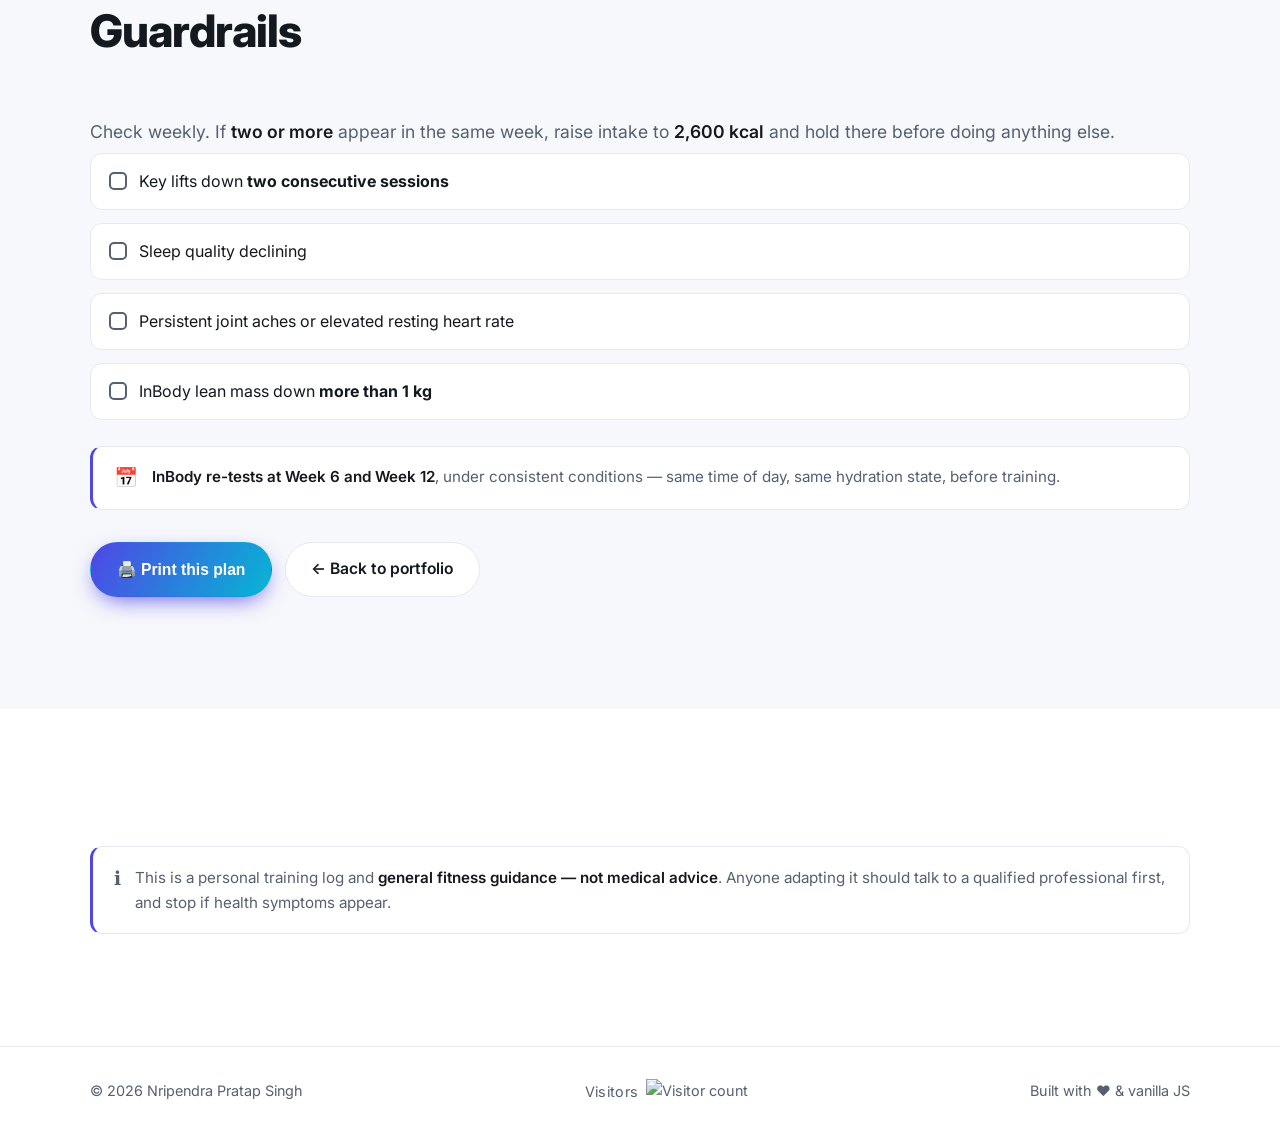
==== commit 3c587e0b: "Space rotational work 48h apart and cap Wednesday skill work Co-authored-by: nripendra-pratap <28572" ====
--- a/fitness.html
+++ b/fitness.html
@@ -16,7 +16,7 @@
   <link rel="preconnect" href="https://fonts.googleapis.com" />
   <link rel="preconnect" href="https://fonts.gstatic.com" crossorigin />
   <link href="https://fonts.googleapis.com/css2?family=Inter:wght@400;500;600;700;800&family=JetBrains+Mono:wght@400;500&display=swap" rel="stylesheet" />
-  <link rel="stylesheet" href="assets/style.css?v=20260831-1" />
+  <link rel="stylesheet" href="assets/style.css?v=20260831-2" />
   <link rel="icon" href="data:image/svg+xml,<svg xmlns=%22http://www.w3.org/2000/svg%22 viewBox=%220 0 100 100%22><text y=%22.9em%22 font-size=%2290%22>🏋️</text></svg>" />
 
   <style>
@@ -457,7 +457,9 @@
           Power work goes <strong>first in the session, while fresh, and never to fatigue</strong> — low reps,
           full recovery, quality over burn. In a deficit this deep nothing gets stacked on top:
           each item is <strong>inserted</strong> into an existing session, about
-          <strong>10–12 minutes</strong> in total, not a second workout.
+          <strong>10–12 minutes</strong> in total, not a second workout. Hard rotational work runs
+          <strong>three times a week with at least 48 hours between sessions</strong> — Tuesday, Thursday,
+          Saturday — because the obliques are the tissue every one of these drills loads.
         </p>
 
         <div class="fit-table-wrap reveal">
@@ -479,8 +481,8 @@
               </tr>
               <tr>
                 <td><strong>Wednesday</strong> <span class="fit-pill">skill day</span></td>
-                <td>Bat swings / tee work <span class="fit-num">20–30 min</span> unloaded, plus thoracic rotation and hip-flexor mobility</td>
-                <td>Rotational range of motion is usually the limiter, not strength</td>
+                <td>Bat swings / tee work <span class="fit-num">15 min</span> unloaded at <span class="fit-num">RPE ≤ 3</span>, varying the shot rather than repeating one. Mobility flow extended to <span class="fit-num">15 min</span> to cover thoracic rotation and hip flexors</td>
+                <td>Rotational range of motion is usually the limiter, not strength — but this stays genuinely easy, or it stops being recovery</td>
               </tr>
               <tr>
                 <td><strong>Thursday</strong></td>
@@ -489,13 +491,13 @@
               </tr>
               <tr>
                 <td><strong>Friday</strong></td>
-                <td>Pre-lift: high-to-low cable or band chops <span class="fit-num">3 × 5</span>/side. Finish with dead hangs <span class="fit-num">2 × 45s</span></td>
-                <td>Lat and oblique connection — top-hand control, plus grip for the top hand</td>
+                <td>Dead hangs <span class="fit-num">2 × 45s</span>. No rotational work — Thursday was 24 hours ago</td>
+                <td>Grip for the top hand, while the obliques get a clear day</td>
               </tr>
               <tr>
                 <td><strong>Saturday</strong></td>
-                <td>Swap some core for anti-rotation: Pallof press <span class="fit-num">3 × 20s</span>/side, suitcase carries <span class="fit-num">2 × 40 m</span>/side, plate pinches <span class="fit-num">2 × 30s</span></td>
-                <td>Bracing, so force transfers instead of leaking — plus the second grip session</td>
+                <td>High-to-low cable chops <span class="fit-num">3 × 5</span>/side, then swap some core for anti-rotation: Pallof press <span class="fit-num">3 × 20s</span>/side, suitcase carries <span class="fit-num">2 × 40 m</span>/side, plate pinches <span class="fit-num">2 × 30s</span></td>
+                <td>Third rotational slot, 48 hours clear of Thursday. Bracing so force transfers instead of leaking, plus the second grip session</td>
               </tr>
               <tr>
                 <td><strong>Sunday</strong> <span class="fit-pill fit-pill--rest">rest</span></td>
@@ -515,10 +517,22 @@
             <tbody>
               <tr><td class="fit-num"><strong>Weeks 1–4</strong></td><td>Learn the throws and jumps — technique only, low volume</td></tr>
               <tr><td class="fit-num"><strong>Weeks 5–8</strong></td><td>Raise intent, not reps. HIIT runs 2×/week here — power work on non-HIIT days, or before it, never after</td></tr>
-              <tr><td class="fit-num"><strong>Weeks 9–11</strong></td><td>Best window for power expression, but respect the RPE 8 cap — keep throws to <span class="fit-num">12–15</span> total</td></tr>
+              <tr><td class="fit-num"><strong>Weeks 9–11</strong></td><td>Sharpest the power will feel, but respect the RPE 8 cap — throws to <span class="fit-num">12–15</span> total, and <strong>drop the Wednesday swings entirely</strong> so the trunk gets a real rest day at the deepest point of the deficit</td></tr>
               <tr><td class="fit-num"><strong>Week 12</strong></td><td>Deload: jumps only, <span class="fit-num">2 × 3</span></td></tr>
             </tbody>
           </table>
+        </div>
+
+        <div class="fit-callout reveal">
+          <span class="fit-callout__icon">🎯</span>
+          <div>
+            <strong>Expect to hold power, not build it.</strong> Explosive output and rate of force
+            development are among the first things a deep energy deficit blunts — more so than maximal
+            strength. At roughly <strong>1,100 kcal/day</strong> down, the honest goal for these twelve weeks is
+            to <strong>arrive at the far side with power intact and the technique learned</strong>, then build
+            bat speed once calories come back to maintenance. Judge this layer on movement quality,
+            not on personal bests.
+          </div>
         </div>
 
         <div class="fit-callout reveal">
@@ -656,8 +670,8 @@
     </div>
   </footer>
 
-  <script src="assets/data.js?v=20260831-1"></script>
-  <script src="assets/common.js?v=20260831-1"></script>
-  <script src="assets/fitness.js?v=20260831-1"></script>
+  <script src="assets/data.js?v=20260831-2"></script>
+  <script src="assets/common.js?v=20260831-2"></script>
+  <script src="assets/fitness.js?v=20260831-2"></script>
 </body>
 </html>
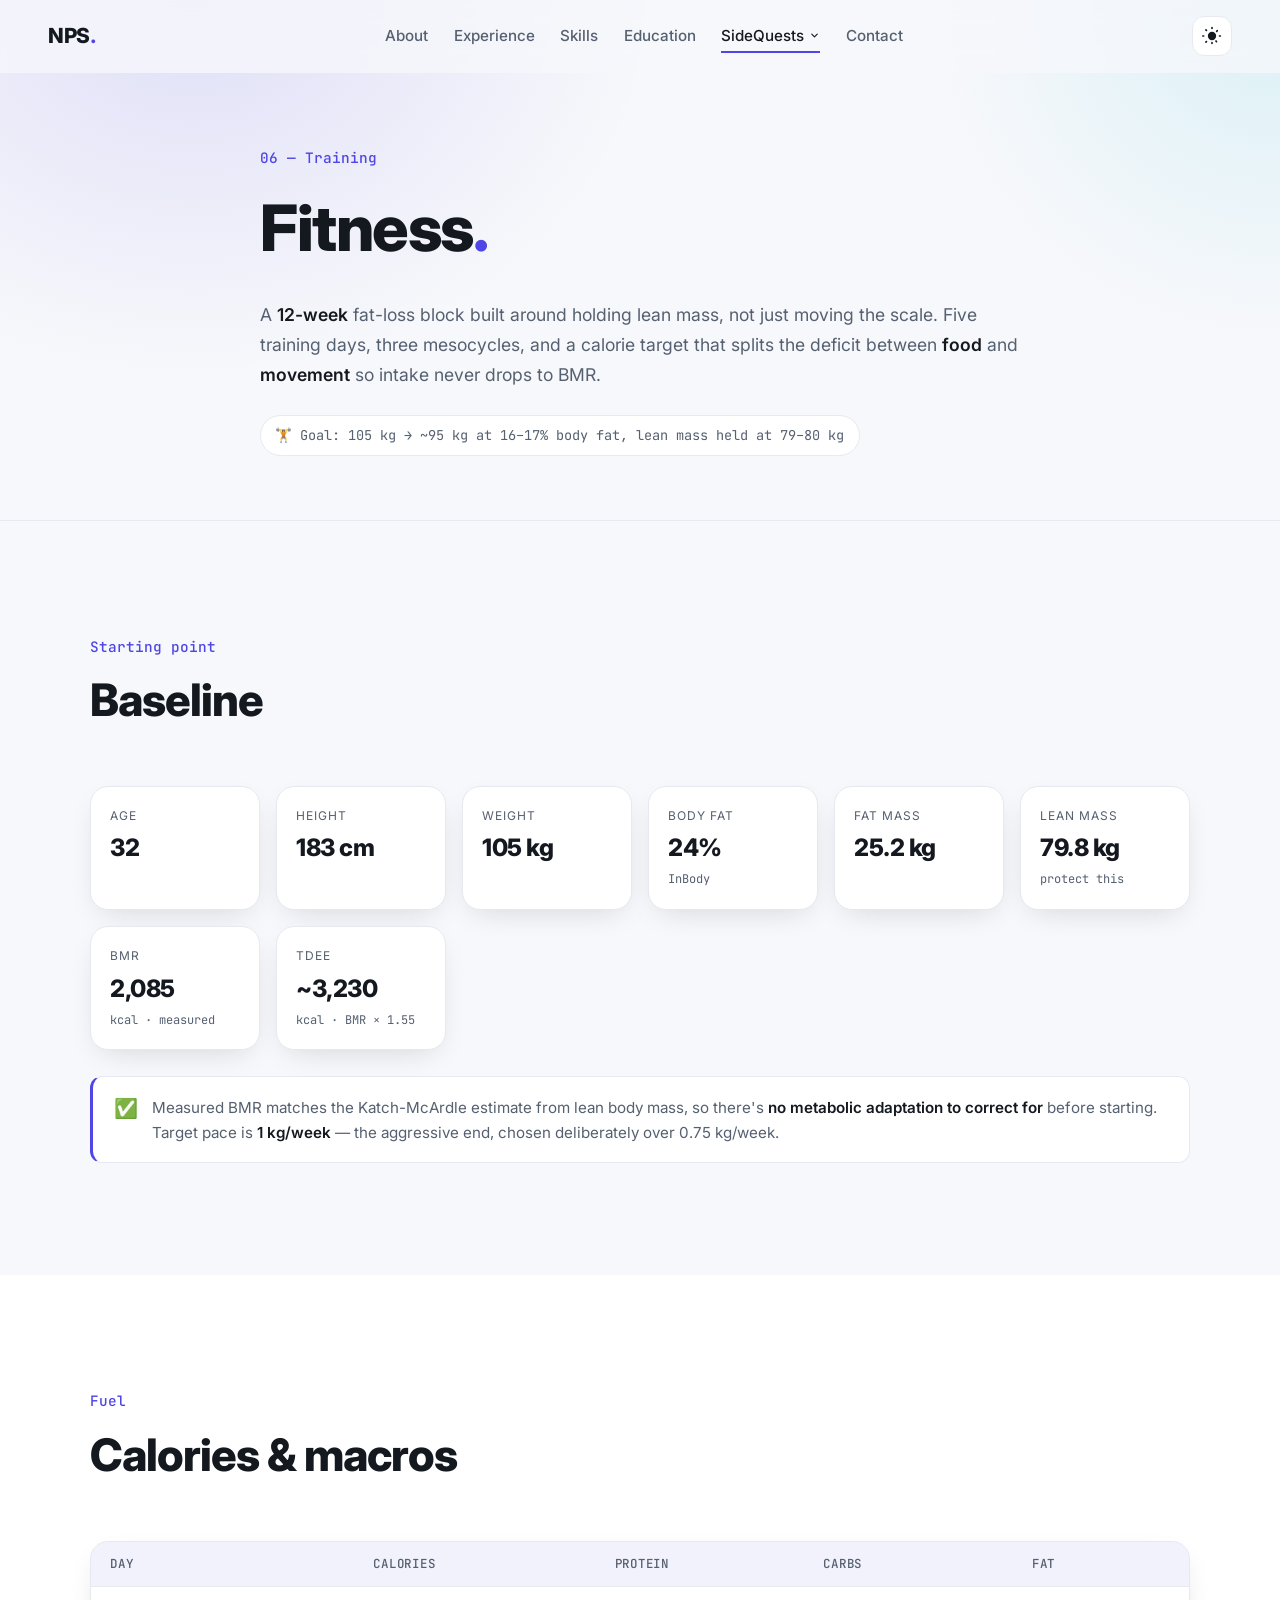
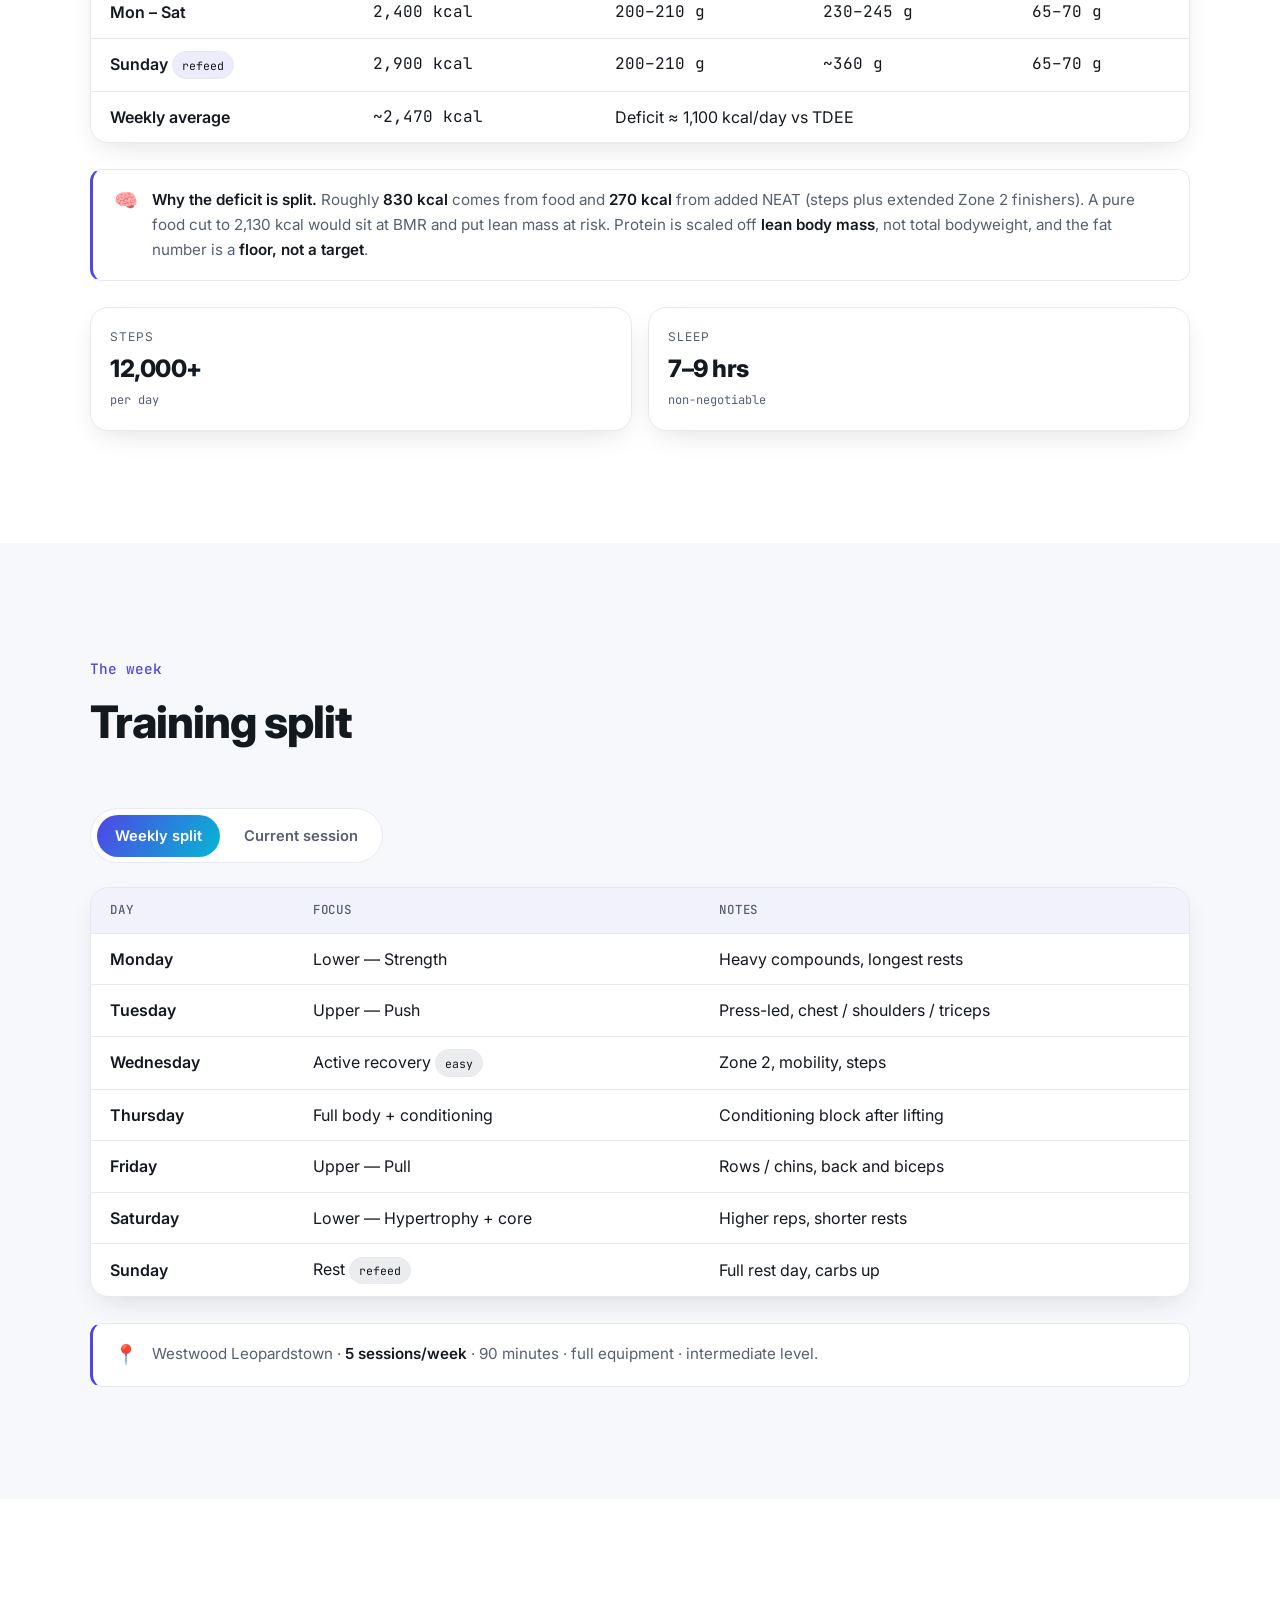
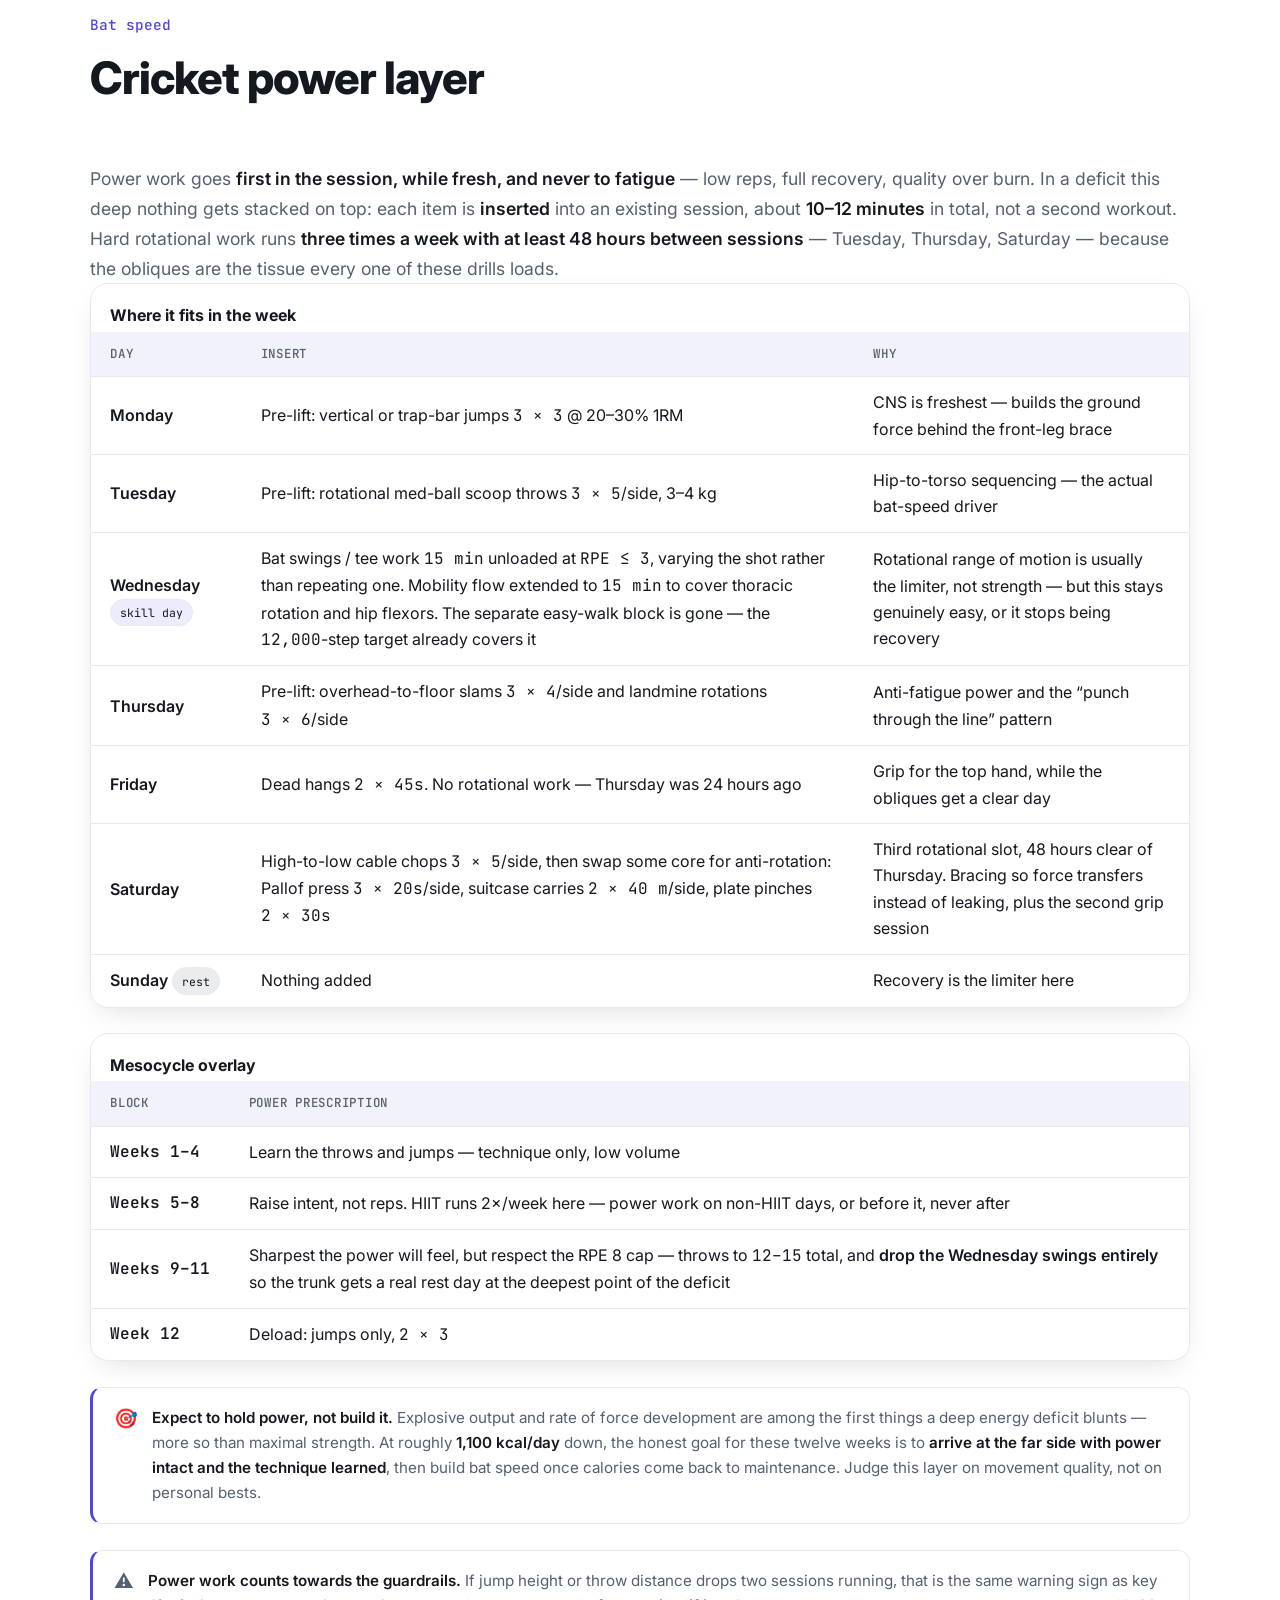
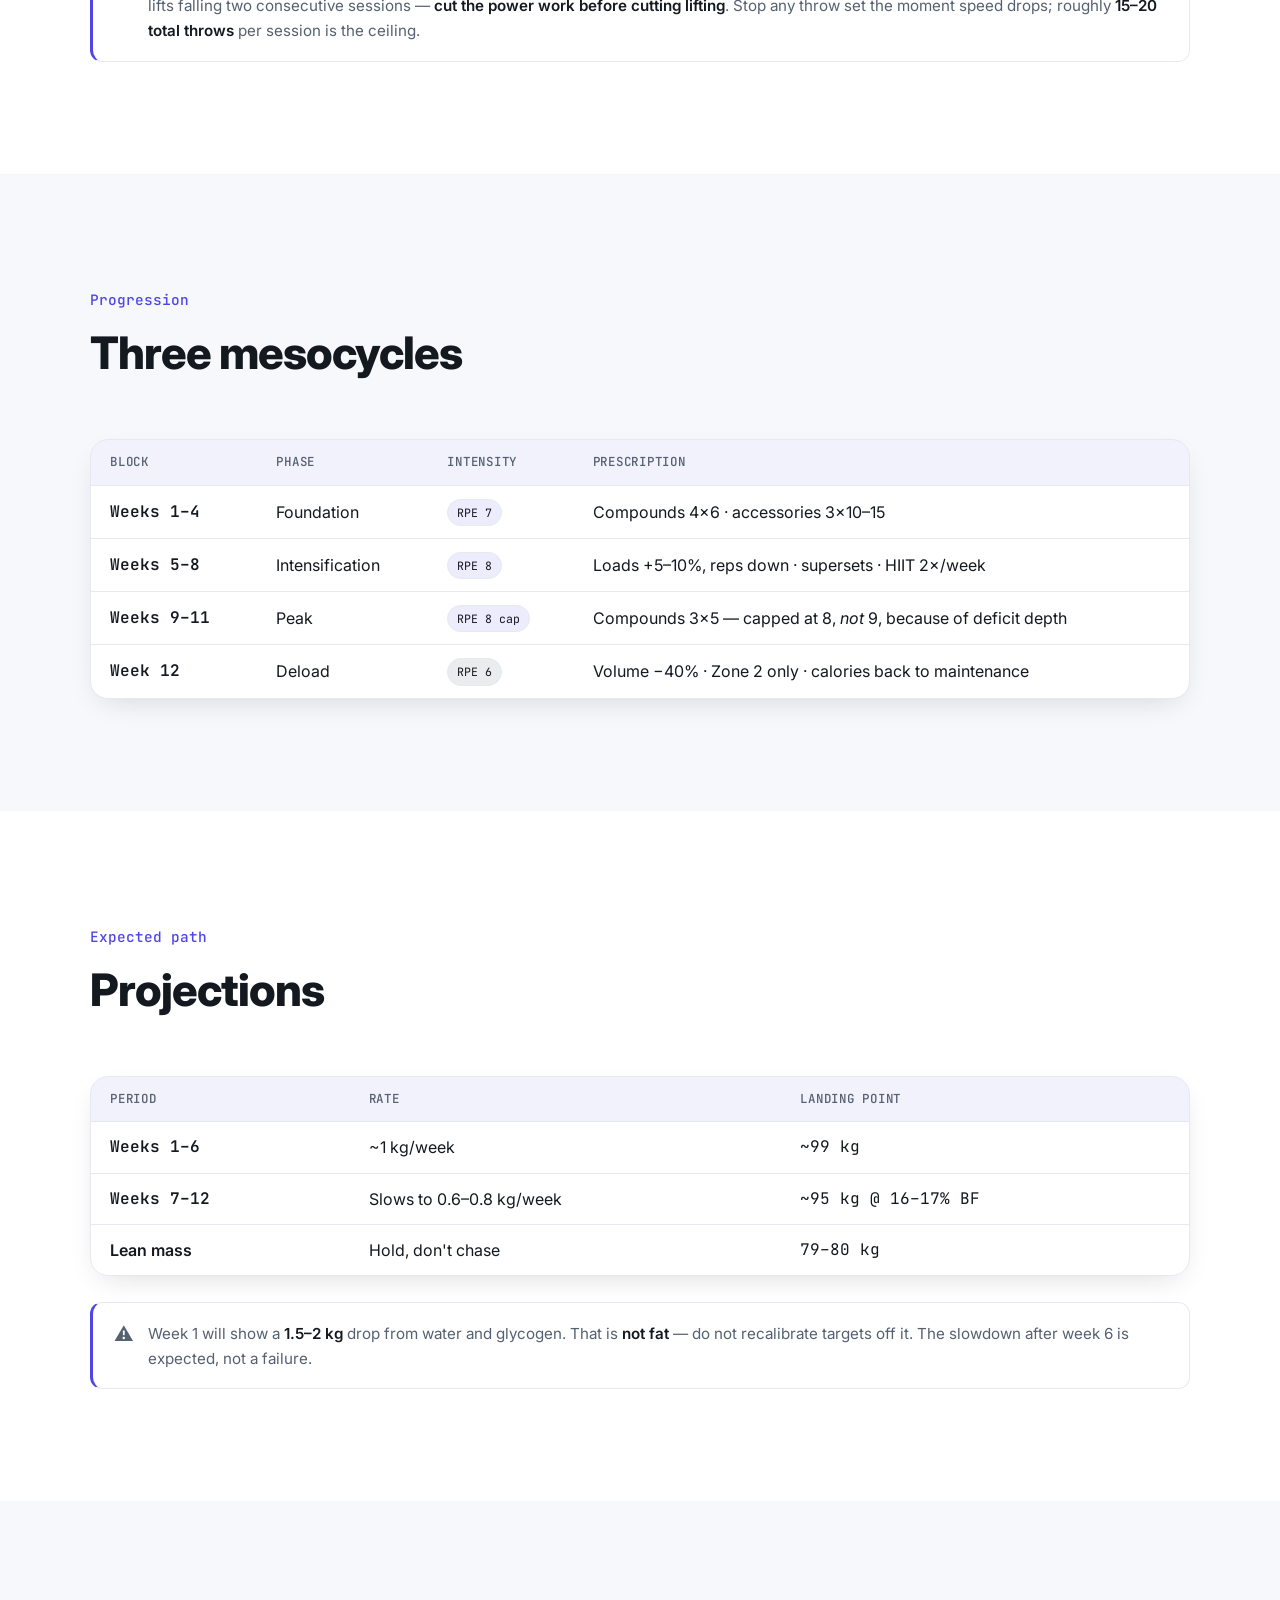
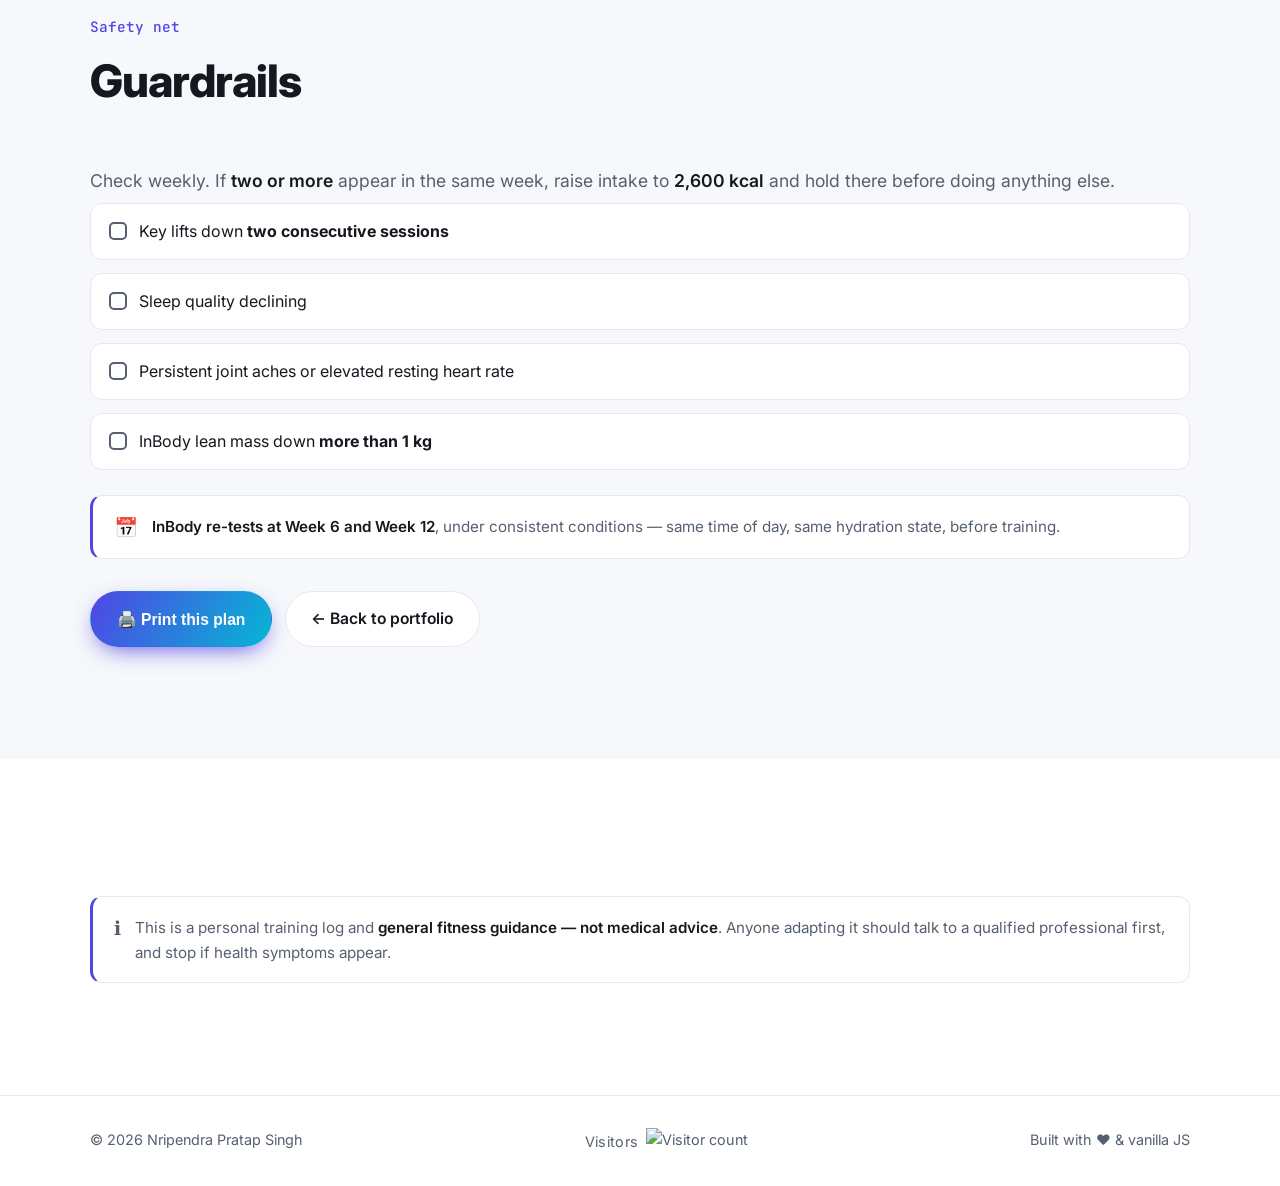
==== commit 1731be73: "Note the dropped easy-walk block in the Wednesday row Co-authored-by: nripendra-pratap <285728626+nr" ====
--- a/fitness.html
+++ b/fitness.html
@@ -481,7 +481,7 @@
               </tr>
               <tr>
                 <td><strong>Wednesday</strong> <span class="fit-pill">skill day</span></td>
-                <td>Bat swings / tee work <span class="fit-num">15 min</span> unloaded at <span class="fit-num">RPE ≤ 3</span>, varying the shot rather than repeating one. Mobility flow extended to <span class="fit-num">15 min</span> to cover thoracic rotation and hip flexors</td>
+                <td>Bat swings / tee work <span class="fit-num">15 min</span> unloaded at <span class="fit-num">RPE ≤ 3</span>, varying the shot rather than repeating one. Mobility flow extended to <span class="fit-num">15 min</span> to cover thoracic rotation and hip flexors. The separate easy-walk block is gone — the <span class="fit-num">12,000</span>-step target already covers it</td>
                 <td>Rotational range of motion is usually the limiter, not strength — but this stays genuinely easy, or it stops being recovery</td>
               </tr>
               <tr>
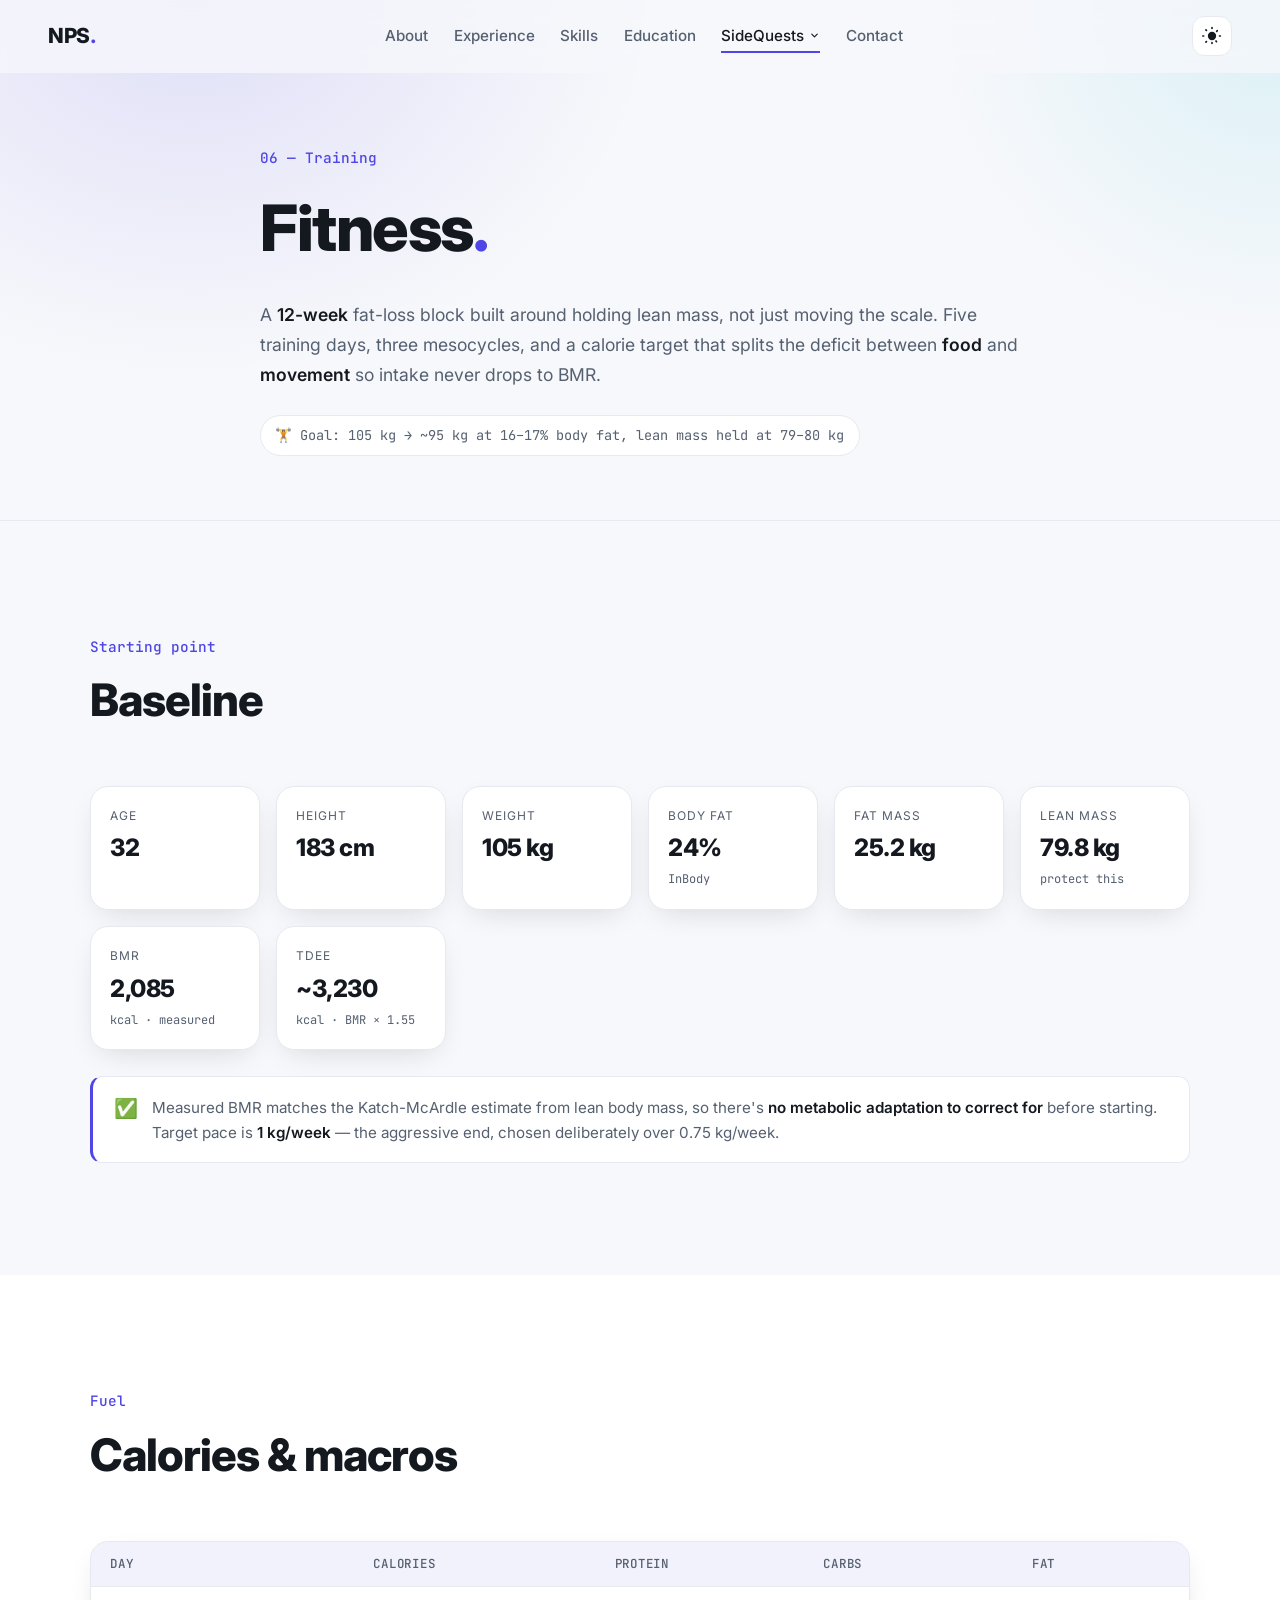
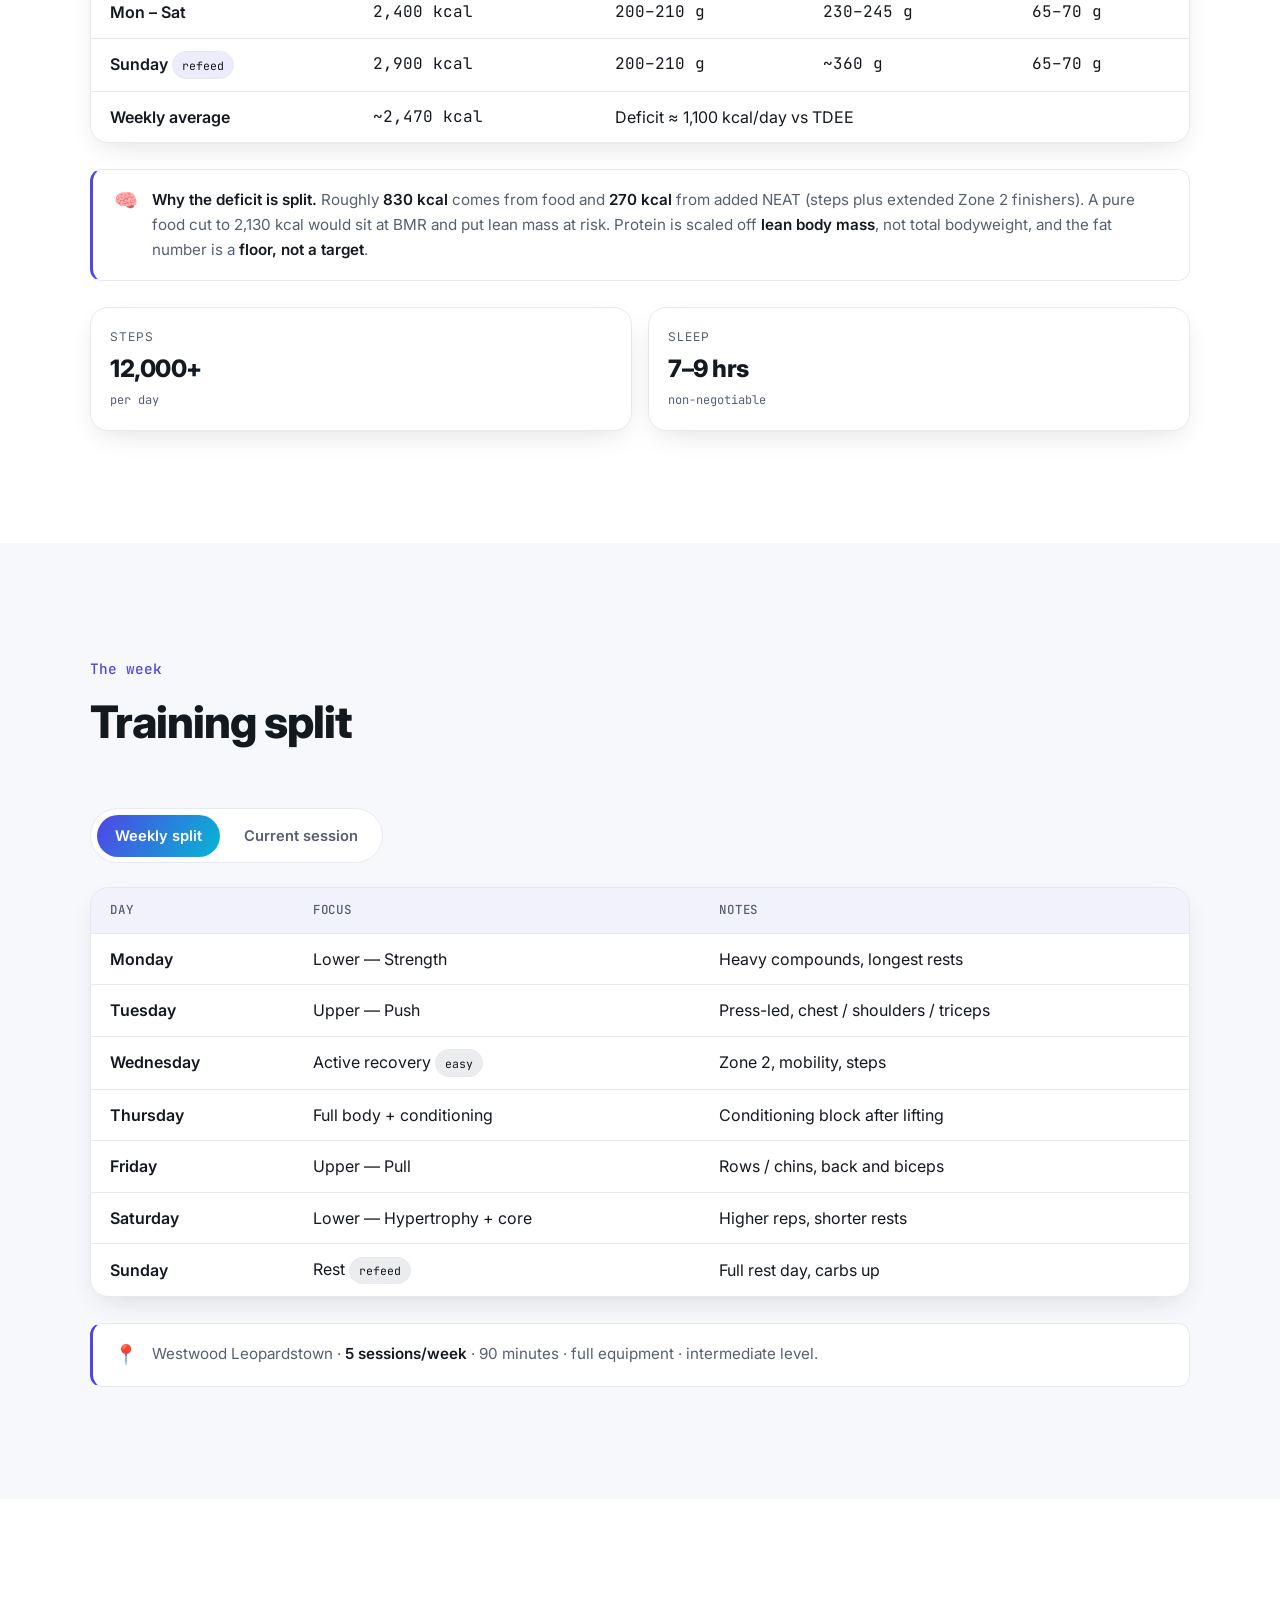
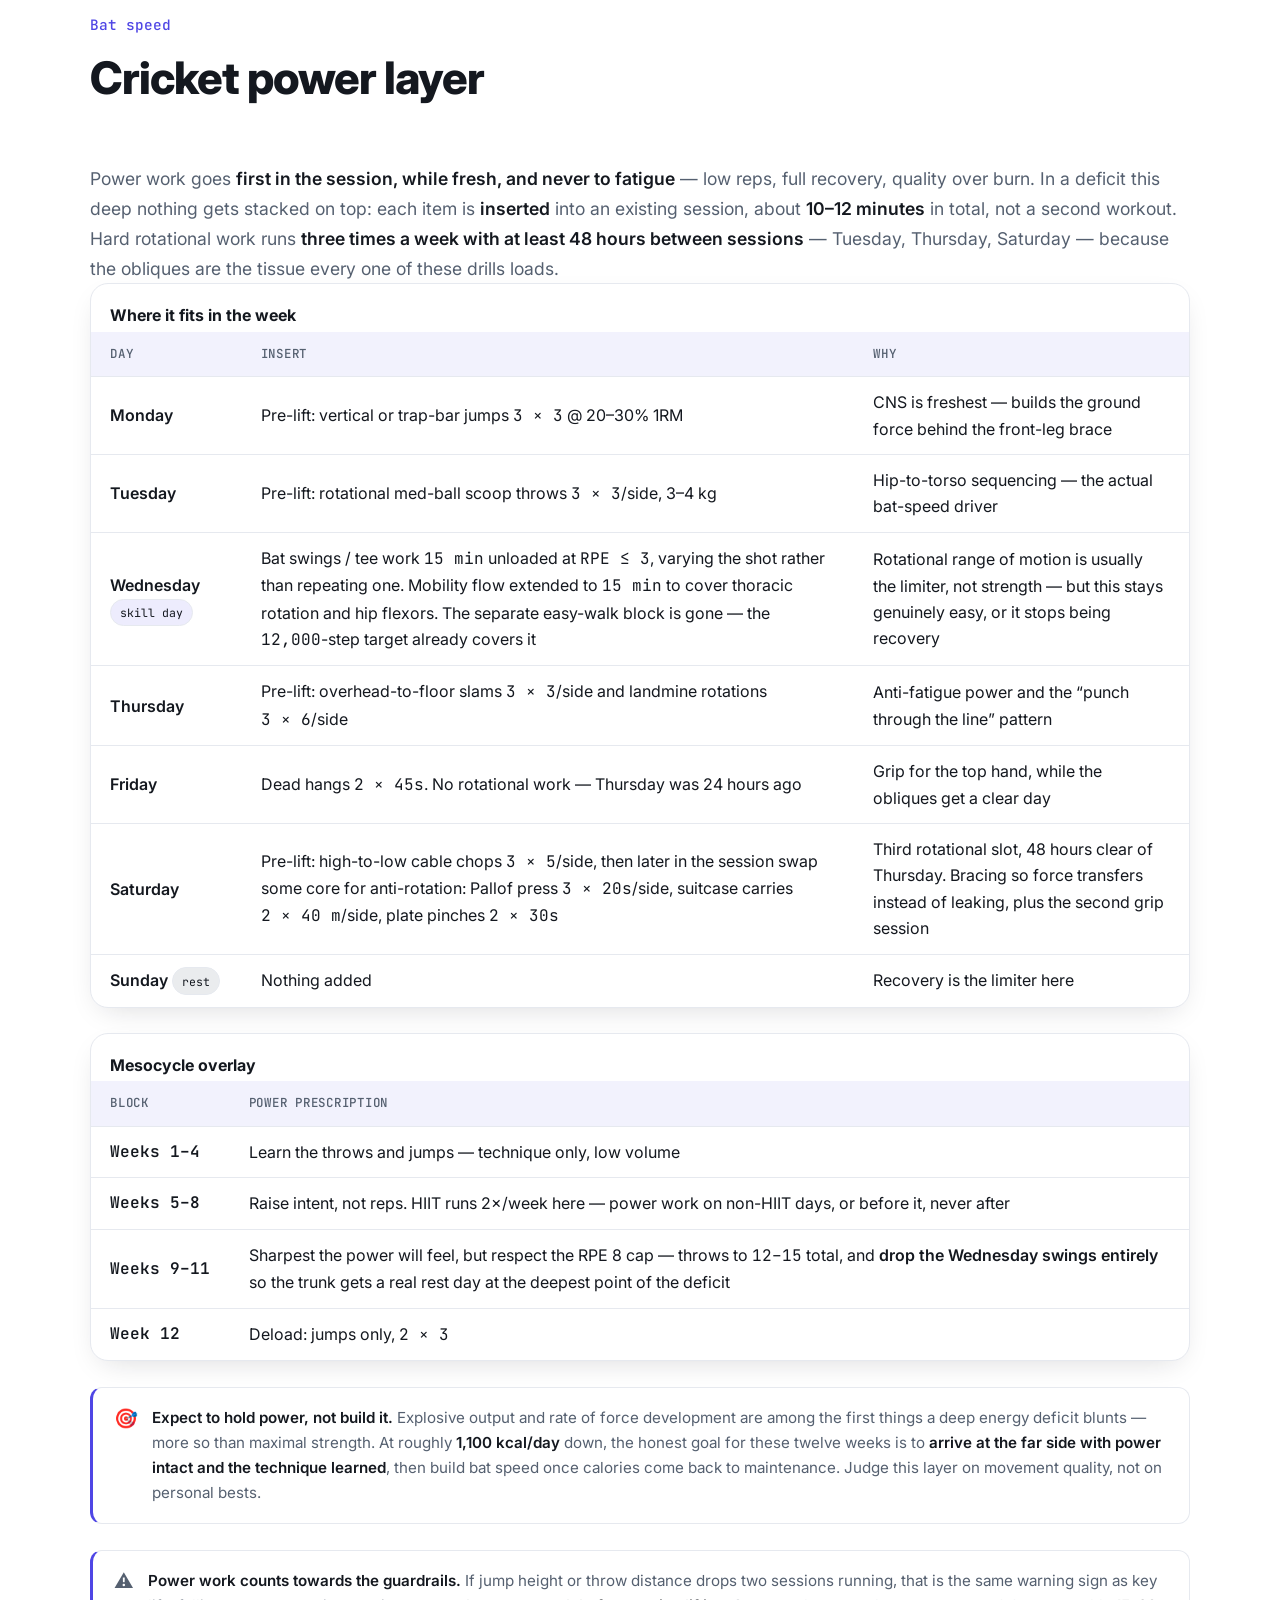
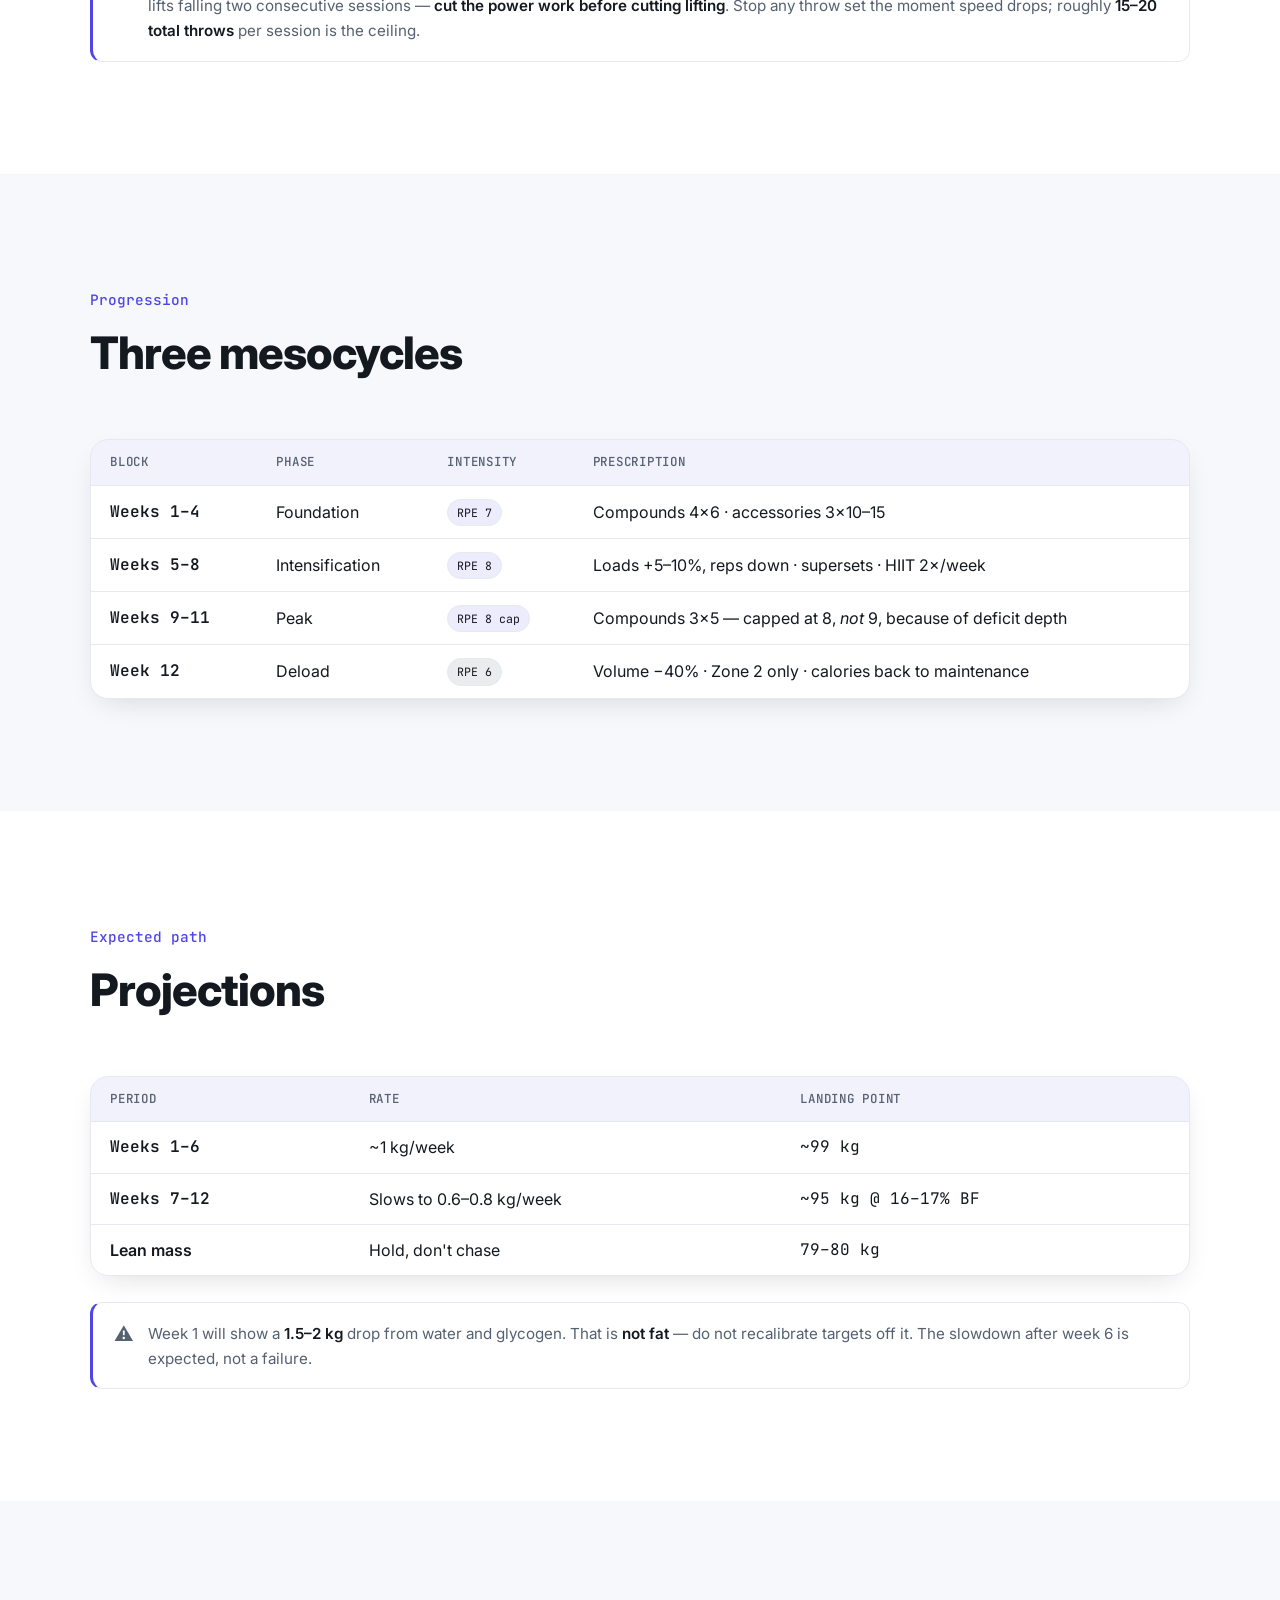
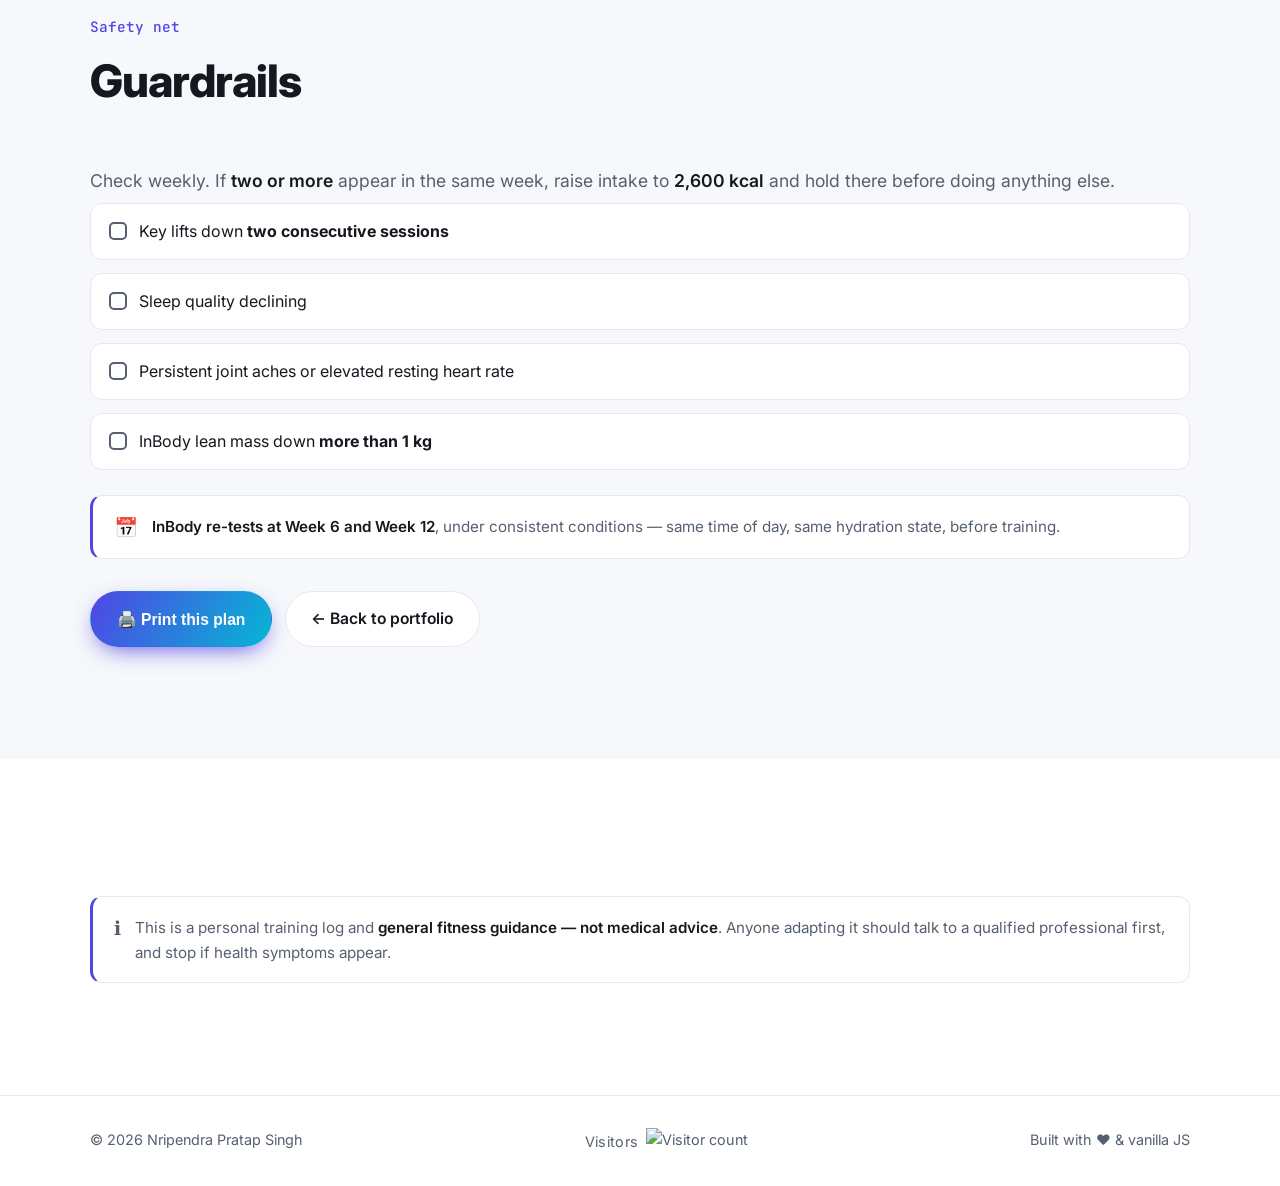
==== commit 123a996f: "Bring throw volume inside the stated ceiling and lead Saturday with the chop Co-authored-by: nripend" ====
--- a/fitness.html
+++ b/fitness.html
@@ -16,7 +16,7 @@
   <link rel="preconnect" href="https://fonts.googleapis.com" />
   <link rel="preconnect" href="https://fonts.gstatic.com" crossorigin />
   <link href="https://fonts.googleapis.com/css2?family=Inter:wght@400;500;600;700;800&family=JetBrains+Mono:wght@400;500&display=swap" rel="stylesheet" />
-  <link rel="stylesheet" href="assets/style.css?v=20260831-2" />
+  <link rel="stylesheet" href="assets/style.css?v=20260901-1" />
   <link rel="icon" href="data:image/svg+xml,<svg xmlns=%22http://www.w3.org/2000/svg%22 viewBox=%220 0 100 100%22><text y=%22.9em%22 font-size=%2290%22>🏋️</text></svg>" />
 
   <style>
@@ -476,7 +476,7 @@
               </tr>
               <tr>
                 <td><strong>Tuesday</strong></td>
-                <td>Pre-lift: rotational med-ball scoop throws <span class="fit-num">3 × 5</span>/side, 3–4 kg</td>
+                <td>Pre-lift: rotational med-ball scoop throws <span class="fit-num">3 × 3</span>/side, 3–4 kg</td>
                 <td>Hip-to-torso sequencing — the actual bat-speed driver</td>
               </tr>
               <tr>
@@ -486,7 +486,7 @@
               </tr>
               <tr>
                 <td><strong>Thursday</strong></td>
-                <td>Pre-lift: overhead-to-floor slams <span class="fit-num">3 × 4</span>/side and landmine rotations <span class="fit-num">3 × 6</span>/side</td>
+                <td>Pre-lift: overhead-to-floor slams <span class="fit-num">3 × 3</span>/side and landmine rotations <span class="fit-num">3 × 6</span>/side</td>
                 <td>Anti-fatigue power and the “punch through the line” pattern</td>
               </tr>
               <tr>
@@ -496,7 +496,7 @@
               </tr>
               <tr>
                 <td><strong>Saturday</strong></td>
-                <td>High-to-low cable chops <span class="fit-num">3 × 5</span>/side, then swap some core for anti-rotation: Pallof press <span class="fit-num">3 × 20s</span>/side, suitcase carries <span class="fit-num">2 × 40 m</span>/side, plate pinches <span class="fit-num">2 × 30s</span></td>
+                <td>Pre-lift: high-to-low cable chops <span class="fit-num">3 × 5</span>/side, then later in the session swap some core for anti-rotation: Pallof press <span class="fit-num">3 × 20s</span>/side, suitcase carries <span class="fit-num">2 × 40 m</span>/side, plate pinches <span class="fit-num">2 × 30s</span></td>
                 <td>Third rotational slot, 48 hours clear of Thursday. Bracing so force transfers instead of leaking, plus the second grip session</td>
               </tr>
               <tr>
@@ -670,8 +670,8 @@
     </div>
   </footer>
 
-  <script src="assets/data.js?v=20260831-2"></script>
-  <script src="assets/common.js?v=20260831-2"></script>
-  <script src="assets/fitness.js?v=20260831-2"></script>
+  <script src="assets/data.js?v=20260901-1"></script>
+  <script src="assets/common.js?v=20260901-1"></script>
+  <script src="assets/fitness.js?v=20260901-1"></script>
 </body>
 </html>
